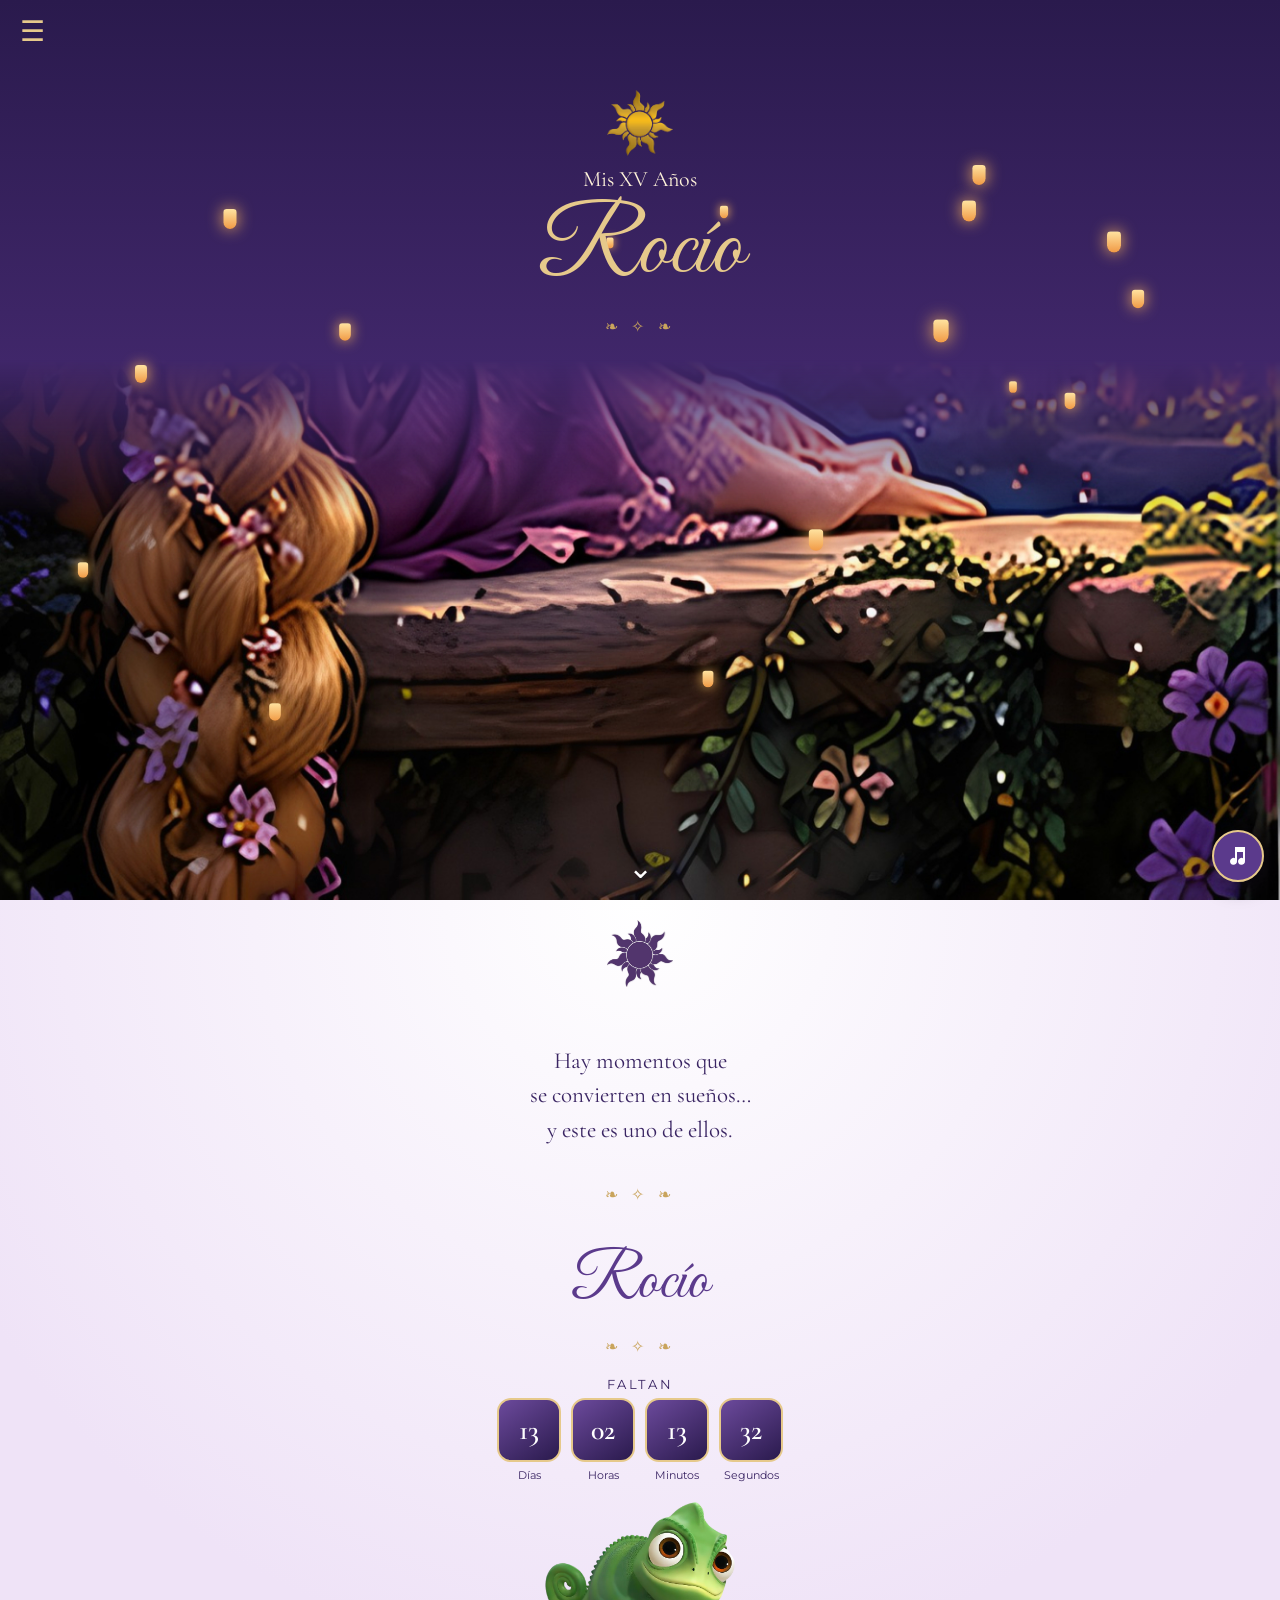
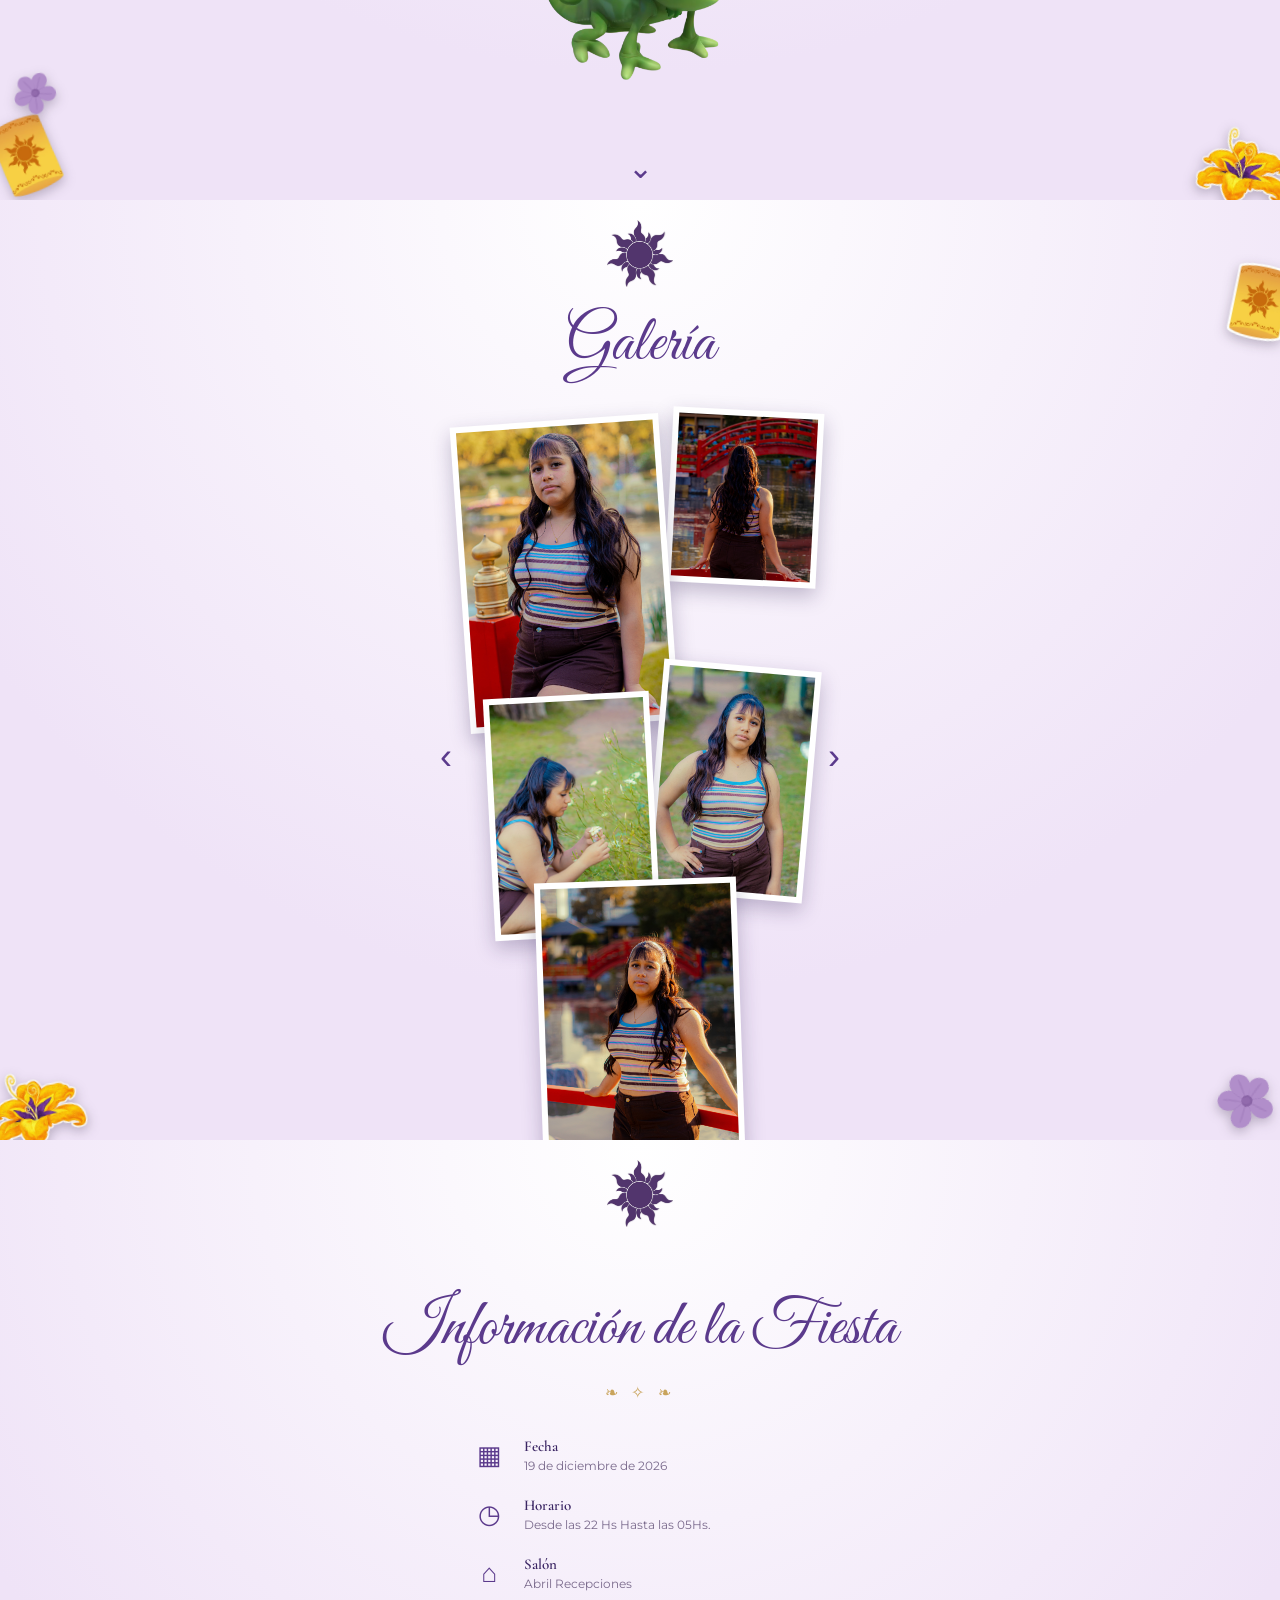
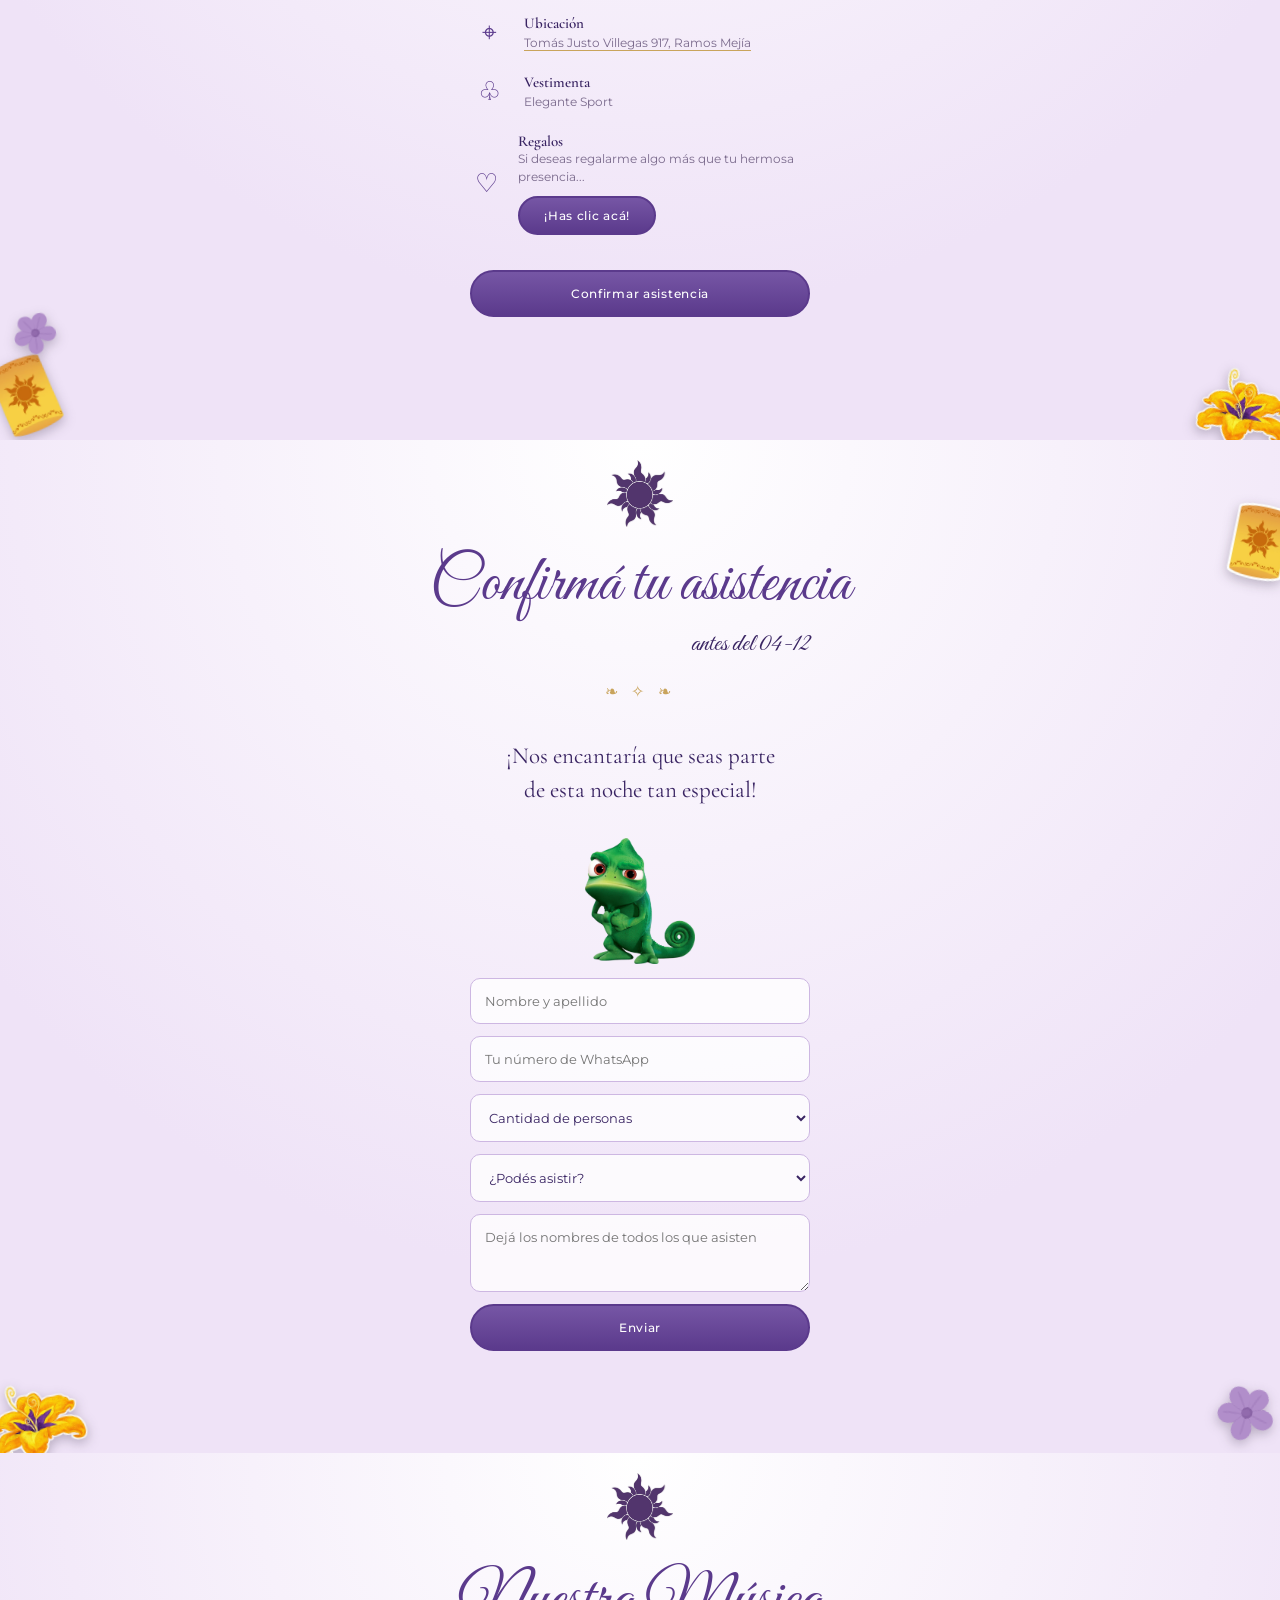
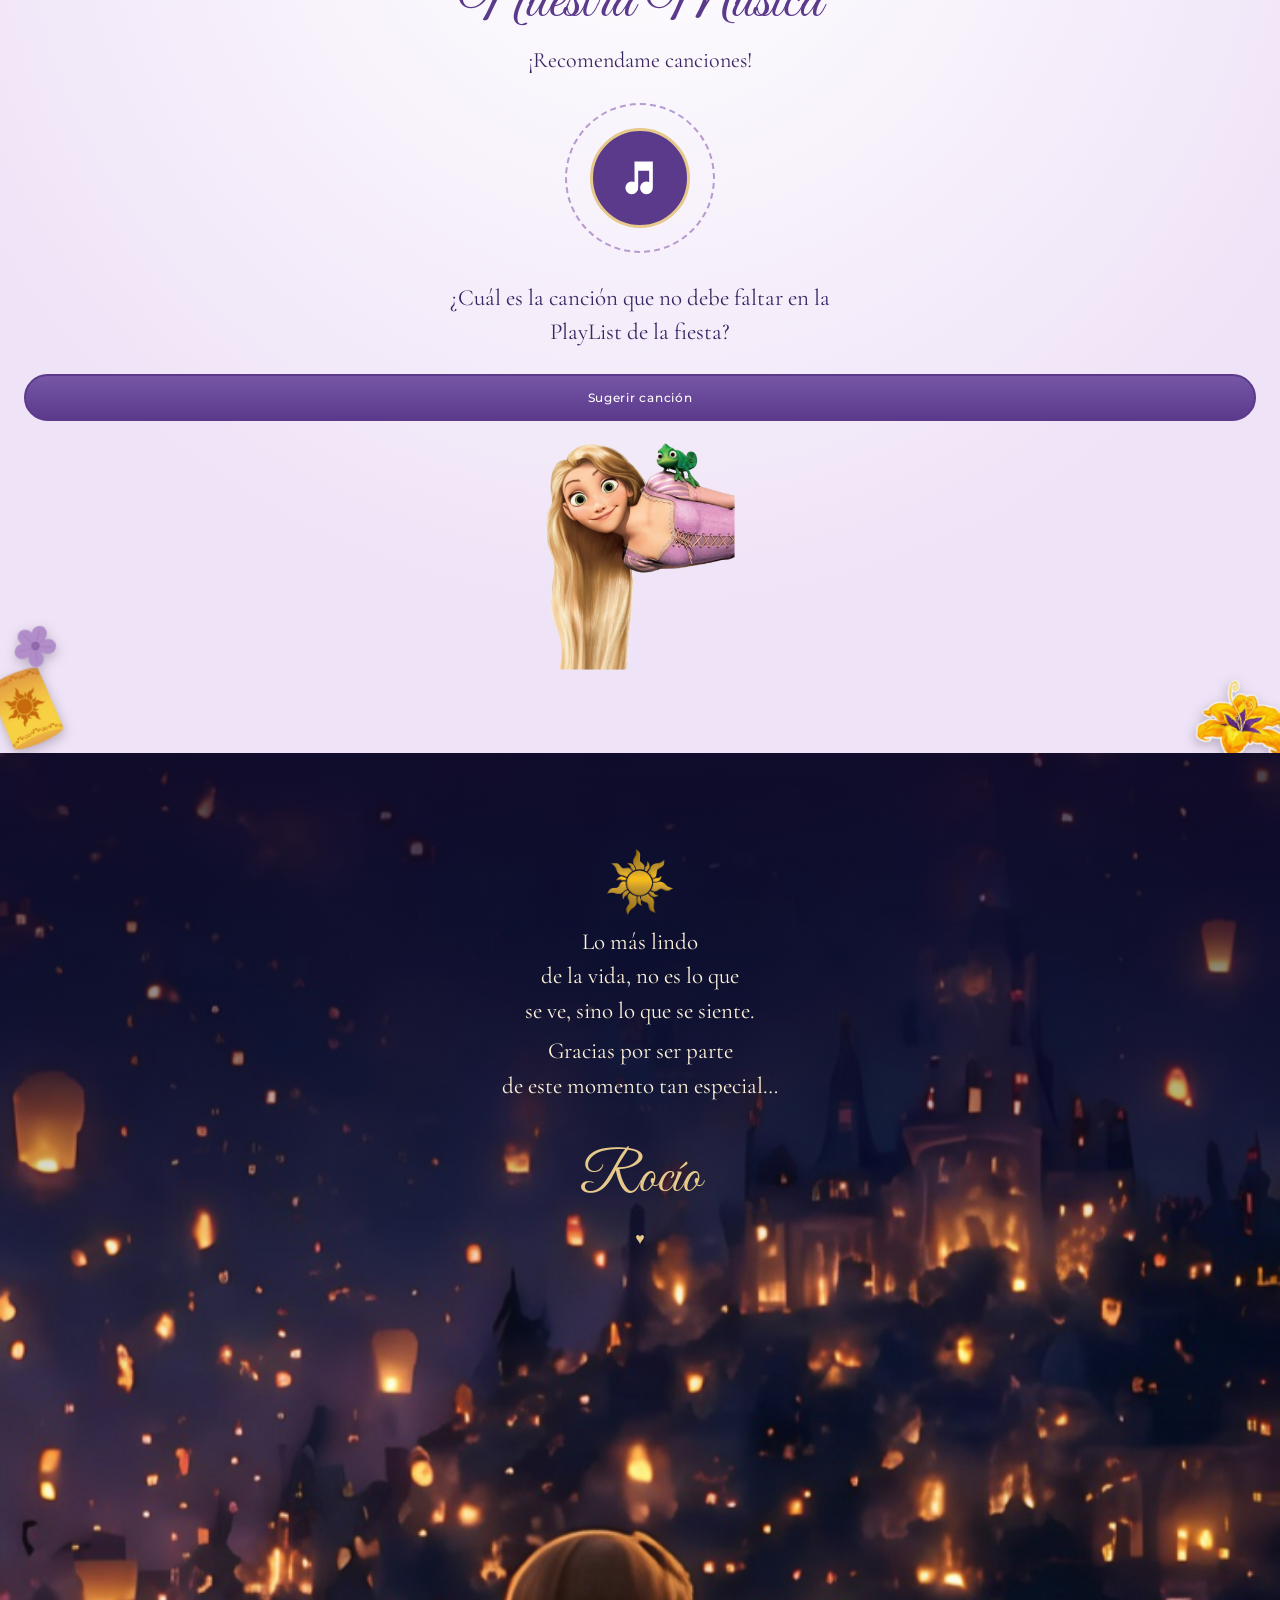
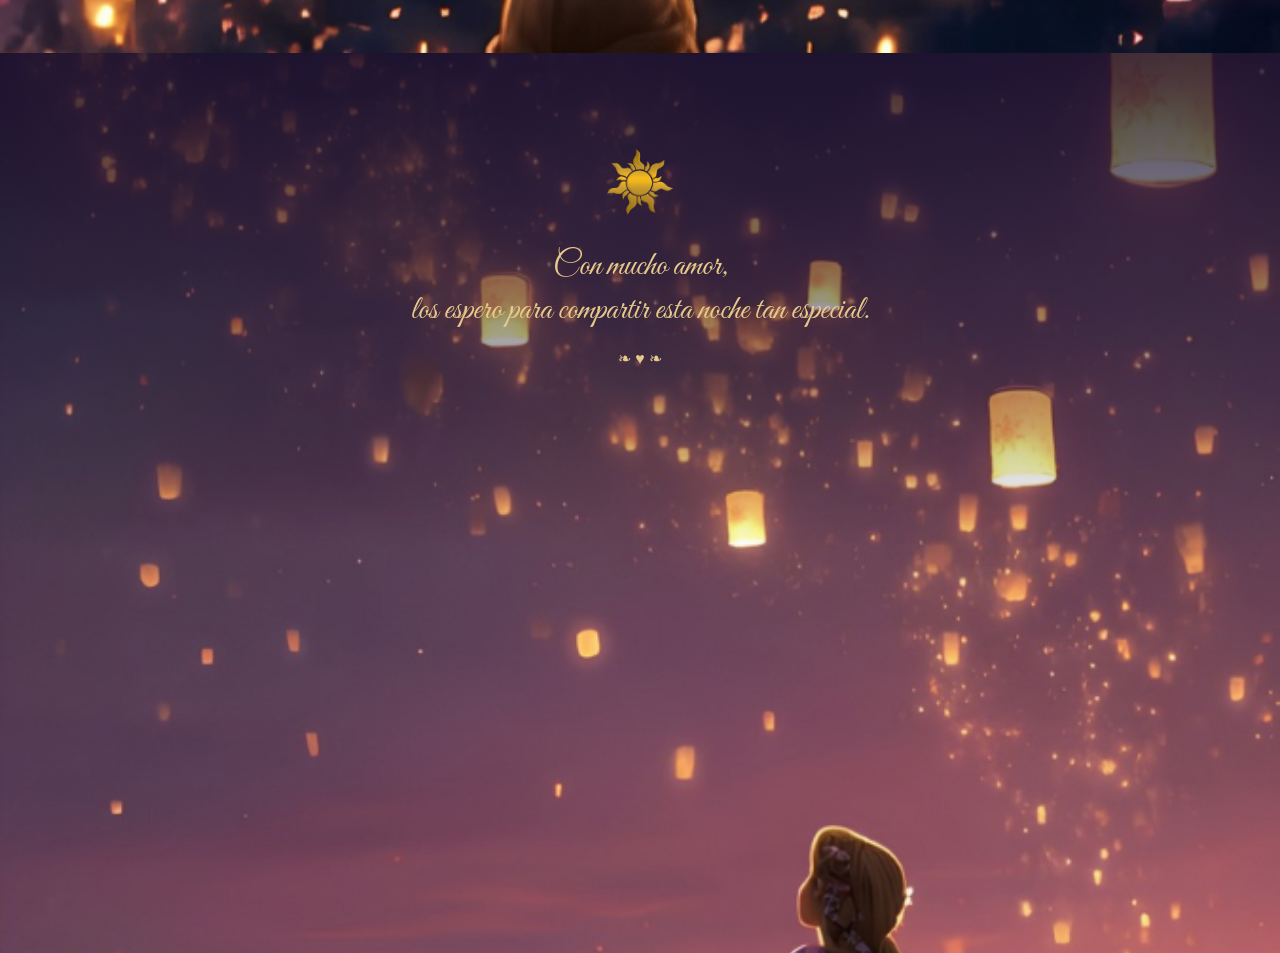
==== index.html @ cd49e4ab "Mejora guardado confirmado de RSVP y canciones" ====
<!doctype html>
<html lang="es">
<head>
<meta charset="utf-8">
<meta name="viewport" content="width=device-width, initial-scale=1">
<meta name="theme-color" content="#3b2466">
<title>Mis XV · Rocío </title>
<link href="https://fonts.googleapis.com/css2?family=Cormorant+Garamond:wght@400;500;600&family=Great+Vibes&family=Montserrat:wght@300;400;500&display=swap" rel="stylesheet">
<style>:root{--ink:#3a2563;--purple:#5b3a8c;--deep:#2a1a4d;--gold:#e6c98b;--lav:#efe3f7;--cream:#fbf6fd}
*{box-sizing:border-box}html{scroll-behavior:smooth}
body{margin:0;background:var(--lav);color:var(--ink);font-family:Montserrat,Arial,sans-serif}
.script{font-family:'Great Vibes',cursive;font-weight:400}.serif{font-family:'Cormorant Garamond',serif;font-size:22px;margin:6px 0}
.big{font-size:32px}.gold{color:var(--gold)}.purple{color:var(--purple)}
.orn{color:#c9a45c;letter-spacing:.3em;margin:14px 0}
.menu-btn{position:fixed;z-index:40;top:14px;left:14px;background:none;border:0;color:var(--gold);font-size:28px;cursor:pointer}
.menu{position:fixed;z-index:39;top:0;left:0;bottom:0;width:min(280px,80vw);padding:70px 26px;background:#2a1a4df2;display:flex;flex-direction:column;gap:20px;transform:translateX(-100%);transition:transform .3s}
.menu.open{transform:none}.menu a{color:#fff;text-decoration:none;font-size:12px;letter-spacing:.14em;text-transform:uppercase}
.music-fab{position:fixed;z-index:40;right:16px;bottom:18px;width:52px;height:52px;border-radius:50%;border:2px solid var(--gold);background:var(--purple);color:#fff;display:grid;place-items:center;cursor:pointer;box-shadow:0 6px 20px #20152d66}
.music-fab svg{width:24px;height:24px}.music-fab.playing{animation:spin 4s linear infinite}@keyframes spin{to{transform:rotate(360deg)}}
section{position:relative;min-height:100svh;overflow:hidden;text-align:center;display:flex;flex-direction:column;align-items:center;justify-content:center;padding:80px 24px}
.sun{width:56px;height:56px;color:#d9a441;margin-bottom:10px}.sun.dark{position:absolute;top:22px;left:50%;transform:translateX(-50%)}
.paper{background:radial-gradient(circle at 50% 0,#fff,var(--lav) 70%)}
.paper h2{font-size:clamp(46px,9vw,64px);margin:30px 0 4px;line-height:1.1}
.deadline{font-family:'Great Vibes',cursive;font-weight:400;font-size:26px;line-height:1.5;width:min(340px,100%);text-align:right;margin:0 auto 4px}
.lead{font-size:23px;line-height:1.5}.paper .lead{margin:24px 0}
.conditional-field{width:100%}.conditional-field[hidden]{display:none}
.night{color:#fff;background:linear-gradient(180deg,#2a1a4d,#4b2d78 60%,#a8604f 120%)}
.hero{background:linear-gradient(180deg,#2a1a4d,#4b2d78 60%,#a8604f 120%);justify-content:flex-start;padding-top:90px}
.tower{background:linear-gradient(180deg,#2a1a4d,#4b2d78 60%,#a8604f 120%);justify-content:flex-end;padding-top:46vh}
.boat{background:linear-gradient(180deg,#2a1a4d,#4b2d78 60%,#a8604f 120%);justify-content:flex-start;padding-top:90px}
.inner{position:relative;z-index:2}.night .serif{color:#fff3da}.hero h1{font-size:clamp(64px,16vw,96px);line-height:1.1;margin:0}
.tower .foot{position:relative;z-index:2;margin-top:60px}.tower h2{font-size:56px;margin:0}.lead2{font-size:34px;line-height:1.3;margin:30px 0 10px;color:var(--gold)}
.chev{position:absolute;bottom:14px;left:0;right:0;color:#fff;font-size:30px;text-decoration:none}.chev.dark{color:var(--purple)}
.falta{letter-spacing:.2em;font-size:13px;margin:6px 0}
.count{display:flex;gap:10px}.count div{display:flex;flex-direction:column;align-items:center;gap:6px}
.count b{width:64px;height:64px;display:grid;place-items:center;border-radius:14px;border:2px solid var(--gold);background:linear-gradient(145deg,#6c4a9c,var(--deep));color:#fff;font:600 28px 'Cormorant Garamond',serif}
.count span{font-size:11px}
.pascal{width:120px;margin-top:22px}
.gal{position:relative;width:min(360px,100%);margin-top:26px}.stack{position:relative;height:650px}
.ph{position:absolute;box-sizing:border-box;margin:0;padding:6px;background:#fff;border:0;box-shadow:0 8px 20px #2a1a4d44;overflow:visible}
.ph img{width:100%;height:auto;object-fit:unset;display:block}
.ph:nth-child(1){left:0;top:10px;width:58%;transform:rotate(-4deg);z-index:2}
.ph:nth-child(2){right:0;top:0;width:42%;transform:rotate(3deg)}
.ph:nth-child(3){left:8%;top:285px;width:46%;transform:rotate(-3deg);z-index:3}
.ph:nth-child(4){right:2%;top:255px;width:44%;transform:rotate(5deg);z-index:2}
.ph:nth-child(5){left:22%;top:470px;width:56%;transform:rotate(-2deg);z-index:4}
.arr{position:absolute;top:50%;z-index:5;border:0;background:none;color:var(--purple);font-size:36px;cursor:pointer}.arr.l{left:-26px}.arr.r{right:-26px}
.info{list-style:none;padding:0;margin:10px 0 24px;width:min(340px,100%);text-align:left}
.info li{display:flex;gap:16px;align-items:center;padding:11px 0}.info i{font-style:normal;width:38px;font-size:26px;color:var(--purple);text-align:center}
.info b{display:block;font:600 15px 'Cormorant Garamond',serif}.info span{font-size:12px;color:#7a6a8c}.info a.map-link{font-size:12px;color:#7a6a8c;text-decoration:underline;text-decoration-color:#c9a45c;text-underline-offset:3px}.info a.map-link:focus-visible{outline:2px solid var(--purple);outline-offset:4px;border-radius:3px}
.btns{display:grid;gap:10px;width:min(340px,100%)}
.btn{display:block;width:100%;padding:14px;border-radius:40px;border:2px solid var(--purple);font:500 12px Montserrat,sans-serif;letter-spacing:.06em;text-decoration:none;cursor:pointer}
.btn.fill{background:linear-gradient(180deg,#7656a5,var(--purple));color:#fff}.btn.line{background:transparent;color:var(--purple)}
form{display:grid;gap:12px;width:min(340px,100%)}
input,select,textarea{width:100%;padding:14px;border:1px solid #cdb7e2;border-radius:10px;background:#fffc;color:var(--ink);font:13px Montserrat,sans-serif}
.note{font-size:11px;color:#7a6a8c;line-height:1.7;max-width:320px}
.wreath{width:150px;height:150px;border-radius:50%;margin:24px 0 4px;display:grid;place-items:center;border:2px dashed #b79ad0}
.wreath div{width:100px;height:100px;border-radius:50%;background:var(--purple);border:3px solid var(--gold);display:grid;place-items:center;color:#fff}.wreath svg{width:44px;height:44px}
.fl{position:absolute;color:#9a73c4;opacity:.75;pointer-events:none}.fl svg{width:100%;height:100%}
.night .fl{color:#8d63c0}
.ln{position:absolute;width:12px;height:18px;border-radius:3px 3px 6px 6px;background:linear-gradient(#ffe3a0,#f19a45);box-shadow:0 0 14px #ffb85a;animation:fl 6s ease-in-out infinite}
@keyframes fl{50%{transform:translateY(-14px);opacity:.65}}
.modal{display:none;position:fixed;z-index:60;inset:0;background:#1d132dcc;align-items:center;justify-content:center;padding:20px}.modal.open{display:flex}
.card{position:relative;background:var(--cream);border-radius:18px;padding:30px 24px;width:min(400px,100%);text-align:center}
.card h2{font-size:44px;margin:0 0 14px}.x{position:absolute;top:8px;right:14px;border:0;background:none;font-size:28px;color:#7a6a8c;cursor:pointer}
@media(prefers-reduced-motion:reduce){*{animation:none!important;scroll-behavior:auto!important}}
.art::before{content:"";position:absolute;left:0;right:0;height:var(--h);background:var(--img) center/cover no-repeat;-webkit-mask-image:linear-gradient(transparent,#000 30%);mask-image:linear-gradient(transparent,#000 30%)}
.hero{--img:url(assets/Portada.jpg);--h:60%}.hero::before{bottom:0}
.boat{--img:url(assets/Final.jpg);--h:62%}.boat::before{bottom:0}
.tower{--img:url(assets/Torre.jpg);--h:46%}.tower::before{top:0;-webkit-mask-image:linear-gradient(#000 70%,transparent);mask-image:linear-gradient(#000 70%,transparent)}
.pascal{width:150px;margin-top:14px}

.px{display:block;width:var(--w);height:auto;aspect-ratio:var(--bw)/var(--bh);background:var(--img) no-repeat;background-size:calc(var(--iw)/var(--bw)*100%) auto;background-position:calc(var(--bx)/(var(--iw) - var(--bw))*100%) calc(var(--by)/(var(--ih) - var(--bh))*100%)}
.px.sun{margin:0 auto 10px}.px.sun.dark{position:absolute;top:20px;left:50%;transform:translateX(-50%);margin:0}
.px.cal{margin:20px auto 0}.px.asis{margin:6px auto 14px}.px.mus{margin:22px auto 0}
.hero::before{background-position:40% bottom}
.tower::before,.boat::before{display:none}
.tower,.boat{justify-content:flex-start;padding-top:96px}
.tower{background:linear-gradient(180deg,#140b2acc 0,#140b2a55 35%,transparent 55%),url("assets/Torre.jpg") center/cover no-repeat}
.boat{background:linear-gradient(180deg,#140b2acc 0,#140b2a55 35%,transparent 55%),url("assets/Final.jpg") center/cover no-repeat}
.tower .foot{margin-top:34px}
.dec{position:absolute;z-index:1;pointer-events:none;filter:drop-shadow(0 4px 6px #20152d44)}
.info .gift-txt{display:block;line-height:1.5}.gift-btn{width:auto;display:inline-block;margin-top:10px;padding:10px 24px}
.gift{overflow:hidden;padding:36px 28px 56px;border:1px solid #e4d0a0}.gift>p,.gift>h2,.gift>.gsun{position:relative;z-index:2}.gift .x{z-index:3}
.px.gsun{margin:0 auto}.gift h2{margin:6px 0 10px}.gift-alias{font-size:16px;margin:8px 0;color:var(--ink)}.gift-name{font-size:24px;margin:2px 0 0}
</style>
</head>
<body>
<svg width="0" height="0" style="position:absolute" aria-hidden="true">
<symbol id="sun" viewBox="0 0 100 100"><g fill="none" stroke="currentColor" stroke-width="3" stroke-linecap="round"><circle cx="50" cy="50" r="15"/><circle cx="50" cy="50" r="23" stroke-width="1.5"/><path d="M50 6v16M50 78v16M6 50h16M78 50h16M19 19l11 11M70 70l11 11M81 19L70 30M30 70L19 81"/></g></symbol>
<symbol id="fl" viewBox="0 0 100 100"><g fill="currentColor"><ellipse cx="50" cy="26" rx="12" ry="20"/><ellipse cx="50" cy="26" rx="12" ry="20" transform="rotate(72 50 50)"/><ellipse cx="50" cy="26" rx="12" ry="20" transform="rotate(144 50 50)"/><ellipse cx="50" cy="26" rx="12" ry="20" transform="rotate(216 50 50)"/><ellipse cx="50" cy="26" rx="12" ry="20" transform="rotate(288 50 50)"/></g><circle cx="50" cy="50" r="8" fill="#e6c98b"/></symbol>
<symbol id="note" viewBox="0 0 24 24"><path fill="currentColor" d="M9 3v11.2A3.5 3.5 0 1 0 11 17V8h6v6.2A3.5 3.5 0 1 0 19 17V3z"/></symbol>
</svg>

<button class="menu-btn" id="menuBtn" aria-label="Abrir menú" aria-expanded="false">☰</button>
<nav class="menu" id="menu" aria-label="Principal">
  <a href="#inicio">Inicio</a><a href="#historia">La invitación</a><a href="#galeria">Galería</a><a href="#detalles">Información</a><a href="#confirmacion">Confirmar asistencia</a><a href="#musica">Música</a>
</nav>
<button class="music-fab" id="musicToggle" aria-label="Reproducir música"><svg><use href="#note"/></svg></button>
<audio id="bgMusic" loop preload="auto"><source src="assets/m%C3%BAsica.mp3" type="audio/mpeg"></audio>

<main>
<section class="night hero art" id="inicio" data-sky="16">
  <div class="inner">
    <span class="px sun" role="img" aria-label="Sol dorado" style="--w:66px;--iw:736;--ih:712;--bx:58;--by:62;--bw:620;--bh:616;--img:url('assets/Sol dorado.png')"></span>
    <p class="serif">Mis XV Años</p>
    <h1 class="script gold">Rocío</h1>
    <p class="orn">❧ ✧ ❧</p>
  </div>
  <a class="chev" href="#historia" aria-label="Bajar">⌄</a>
</section>

<section class="paper" id="historia">
  <span class="px sun dark" role="img" aria-label="Sol violeta" style="--w:66px;--iw:579;--ih:564;--bx:27;--by:10;--bw:525;--bh:531;--img:url('assets/Sol violeta.png')"></span>
  <p class="serif lead">Hay momentos que<br>se convierten en sueños…<br>y este es uno de ellos.</p>
  <p class="orn">❧ ✧ ❧</p>
  <h2 class="script purple">Rocío</h2>
  <p class="orn">❧ ✧ ❧</p>
  <p class="falta">FALTAN</p>
  <div class="count" aria-label="Cuenta regresiva">
    <div><b id="days">0</b><span>Días</span></div><div><b id="hours">00</b><span>Horas</span></div><div><b id="minutes">00</b><span>Minutos</span></div><div><b id="seconds">00</b><span>Segundos</span></div>
  </div>
  <span class="px cal" role="img" aria-label="Calendario" style="--w:190px;--iw:736;--ih:672;--bx:22;--by:22;--bw:677;--bh:636;--img:url('assets/Calendario.png')"></span>
  <a class="chev dark" href="#galeria" aria-label="Bajar">⌄</a>
</section>

<section class="paper" id="galeria">
  <span class="px sun dark" role="img" aria-label="Sol violeta" style="--w:66px;--iw:579;--ih:564;--bx:27;--by:10;--bw:525;--bh:531;--img:url('assets/Sol violeta.png')"></span>
  <h2 class="script purple">Galería</h2>
  <div class="gal">
    <button class="arr l" id="prev" aria-label="Anterior">‹</button>
    <div class="stack" id="stack">
      <figure class="ph"><img src="assets/galeria-1.jpg" alt="Foto 1" onerror="this.remove()"></figure>
      <figure class="ph"><img src="assets/galeria-2.jpg" alt="Foto 2" onerror="this.remove()"></figure>
      <figure class="ph"><img src="assets/galeria-3.jpg" alt="Foto 3" onerror="this.remove()"></figure>
      <figure class="ph"><img src="assets/galeria-4.jpg" alt="Foto 4" onerror="this.remove()"></figure>
      <figure class="ph"><img src="assets/galeria-5.jpg" alt="Foto 5" onerror="this.remove()"></figure>
    </div>
    <button class="arr r" id="next" aria-label="Siguiente">›</button>
  </div>
</section>

<section class="paper" id="detalles">
  <span class="px sun dark" role="img" aria-label="Sol violeta" style="--w:66px;--iw:579;--ih:564;--bx:27;--by:10;--bw:525;--bh:531;--img:url('assets/Sol violeta.png')"></span>
  <h2 class="script purple">Información de la Fiesta</h2>
  <p class="orn">❧ ✧ ❧</p>
  <ul class="info">
    <li><i>▦</i><div><b>Fecha</b><span>19 de diciembre de 2026</span></div></li>
    <li><i>◷</i><div><b>Horario</b><span>Desde las 22 Hs Hasta las 05Hs.</span></div></li>
    <li><i>⌂</i><div><b>Salón</b><span>Abril Recepciones</span></div></li>
    <li><i>⌖</i><div><b>Ubicación</b><a class="map-link" href="https://www.google.com/maps/place/Tom%C3%A1s+Justo+Villegas+917,+B1722+Ramos+Mej%C3%ADa,+Provincia+de+Buenos+Aires/@-34.6657771,-58.5527741,17z/data=!3m1!4b1!4m6!3m5!1s0x95bcc87e20758693:0x21aae13786fa0acc!8m2!3d-34.6657815!4d-58.5501992!16s%2Fg%2F11snpyhn58?entry=ttu&amp;g_ep=EgoyMDI2MTExMC4wIKXMDSoASAFQAw%3D%3D" target="_blank" rel="noopener noreferrer">Tomás Justo Villegas 917, Ramos Mejía</a></div></li>
    <li><i>♧</i><div><b>Vestimenta</b><span>Elegante Sport</span></div></li>
    <li><i>♡</i><div><b>Regalos</b><span class="gift-txt">Si deseas regalarme algo más que tu hermosa presencia...</span><button class="btn fill gift-btn" id="giftOpen" type="button">¡Has clic acá!</button></div></li>
  </ul>
  <div class="btns">
    <a class="btn fill" href="#confirmacion">Confirmar asistencia</a>
  </div>
</section>

<section class="paper" id="confirmacion">
  <span class="px sun dark" role="img" aria-label="Sol violeta" style="--w:66px;--iw:579;--ih:564;--bx:27;--by:10;--bw:525;--bh:531;--img:url('assets/Sol violeta.png')"></span>
  <h2 class="script purple">Confirmá tu asistencia</h2>
  <p class="deadline">antes del 04-12</p>
  <p class="orn">❧ ✧ ❧</p>
  <p class="serif lead">¡Nos encantaría que seas parte<br>de esta noche tan especial!</p>
  <span class="px asis" role="img" aria-label="Asistecia" style="--w:110px;--iw:2560;--ih:1573;--bx:717;--by:136;--bw:1158;--bh:1329;--img:url('assets/Asistecia.png')"></span>
  <form id="rsvpForm">
    <input name="guestName" placeholder="Nombre y apellido" aria-label="Nombre y apellido" required>
    <input name="guestPhone" type="tel" inputmode="tel" placeholder="Tu número de WhatsApp" aria-label="Tu número de WhatsApp" pattern="[0-9+() \-]{8,20}" title="Escribí tu número con código de área" required>
    <select name="guestCount" aria-label="Cantidad de personas" required><option value="">Cantidad de personas</option><option>0 persona</option><option>1 persona</option><option>2 personas</option><option>3 personas</option><option>4 personas</option><option>5 o más personas</option></select>
    <select name="attendance" aria-label="¿Podés asistir?" required><option value="">¿Podés asistir?</option><option>Sí, ¡allí estaré!</option><option>Esta vez no podré asistir</option></select>
    <div id="celiacQuestion" class="conditional-field" hidden>
      <select name="celiac" aria-label="¿Hay familiares celíacos?">
        <option value="">¿Hay familiares celíacos?</option>
        <option>Sí</option>
        <option>No</option>
      </select>
    </div>
    <div id="celiacCountQuestion" class="conditional-field" hidden>
      <select name="celiacCount" aria-label="¿Cuántas personas celíacas?">
        <option value="">¿Cuántas personas?</option>
        <option>1 persona</option>
        <option>2 personas</option>
        <option>3 personas</option>
        <option>4 personas</option>
        <option>5 o más personas</option>
      </select>
    </div>
    <textarea name="guestMessage" rows="3" placeholder="Dejá los nombres de todos los que asisten" aria-label="Mensaje"></textarea>
    <button class="btn fill" type="submit">Enviar</button>
  </form>
  <p class="note" id="formNote"></p>
</section>

<section class="paper" id="musica">
  <span class="px sun dark" role="img" aria-label="Sol violeta" style="--w:66px;--iw:579;--ih:564;--bx:27;--by:10;--bw:525;--bh:531;--img:url('assets/Sol violeta.png')"></span>
  <h2 class="script purple">Nuestra Música</h2>
  <p class="serif">¡Recomendame canciones!</p>
  <div class="wreath"><div><svg><use href="#note"/></svg></div></div>
  <p class="serif lead">¿Cuál es la canción que no debe faltar en la<br>PlayList de la fiesta?</p>
  <button class="btn fill" data-song>Sugerir canción</button>
  <span class="px mus" role="img" aria-label="Musica" style="--w:190px;--iw:675;--ih:1200;--bx:10;--by:178;--bw:638;--bh:761;--img:url('assets/Musica.png')"></span>
</section>

<section class="night tower art" id="cierre" >
  <div class="inner">
    <span class="px sun" role="img" aria-label="Sol dorado" style="--w:66px;--iw:736;--ih:712;--bx:58;--by:62;--bw:620;--bh:616;--img:url('assets/Sol dorado.png')"></span>
    <p class="serif lead">Lo más lindo<br>de la vida, no es lo que<br>se ve, sino lo que se siente.</p>
    <p class="serif lead">Gracias por ser parte<br>de este momento tan especial…</p>
  </div>
  <div class="foot"><h2 class="script gold">Rocío</h2><p class="gold">♥</p></div>
</section>

<section class="night boat art" >
  <div class="inner">
    <span class="px sun" role="img" aria-label="Sol dorado" style="--w:66px;--iw:736;--ih:712;--bx:58;--by:62;--bw:620;--bh:616;--img:url('assets/Sol dorado.png')"></span>
    <p class="script lead2">Con mucho amor,<br>los espero para compartir esta noche tan especial.</p>
    <p class="gold">❧ ♥ ❧</p>
  </div>
</section>
</main>

<div class="modal" id="songModal" aria-hidden="true"><div class="card" role="dialog" aria-modal="true" aria-labelledby="songTitle">
  <button class="x" id="songClose" aria-label="Cerrar">×</button>
  <h2 class="script purple" id="songTitle">Sugerir canción</h2>
  <form id="songForm"><input id="songName" placeholder="Canción y artista" required><button class="btn fill" type="submit">Enviar sugerencia</button></form>
  <p class="note" id="songNote"></p>
</div></div>
<div class="modal" id="giftModal" aria-hidden="true"><div class="card gift" role="dialog" aria-modal="true" aria-labelledby="giftTitle">
  <span class="px dec" aria-hidden="true" style="left:-6px;top:-6px;transform:rotate(-14deg);--w:56px;--iw:456;--ih:579;--bx:82;--by:179;--bw:310;--bh:375;--img:url('assets/Lampara 2.png')"></span><span class="px dec" aria-hidden="true" style="right:-8px;top:40px;transform:rotate(12deg);--w:54px;--iw:600;--ih:600;--bx:119;--by:55;--bw:361;--bh:489;--img:url('assets/Lampara.png')"></span><span class="px dec" aria-hidden="true" style="left:-12px;bottom:-10px;transform:rotate(-8deg);--w:92px;--iw:736;--ih:736;--bx:77;--by:82;--bw:598;--bh:491;--img:url('assets/Flor amarilla.png')"></span><span class="px dec" aria-hidden="true" style="right:10px;bottom:12px;transform:rotate(14deg);--w:48px;--iw:1080;--ih:1350;--bx:324;--by:468;--bw:432;--bh:414;--img:url('assets/Flor Violeta.png')"></span>
  <button class="x" id="giftClose" aria-label="Cerrar">×</button>
  <span class="px gsun" role="img" aria-label="Sol violeta" style="--w:54px;--iw:579;--ih:564;--bx:27;--by:10;--bw:525;--bh:531;--img:url('assets/Sol violeta.png')"></span>
  <h2 class="script purple" id="giftTitle">Regalos</h2>
  <p class="gift-alias"><b>Alias:</b> Roocio.215</p>
  <p class="serif gift-name">Rocío</p>
</div></div>
<script>(() => {
  'use strict';
  const WHATSAPP_NUMBER = ''; // Completar: código de país + área, solo números. Ej: 5491166297224
  const FIREBASE_API_KEY = 'AIzaSyBB9klQ5vfcydkqWXdt9zQo13EZK1Av1hM'; // Completar: apiKey de la app web de Firebase
  const FIREBASE_PROJECT_ID = 'yaz-26d2b'; // Completar: projectId de Firebase
  const eventDate = new Date('2026-12-19T00:00:00-03:00');
  const $ = (id) => document.getElementById(id);

  // Cuenta regresiva
  const tick = () => {
    const d = Math.max(0, eventDate - Date.now());
    const v = { days: Math.floor(d / 864e5), hours: Math.floor(d / 36e5) % 24, minutes: Math.floor(d / 6e4) % 60, seconds: Math.floor(d / 1e3) % 60 };
    for (const k in v) $(k).textContent = k === 'days' ? v[k] : String(v[k]).padStart(2, '0');
  };
  tick(); setInterval(tick, 1000);

  // Menú
  const menu = $('menu'), mb = $('menuBtn');
  mb.onclick = () => mb.setAttribute('aria-expanded', menu.classList.toggle('open'));
  menu.querySelectorAll('a').forEach(a => a.onclick = () => { menu.classList.remove('open'); mb.setAttribute('aria-expanded', 'false'); });

  // Música
  const audio = $('bgMusic'), fab = $('musicToggle');
  let userPaused = false;
  const setUI = (on) => { fab.classList.toggle('playing', on); fab.setAttribute('aria-label', on ? 'Pausar música' : 'Reproducir música'); };
  const start = () => audio.play().then(() => { setUI(true); return true; }).catch(() => false);
  fab.onclick = async () => {
    if (audio.paused) { userPaused = false; if (!(await start())) alert('No se pudo reproducir assets/musica.mp3'); }
    else { userPaused = true; audio.pause(); setUI(false); }
  };
  // Arranca sola al abrir; si el navegador la bloquea, suena con el primer toque en la pantalla.
  start().then((ok) => {
    if (ok) return;
    const unlock = (e) => {
      if (userPaused || fab.contains(e.target)) return;
      start().then((done) => { if (done) ['pointerdown', 'touchend', 'click', 'keydown'].forEach((t) => document.removeEventListener(t, unlock, true)); });
    };
    ['pointerdown', 'touchend', 'click', 'keydown'].forEach((t) => document.addEventListener(t, unlock, true));
  });

  // Linternas y flores decorativas
  const rnd = (a, b) => a + Math.random() * (b - a);
  document.querySelectorAll('[data-sky]').forEach(s => {
    for (let i = 0; i < +s.dataset.sky; i++) {
      const l = document.createElement('span'); l.className = 'ln';
      l.style.cssText = `left:${rnd(2, 96)}%;top:${rnd(2, 80)}%;transform:scale(${rnd(.5, 1.3)});animation-delay:${rnd(0, 5)}s`;
      s.prepend(l);
    }
  });
  // Decoración de las esquinas: "Lampara", "Lampara 2", "Flor Violeta" y "Flor amarilla"
  const IMG = {
    'Lampara.png': [600, 600, 119, 55, 361, 489],
    'Lampara 2.png': [456, 579, 82, 179, 310, 375],
    'Flor Violeta.png': [1080, 1350, 324, 468, 432, 414],
    'Flor amarilla.png': [736, 736, 77, 82, 598, 491]
  };
  const sets = [
    [['Flor amarilla.png', 'left:-10px;bottom:-8px', 96, -8], ['Flor Violeta.png', 'right:6px;bottom:12px', 56, 14], ['Lampara.png', 'right:-8px;top:64px', 56, 12]],
    [['Lampara 2.png', 'left:-6px;bottom:6px', 64, -14], ['Flor amarilla.png', 'right:-12px;bottom:-8px', 92, 18], ['Flor Violeta.png', 'left:14px;bottom:86px', 42, -10]]
  ];
  document.querySelectorAll('section').forEach((s, i) => {
    if (s.classList.contains('night')) return; // sin decoración en las pantallas con imagen
    sets[i % 2].forEach(([n, pos, w, r]) => {
      const [iw, ih, bx, by, bw, bh] = IMG[n];
      const el = document.createElement('span');
      el.className = 'px dec';
      el.setAttribute('aria-hidden', 'true');
      el.style.cssText = `${pos};transform:rotate(${r}deg);--w:${w}px;--iw:${iw};--ih:${ih};--bx:${bx};--by:${by};--bw:${bw};--bh:${bh};--img:url("assets/${n}")`;
      s.append(el);
    });
  });

  // Galería
  const stack = $('stack');
  $('next').onclick = () => stack.append(stack.firstElementChild);
  $('prev').onclick = () => stack.prepend(stack.lastElementChild);


  // Guarda y espera la confirmación real de Firestore antes de informar que se registró.
  // El ID comienza con fecha y hora para mantener el orden de llegada en el panel.
  const save = async (col, row) => {
    if (!FIREBASE_API_KEY || !FIREBASE_PROJECT_ID) {
      return { ok: false, error: 'La conexión con Firebase no está configurada.' };
    }
    const fields = { creado: { timestampValue: new Date().toISOString() } };
    Object.entries(row).forEach(([k, v]) => {
      if (v !== null && v !== undefined && v !== '') fields[k] = { stringValue: String(v) };
    });
    const id = new Date().toISOString().replace(/\D/g, '') + '-' + Math.random().toString(36).slice(2, 6);
    try {
      const response = await fetch(`https://firestore.googleapis.com/v1/projects/${FIREBASE_PROJECT_ID}/databases/(default)/documents/${col}?documentId=${id}&key=${FIREBASE_API_KEY}`, {
        method: 'POST',
        headers: { 'Content-Type': 'application/json' },
        body: JSON.stringify({ fields })
      });
      if (!response.ok) {
        let detail = '';
        try {
          const data = await response.json();
          detail = data.error && data.error.message ? data.error.message : '';
        } catch (_) {}
        console.error('Firestore', col, response.status, detail);
        return { ok: false, error: detail || `Firebase rechazó el registro (HTTP ${response.status}).` };
      }
      return { ok: true };
    } catch (error) {
      console.error('Firestore', col, error);
      return { ok: false, error: 'No se pudo conectar con Firebase. Revisá tu conexión e intentá nuevamente.' };
    }
  };
  const wa = (msg) => window.open(`https://wa.me/${WHATSAPP_NUMBER}?text=${encodeURIComponent(msg)}`, '_blank', 'noopener,noreferrer');

  // RSVP
  const NO = 'Esta vez no podré asistir';
  const YES = 'Sí, ¡allí estaré!';
  const att = document.querySelector('[name=attendance]'), cnt = document.querySelector('[name=guestCount]');
  const celiacWrap = $('celiacQuestion'), celiacCountWrap = $('celiacCountQuestion');
  const celiac = document.querySelector('[name=celiac]'), celiacCount = document.querySelector('[name=celiacCount]');
  const updateConditionalQuestions = () => {
    cnt.required = att.value !== NO;
    const attending = att.value === YES;
    celiacWrap.hidden = !attending;
    celiac.required = attending;
    if (!attending) celiac.value = '';
    const hasCeliac = attending && celiac.value === 'Sí';
    celiacCountWrap.hidden = !hasCeliac;
    celiacCount.required = hasCeliac;
    if (!hasCeliac) celiacCount.value = '';
  };
  att.addEventListener('change', updateConditionalQuestions);
  celiac.addEventListener('change', updateConditionalQuestions);
  updateConditionalQuestions();
  $('rsvpForm').onsubmit = async (e) => {
    e.preventDefault();
    const form = e.currentTarget;
    const submit = form.querySelector('[type="submit"]');
    const note = $('formNote');
    if (submit.disabled) return;
    const d = new FormData(form);
    const own = d.get('guestMessage');
    const msg = (d.get('attendance') === NO
      ? ['Hola, esta vez no podré asistir para los XV de Rocío.', `Nombre: ${d.get('guestName')}`, `Mensaje: ¡Pido perdón por mi ausencia!${own ? ' ' + own : ''}`]
      : ['Hola, confirmo para los XV de Rocío.', `Nombre: ${d.get('guestName')}`, `Cantidad: ${d.get('guestCount')}`, `Asistencia: ${d.get('attendance')}`, `¿Hay familiares celíacos?: ${d.get('celiac')}`, d.get('celiac') === 'Sí' ? `Cantidad de personas celíacas: ${d.get('celiacCount')}` : '', own ? `Mensaje: ${own}` : '']
    ).filter(Boolean).join('\n');

    // Abrimos una pestaña vacía durante el clic para evitar que el navegador bloquee WhatsApp al terminar el guardado.
    const whatsappTab = WHATSAPP_NUMBER ? window.open('about:blank', '_blank') : null;
    submit.disabled = true;
    submit.textContent = 'Guardando…';
    note.textContent = 'Registrando tu respuesta…';
    const result = await save('confirmaciones', {
      nombre: d.get('guestName'),
      telefono: d.get('guestPhone'),
      cantidad: d.get('guestCount') || null,
      asistencia: d.get('attendance'),
      celiacos: d.get('celiac') || null,
      cantidadCeliacos: d.get('celiacCount') || null,
      mensaje: own || null
    });
    if (!result.ok) {
      if (whatsappTab) whatsappTab.close();
      note.textContent = `No pudimos registrar tu respuesta. ${result.error} No vuelvas a enviarla hasta corregir el problema.`;
      submit.disabled = false;
      submit.textContent = 'Reintentar envío';
      return;
    }
    note.textContent = '¡Gracias! Tu respuesta quedó registrada correctamente.';
    if (WHATSAPP_NUMBER) {
      if (whatsappTab) whatsappTab.location.href = `https://wa.me/${WHATSAPP_NUMBER}?text=${encodeURIComponent(msg)}`;
      else note.textContent += ' El registro se guardó, pero el navegador bloqueó la apertura de WhatsApp.';
    }
    form.reset();
    updateConditionalQuestions();
    submit.disabled = false;
    submit.textContent = 'Enviar';
  };

  // Modal de canciones
  const modal = $('songModal');
  const close = () => { modal.classList.remove('open'); modal.setAttribute('aria-hidden', 'true'); };
  document.querySelectorAll('[data-song]').forEach(b => b.onclick = () => { modal.classList.add('open'); modal.setAttribute('aria-hidden', 'false'); $('songName').focus(); });
  $('songClose').onclick = close;
  modal.onclick = (e) => { if (e.target === modal) close(); };
  document.onkeydown = (e) => { if (e.key === 'Escape') close(); };
  $('songForm').onsubmit = async (e) => {
    e.preventDefault();
    const form = e.currentTarget;
    const submit = form.querySelector('[type="submit"]');
    const note = $('songNote');
    if (submit.disabled) return;
    const s = $('songName').value.trim();
    const whatsappTab = WHATSAPP_NUMBER ? window.open('about:blank', '_blank') : null;
    submit.disabled = true;
    submit.textContent = 'Guardando…';
    note.textContent = 'Registrando tu sugerencia…';
    const result = await save('canciones', { cancion: s });
    if (!result.ok) {
      if (whatsappTab) whatsappTab.close();
      note.textContent = `No pudimos guardar la sugerencia. ${result.error}`;
      submit.disabled = false;
      submit.textContent = 'Reintentar envío';
      return;
    }
    note.textContent = '¡Gracias! Tu sugerencia quedó registrada correctamente.';
    if (WHATSAPP_NUMBER) {
      if (whatsappTab) whatsappTab.location.href = `https://wa.me/${WHATSAPP_NUMBER}?text=${encodeURIComponent(`Hola, quiero sugerir una canción para los XV de Rocío: ${s}`)}`;
      else note.textContent += ' El registro se guardó, pero el navegador bloqueó la apertura de WhatsApp.';
    }
    form.reset();
    submit.disabled = false;
    submit.textContent = 'Enviar sugerencia';
    close();
  };
  // Pop-up de regalos
  const gift = $('giftModal');
  const gClose = () => { gift.classList.remove('open'); gift.setAttribute('aria-hidden', 'true'); };
  $('giftOpen').onclick = () => { gift.classList.add('open'); gift.setAttribute('aria-hidden', 'false'); };
  $('giftClose').onclick = gClose;
  gift.onclick = (e) => { if (e.target === gift) gClose(); };
  document.addEventListener('keydown', (e) => { if (e.key === 'Escape') gClose(); });
})();
</script>
</body>
</html>
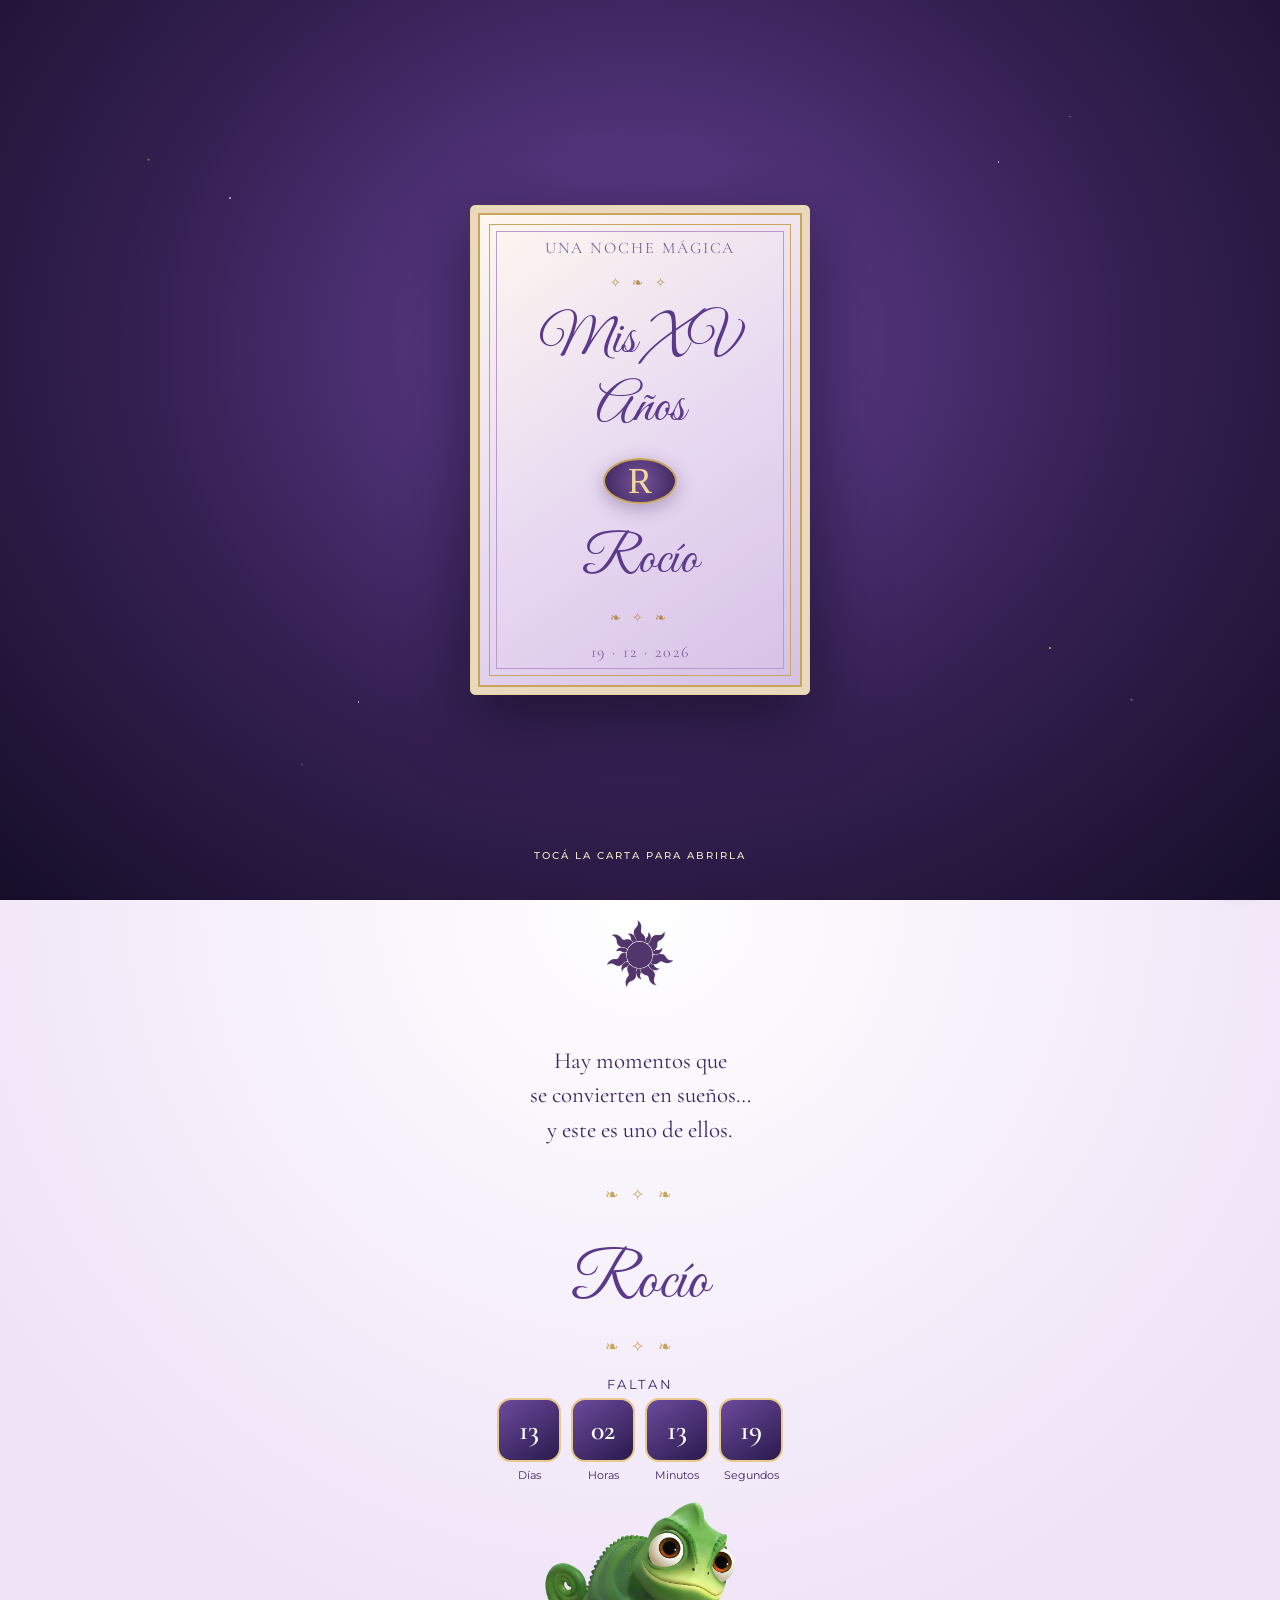
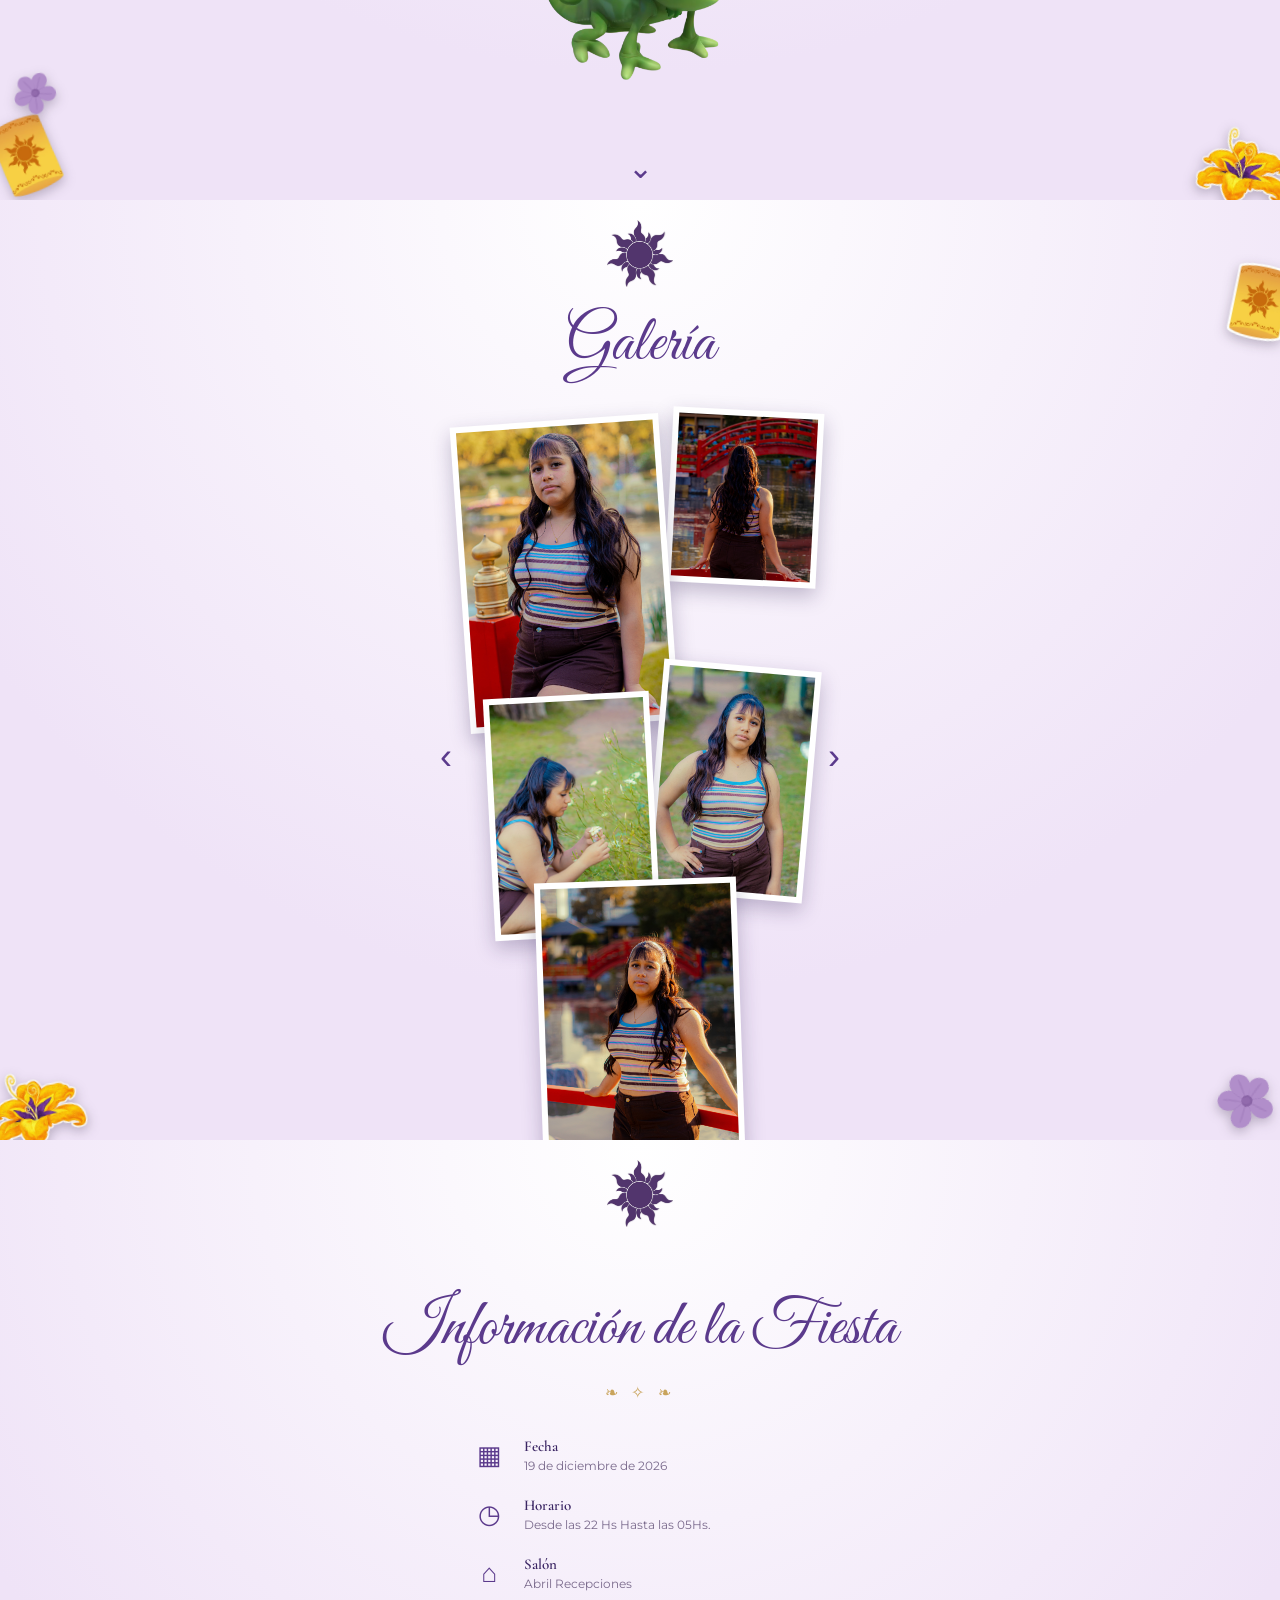
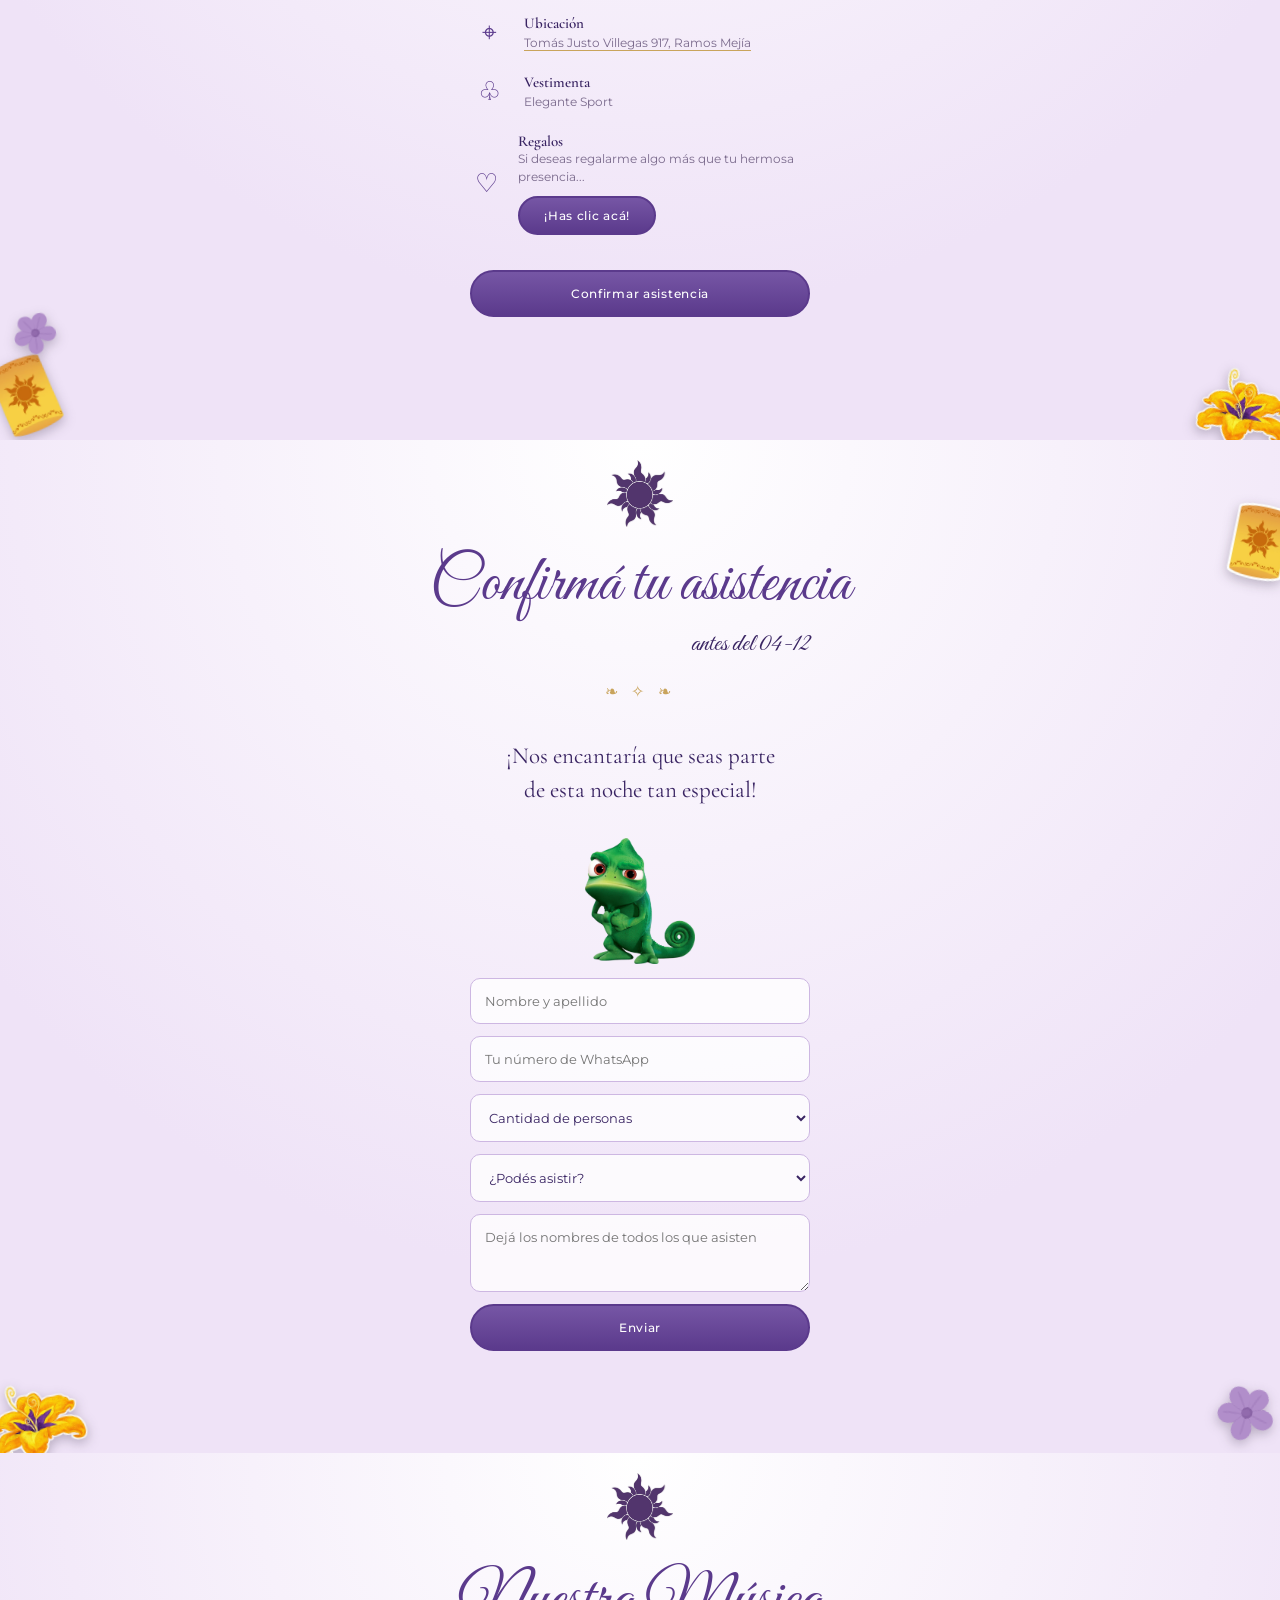
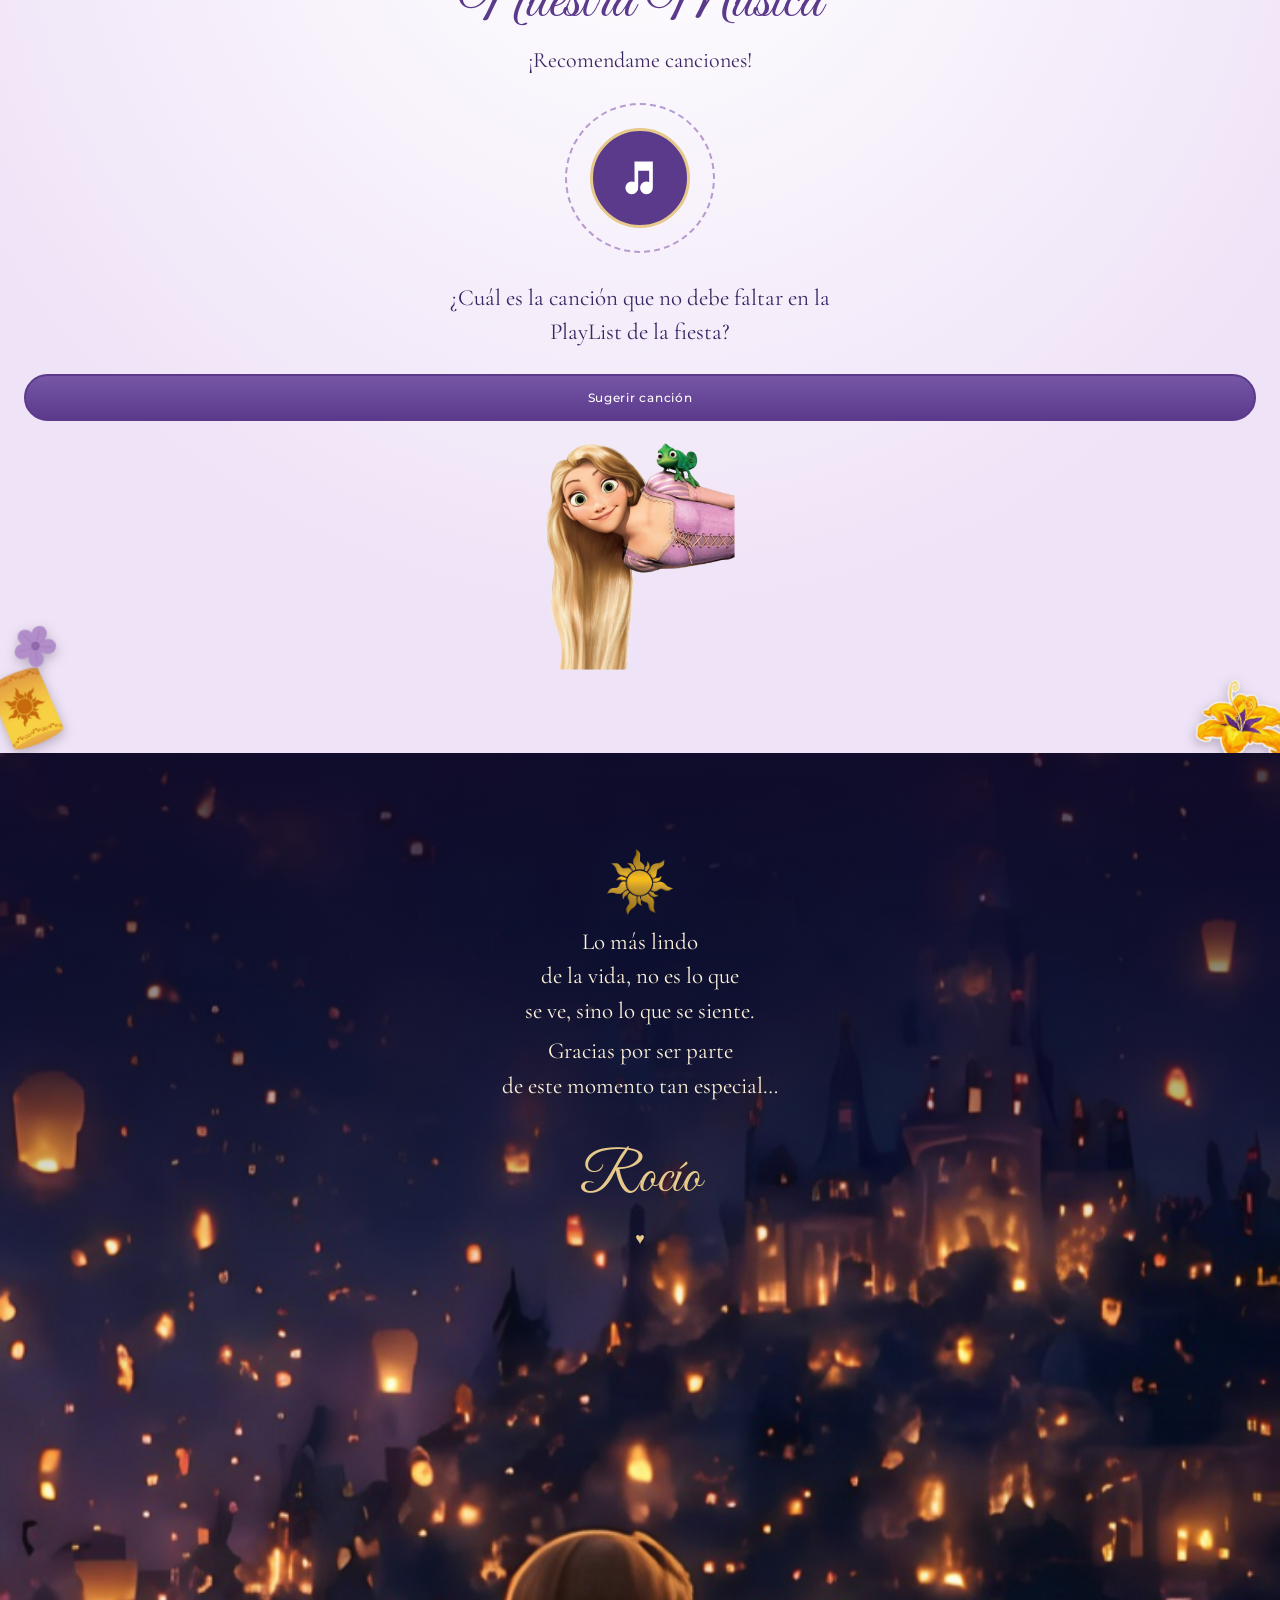
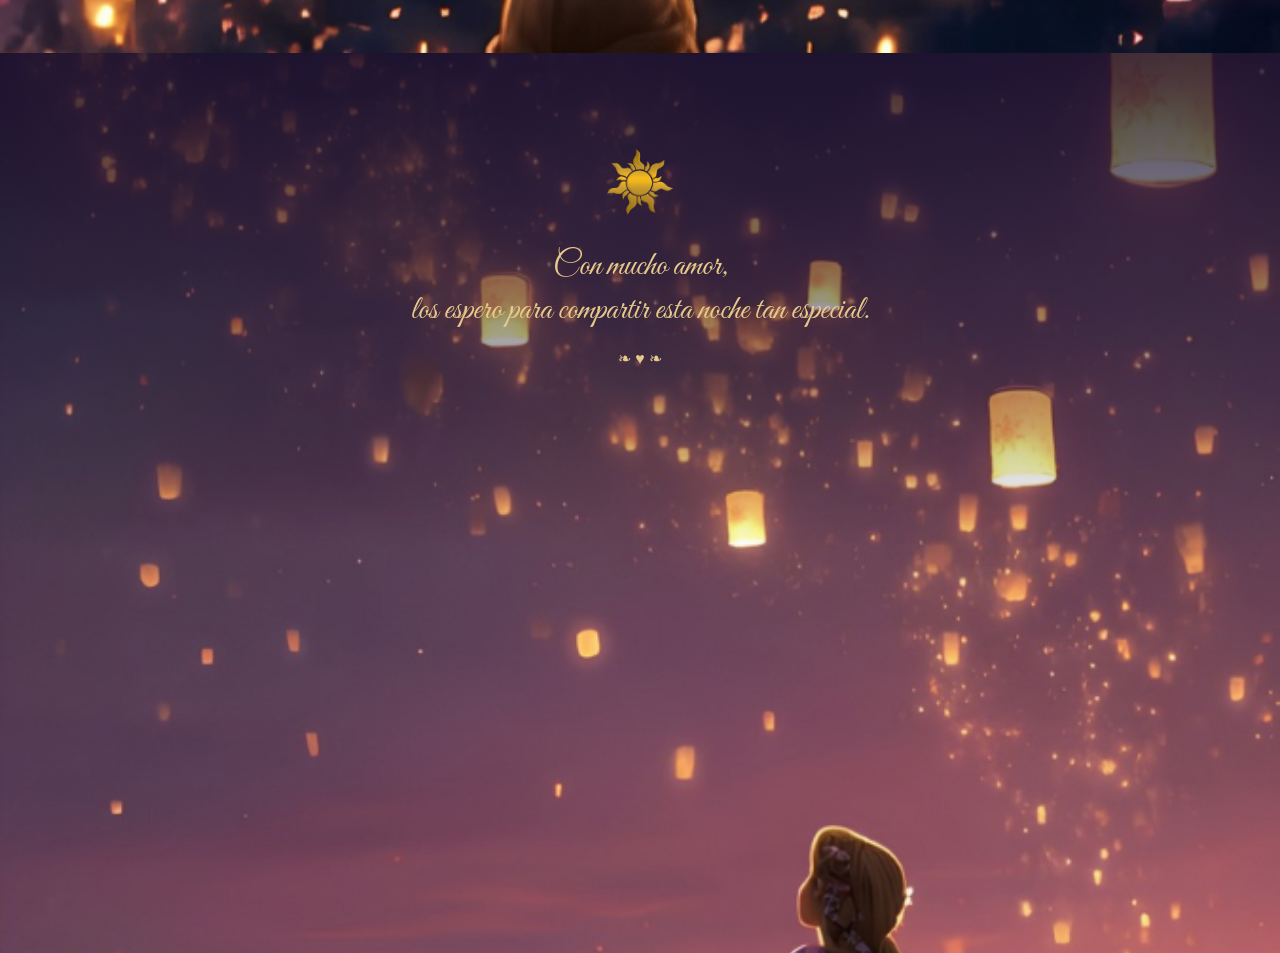
==== commit 6aa6f70c: "Agregar apertura animada con carta, humo violeta y música" ====
--- a/index.html
+++ b/index.html
@@ -63,6 +63,38 @@
 .modal{display:none;position:fixed;z-index:60;inset:0;background:#1d132dcc;align-items:center;justify-content:center;padding:20px}.modal.open{display:flex}
 .card{position:relative;background:var(--cream);border-radius:18px;padding:30px 24px;width:min(400px,100%);text-align:center}
 .card h2{font-size:44px;margin:0 0 14px}.x{position:absolute;top:8px;right:14px;border:0;background:none;font-size:28px;color:#7a6a8c;cursor:pointer}
+
+/* Apertura de la invitación */
+body.intro-lock{overflow:hidden}
+.intro-screen{position:fixed;z-index:100;inset:0;display:grid;place-items:center;overflow:hidden;padding:24px;background:radial-gradient(ellipse at 50% 38%,#68439a 0,#352052 54%,#160e29 100%);transition:opacity 1s ease,visibility 1s ease}
+.intro-screen.done{opacity:0;visibility:hidden;pointer-events:none}
+.intro-stars,.intro-stars:before,.intro-stars:after{position:absolute;inset:0;pointer-events:none;background-image:radial-gradient(2px 2px at 18% 22%,#f4d99d 50%,transparent 60%),radial-gradient(1px 1px at 78% 18%,#fff 50%,transparent 60%),radial-gradient(2px 2px at 82% 72%,#e6c98b 50%,transparent 60%),radial-gradient(1px 1px at 28% 78%,#fff 50%,transparent 60%);opacity:.65;content:""}
+.intro-stars:before{transform:translateY(12px) scale(1.2);opacity:.4}
+.intro-invite{position:relative;z-index:2;width:min(340px,86vw);height:min(490px,70vh);min-height:390px;border:1px solid #e8d3a1;border-radius:5px;background:linear-gradient(145deg,#fff9ef,#e8d9f1 52%,#d5c0e5);box-shadow:0 22px 70px #09051399,inset 0 0 0 7px #fff9,inset 0 0 0 9px #c9a45c;cursor:pointer;display:flex;flex-direction:column;align-items:center;justify-content:center;text-align:center;color:#452b69;padding:30px 24px;transition:transform 1s ease,opacity 1s ease}
+.intro-invite:before,.intro-invite:after{content:"";position:absolute;inset:18px;border:1px solid #c9a45c;pointer-events:none}
+.intro-invite:after{inset:25px;border-color:#b89acb}
+.intro-seal{width:74px;height:74px;border-radius:50%;display:grid;place-items:center;margin:12px auto 18px;border:2px solid #c9a45c;background:radial-gradient(circle,#76539a,#3a245c);color:#f5d99b;font:36px Georgia,serif;box-shadow:0 5px 18px #3a245c55}
+.intro-title{font:clamp(40px,12vw,54px) 'Great Vibes',cursive;color:#5b3a8c;margin:4px 0}
+.intro-sub{font:16px 'Cormorant Garamond',serif;letter-spacing:.12em;text-transform:uppercase;margin:5px 0;color:#80629a}
+.intro-rule{color:#b58b4b;letter-spacing:.3em;margin:12px 0}
+.intro-hint{position:absolute;bottom:38px;font:500 10px Montserrat,sans-serif;letter-spacing:.2em;text-transform:uppercase;color:#f4e7c5;animation:introPulse 1.8s ease-in-out infinite}
+@keyframes introPulse{50%{opacity:.45;transform:translateY(3px)}}
+.intro-screen.opening .intro-invite{transform:translateY(-20px) scale(.94);opacity:0}
+.intro-smoke{position:absolute;z-index:3;inset:-20%;opacity:0;pointer-events:none;transform:scale(.55)}
+.intro-smoke:before,.intro-smoke:after{content:"";position:absolute;inset:0;background:
+radial-gradient(ellipse at 50% 54%,#b58adfdd 0 8%,transparent 34%),
+radial-gradient(ellipse at 34% 58%,#8053b8dd 0 12%,transparent 38%),
+radial-gradient(ellipse at 67% 47%,#c6a3e9cc 0 11%,transparent 36%),
+radial-gradient(ellipse at 50% 72%,#59347ecc 0 17%,transparent 46%),
+radial-gradient(ellipse at 20% 42%,#8b62c2aa 0 12%,transparent 40%) ;
+filter:blur(22px);animation:smokeDrift 3.5s ease-in-out infinite alternate}
+.intro-smoke:after{transform:rotate(28deg) scale(1.2);opacity:.7;animation-duration:4.5s;animation-direction:alternate-reverse}
+.intro-screen.opening .intro-smoke{opacity:1;transform:scale(1.5);transition:opacity .35s ease,transform 3s ease}
+@keyframes smokeDrift{from{translate:-5% 4%;scale:.92}to{translate:6% -5%;scale:1.12}}
+.intro-screen.reveal .intro-smoke{opacity:0;transition:opacity 1.2s ease}
+@media(max-width:420px){.intro-invite{height:min(450px,68vh);min-height:370px}.intro-hint{bottom:28px}}
+@media(prefers-reduced-motion:reduce){.intro-invite,.intro-screen,.intro-smoke,.intro-hint{transition:none!important;animation:none!important}}
+
 @media(prefers-reduced-motion:reduce){*{animation:none!important;scroll-behavior:auto!important}}
 .art::before{content:"";position:absolute;left:0;right:0;height:var(--h);background:var(--img) center/cover no-repeat;-webkit-mask-image:linear-gradient(transparent,#000 30%);mask-image:linear-gradient(transparent,#000 30%)}
 .hero{--img:url(assets/Portada.jpg);--h:60%}.hero::before{bottom:0}
@@ -98,6 +130,20 @@
 </nav>
 <button class="music-fab" id="musicToggle" aria-label="Reproducir música"><svg><use href="#note"/></svg></button>
 <audio id="bgMusic" loop preload="auto"><source src="assets/m%C3%BAsica.mp3" type="audio/mpeg"></audio>
+<div class="intro-screen" id="introScreen">
+  <div class="intro-stars" aria-hidden="true"></div>
+  <button class="intro-invite" id="openInvitation" type="button" aria-label="Abrir la invitación de Rocío">
+    <span class="intro-sub">Una noche mágica</span>
+    <span class="intro-rule">✧ ❧ ✧</span>
+    <span class="intro-title">Mis XV Años</span>
+    <span class="intro-seal" aria-hidden="true">R</span>
+    <span class="intro-title">Rocío</span>
+    <span class="intro-rule">❧ ✧ ❧</span>
+    <span class="intro-sub">19 · 12 · 2026</span>
+  </button>
+  <span class="intro-hint">Tocá la carta para abrirla</span>
+  <div class="intro-smoke" aria-hidden="true"></div>
+</div>
 
 <main>
 <section class="night hero art" id="inicio" data-sky="16">
@@ -264,14 +310,22 @@
     if (audio.paused) { userPaused = false; if (!(await start())) alert('No se pudo reproducir assets/musica.mp3'); }
     else { userPaused = true; audio.pause(); setUI(false); }
   };
-  // Arranca sola al abrir; si el navegador la bloquea, suena con el primer toque en la pantalla.
-  start().then((ok) => {
-    if (ok) return;
-    const unlock = (e) => {
-      if (userPaused || fab.contains(e.target)) return;
-      start().then((done) => { if (done) ['pointerdown', 'touchend', 'click', 'keydown'].forEach((t) => document.removeEventListener(t, unlock, true)); });
-    };
-    ['pointerdown', 'touchend', 'click', 'keydown'].forEach((t) => document.addEventListener(t, unlock, true));
+  // La música comienza con el mismo gesto que abre la carta, compatible con las políticas del navegador.
+  const introScreen = $('introScreen');
+  const openInvitation = $('openInvitation');
+  document.body.classList.add('intro-lock');
+  let introStarted = false;
+  openInvitation.addEventListener('click', async () => {
+    if (introStarted) return;
+    introStarted = true;
+    start();
+    introScreen.classList.add('opening');
+    window.setTimeout(() => introScreen.classList.add('reveal'), 2100);
+    window.setTimeout(() => {
+      introScreen.classList.add('done');
+      document.body.classList.remove('intro-lock');
+      window.setTimeout(() => introScreen.remove(), 1100);
+    }, 3900);
   });
 
   // Linternas y flores decorativas
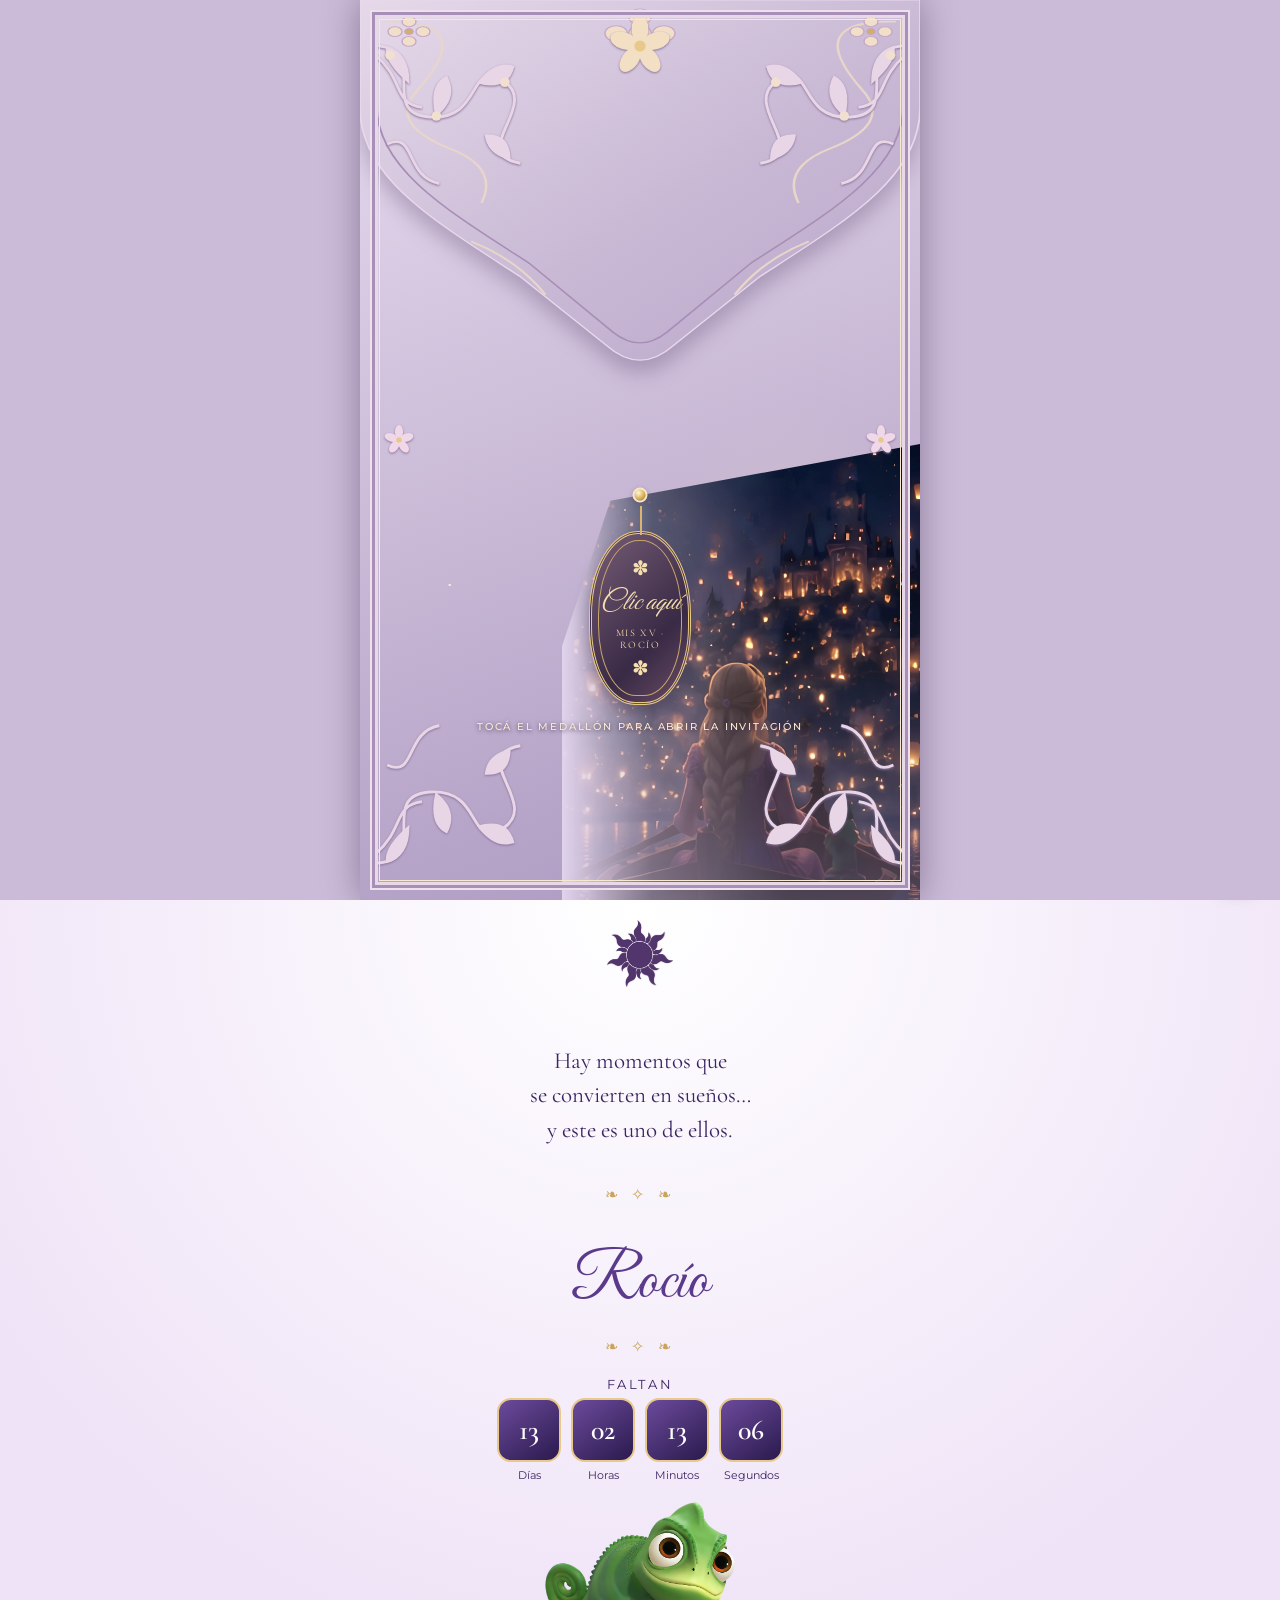
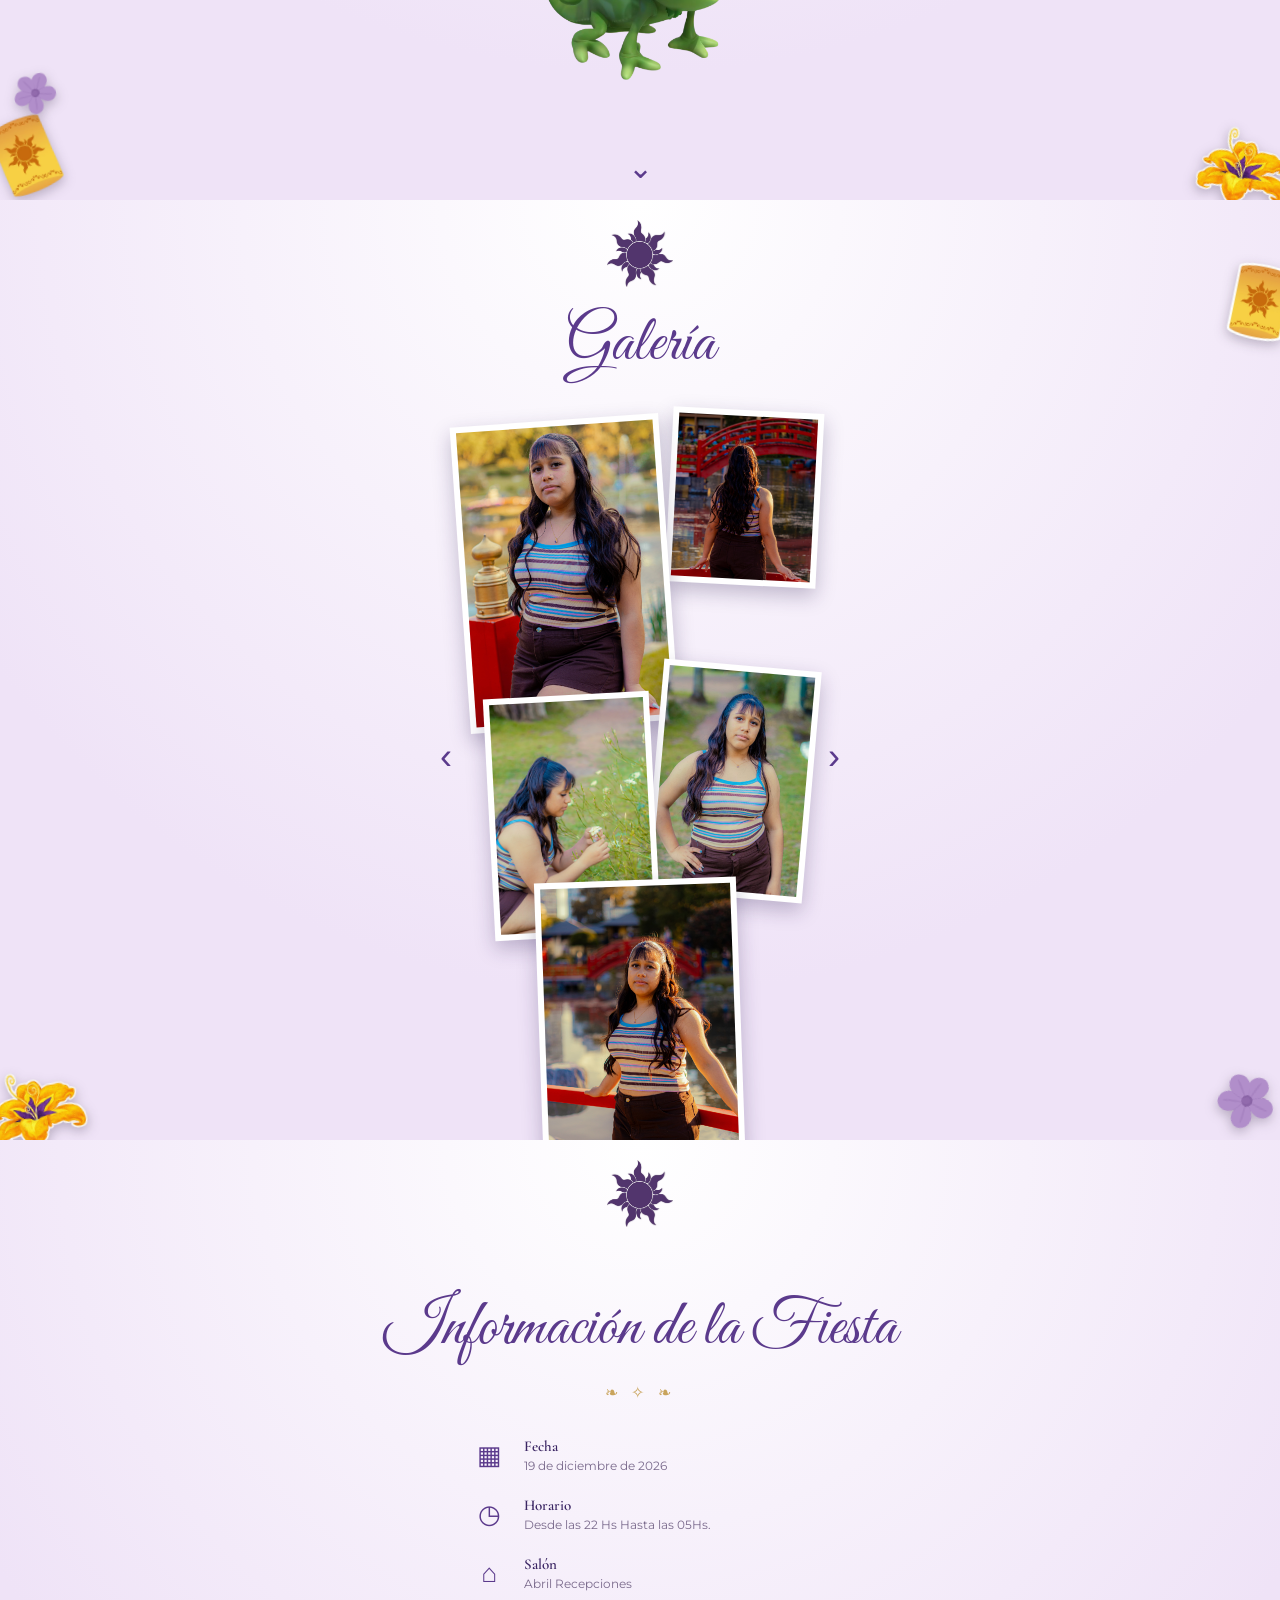
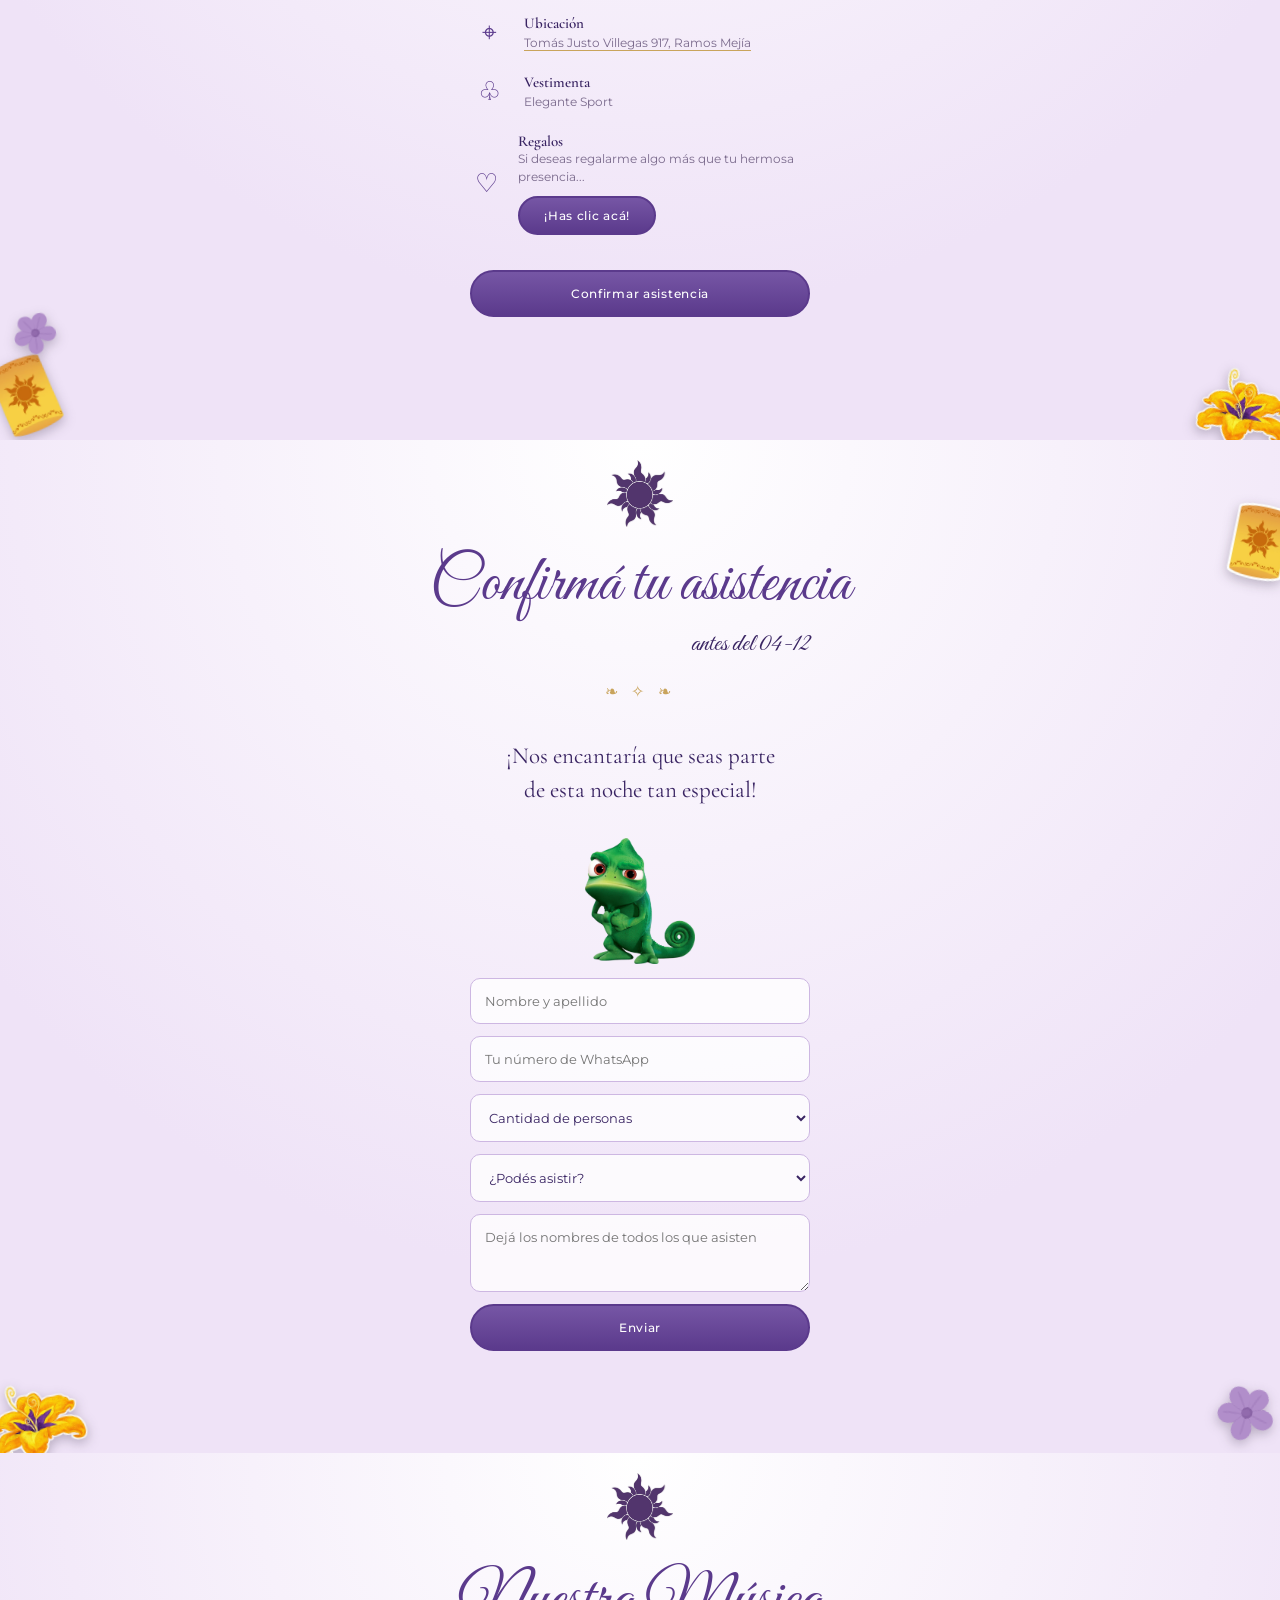
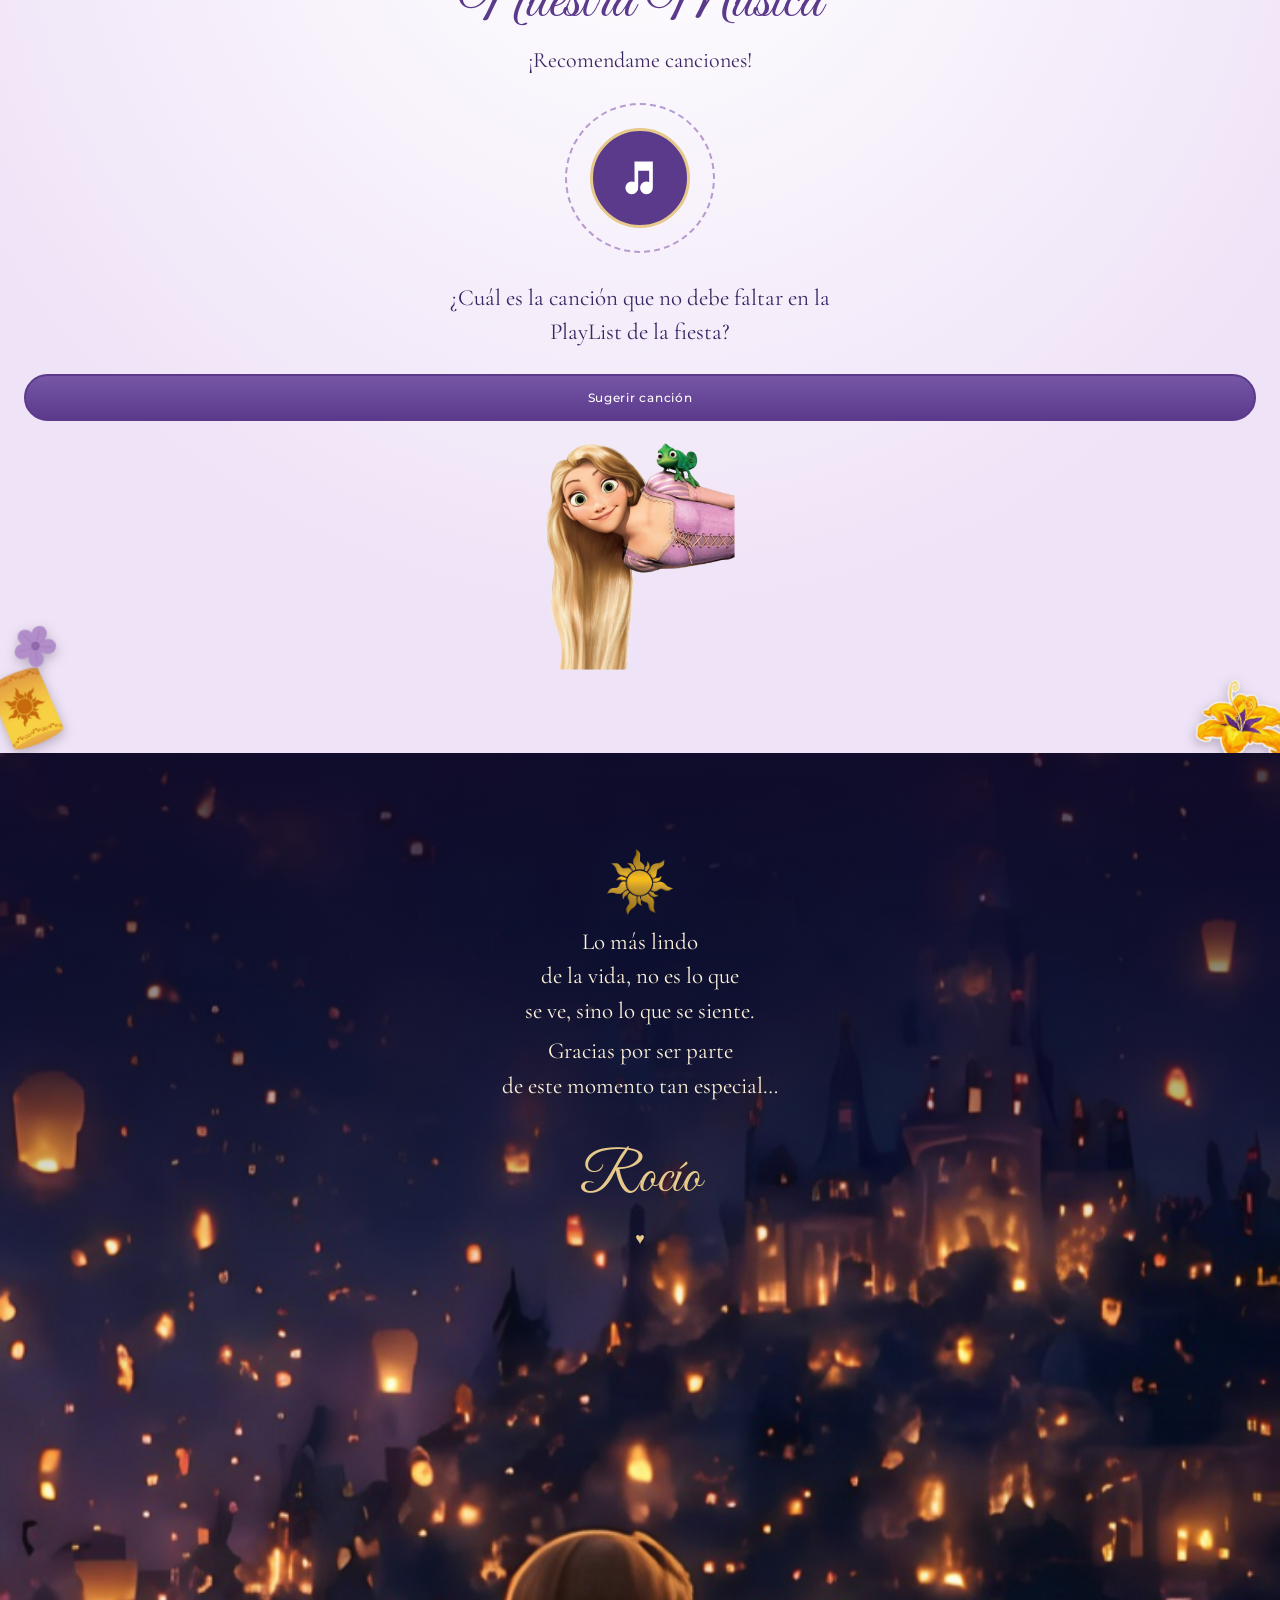
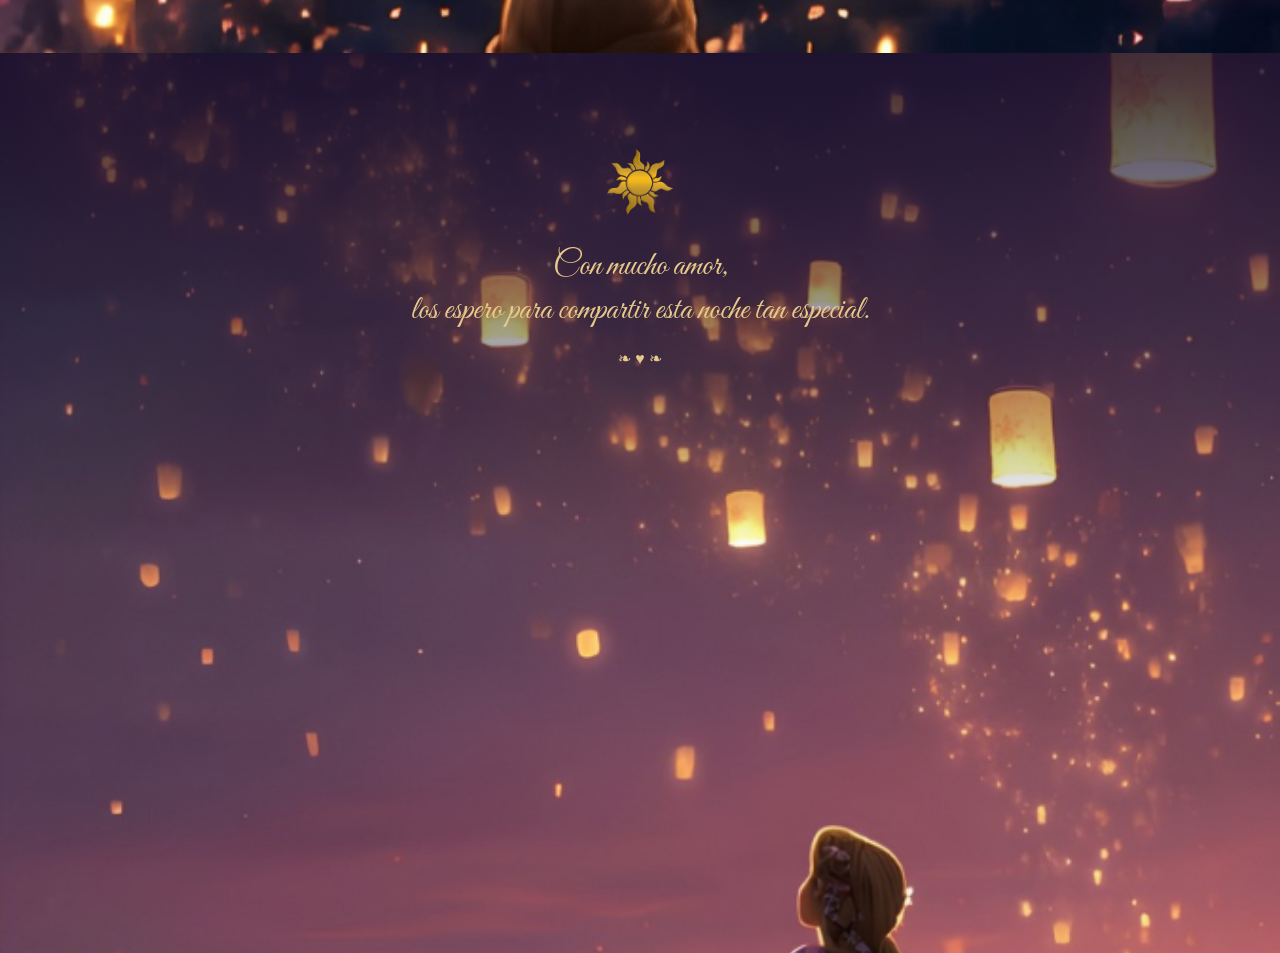
==== commit 50910469: "Rediseñar apertura como sobre ornamental lila de referencia" ====
--- a/index.html
+++ b/index.html
@@ -64,37 +64,48 @@
 .card{position:relative;background:var(--cream);border-radius:18px;padding:30px 24px;width:min(400px,100%);text-align:center}
 .card h2{font-size:44px;margin:0 0 14px}.x{position:absolute;top:8px;right:14px;border:0;background:none;font-size:28px;color:#7a6a8c;cursor:pointer}
 
-/* Apertura de la invitación */
+/* Apertura de la invitación: sobre ornamental inspirado en la referencia */
 body.intro-lock{overflow:hidden}
-.intro-screen{position:fixed;z-index:100;inset:0;display:grid;place-items:center;overflow:hidden;padding:24px;background:radial-gradient(ellipse at 50% 38%,#68439a 0,#352052 54%,#160e29 100%);transition:opacity 1s ease,visibility 1s ease}
+.intro-screen{position:fixed;z-index:100;inset:0;display:grid;place-items:center;overflow:hidden;padding:0;background:#cbbbd8;transition:opacity 1s ease,visibility 1s ease}
 .intro-screen.done{opacity:0;visibility:hidden;pointer-events:none}
-.intro-stars,.intro-stars:before,.intro-stars:after{position:absolute;inset:0;pointer-events:none;background-image:radial-gradient(2px 2px at 18% 22%,#f4d99d 50%,transparent 60%),radial-gradient(1px 1px at 78% 18%,#fff 50%,transparent 60%),radial-gradient(2px 2px at 82% 72%,#e6c98b 50%,transparent 60%),radial-gradient(1px 1px at 28% 78%,#fff 50%,transparent 60%);opacity:.65;content:""}
-.intro-stars:before{transform:translateY(12px) scale(1.2);opacity:.4}
-.intro-invite{position:relative;z-index:2;width:min(340px,86vw);height:min(490px,70vh);min-height:390px;border:1px solid #e8d3a1;border-radius:5px;background:linear-gradient(145deg,#fff9ef,#e8d9f1 52%,#d5c0e5);box-shadow:0 22px 70px #09051399,inset 0 0 0 7px #fff9,inset 0 0 0 9px #c9a45c;cursor:pointer;display:flex;flex-direction:column;align-items:center;justify-content:center;text-align:center;color:#452b69;padding:30px 24px;transition:transform 1s ease,opacity 1s ease}
-.intro-invite:before,.intro-invite:after{content:"";position:absolute;inset:18px;border:1px solid #c9a45c;pointer-events:none}
-.intro-invite:after{inset:25px;border-color:#b89acb}
-.intro-seal{width:74px;height:74px;border-radius:50%;display:grid;place-items:center;margin:12px auto 18px;border:2px solid #c9a45c;background:radial-gradient(circle,#76539a,#3a245c);color:#f5d99b;font:36px Georgia,serif;box-shadow:0 5px 18px #3a245c55}
-.intro-title{font:clamp(40px,12vw,54px) 'Great Vibes',cursive;color:#5b3a8c;margin:4px 0}
-.intro-sub{font:16px 'Cormorant Garamond',serif;letter-spacing:.12em;text-transform:uppercase;margin:5px 0;color:#80629a}
-.intro-rule{color:#b58b4b;letter-spacing:.3em;margin:12px 0}
-.intro-hint{position:absolute;bottom:38px;font:500 10px Montserrat,sans-serif;letter-spacing:.2em;text-transform:uppercase;color:#f4e7c5;animation:introPulse 1.8s ease-in-out infinite}
-@keyframes introPulse{50%{opacity:.45;transform:translateY(3px)}}
-.intro-screen.opening .intro-invite{transform:translateY(-20px) scale(.94);opacity:0}
-.intro-smoke{position:absolute;z-index:3;inset:-20%;opacity:0;pointer-events:none;transform:scale(.55)}
-.intro-smoke:before,.intro-smoke:after{content:"";position:absolute;inset:0;background:
-radial-gradient(ellipse at 50% 54%,#b58adfdd 0 8%,transparent 34%),
-radial-gradient(ellipse at 34% 58%,#8053b8dd 0 12%,transparent 38%),
-radial-gradient(ellipse at 67% 47%,#c6a3e9cc 0 11%,transparent 36%),
-radial-gradient(ellipse at 50% 72%,#59347ecc 0 17%,transparent 46%),
-radial-gradient(ellipse at 20% 42%,#8b62c2aa 0 12%,transparent 40%) ;
-filter:blur(22px);animation:smokeDrift 3.5s ease-in-out infinite alternate}
-.intro-smoke:after{transform:rotate(28deg) scale(1.2);opacity:.7;animation-duration:4.5s;animation-direction:alternate-reverse}
-.intro-screen.opening .intro-smoke{opacity:1;transform:scale(1.5);transition:opacity .35s ease,transform 3s ease}
-@keyframes smokeDrift{from{translate:-5% 4%;scale:.92}to{translate:6% -5%;scale:1.12}}
+.intro-art{position:relative;width:100%;height:100%;max-width:560px;overflow:hidden;background:
+ radial-gradient(ellipse at 78% 75%,#f7dcae55 0,transparent 28%),
+ linear-gradient(160deg,#e7dcef 0%,#c8b8d5 52%,#a996bf 100%);box-shadow:0 0 34px #29183d66}
+.intro-art:before{content:"";position:absolute;inset:10px;border:2px solid #eee0ed;box-shadow:inset 0 0 0 3px #a88fb7,inset 0 0 0 6px #e8d9e8;z-index:8;pointer-events:none}
+.intro-art:after{content:"";position:absolute;inset:19px;border:1px solid #f7e8cf;z-index:8;pointer-events:none}
+.intro-stars{position:absolute;inset:0;z-index:1;pointer-events:none;background-image:radial-gradient(2px 2px at 16% 65%,#fff5d9 50%,transparent 70%),radial-gradient(2px 2px at 71% 58%,#fff1c7 50%,transparent 70%),radial-gradient(1px 1px at 85% 72%,#fff 50%,transparent 70%),radial-gradient(2px 2px at 57% 84%,#f8d9a5 50%,transparent 70%);opacity:.8}
+.intro-landscape{position:absolute;right:-3%;bottom:0;width:67%;height:51%;z-index:2;background:linear-gradient(0deg,#88729c55,transparent 65%),url("assets/Torre.jpg") center bottom/cover no-repeat;clip-path:polygon(13% 13%,100% 0,100% 100%,0 100%,0 45%);filter:saturate(.78) brightness(1.12)}
+.intro-landscape:after{content:"";position:absolute;inset:0;background:linear-gradient(90deg,#cbbbd8 0%,#cbbbd855 24%,transparent 60%),linear-gradient(0deg,#a18caf33,transparent 55%)}
+.intro-vines{position:absolute;inset:0;z-index:5;pointer-events:none;color:#e8d5e6;filter:drop-shadow(0 1px 1px #8b739c)}
+.intro-vines svg{position:absolute;width:31%;height:30%;overflow:visible}
+.intro-vines .tl{top:1%;left:1%}.intro-vines .tr{top:1%;right:1%;transform:scaleX(-1)}
+.intro-vines .bl{bottom:0;left:1%;transform:scaleY(-1)}.intro-vines .br{bottom:0;right:1%;transform:scale(-1)}
+.intro-vines .topflower{position:absolute;width:70px;height:70px;top:1.2%;left:50%;transform:translateX(-50%);color:#f3dfc3}
+.intro-vines .sideflower{position:absolute;width:34px;height:34px;top:47%;color:#f0d8e9}
+.intro-vines .sideflower.left{left:4%}.intro-vines .sideflower.right{right:4%}
+.intro-flap{position:absolute;z-index:4;left:0;top:0;width:100%;height:57%;filter:drop-shadow(0 12px 10px #59466b55);transform-origin:50% 0;transition:transform 1.35s cubic-bezier(.2,.75,.25,1),opacity .8s ease}
+.intro-flap svg{width:100%;height:100%;display:block}
+.intro-flap .flap-fill{fill:url(#flapGradient);stroke:#e9d8ed;stroke-width:1.2}
+.intro-flap .flap-inner{fill:none;stroke:#a88eb6;stroke-width:1.4}
+.intro-flap .flap-ornament{fill:none;stroke:#e8d6c9;stroke-width:1.8;stroke-linecap:round;stroke-linejoin:round}
+.intro-flap .flap-flower{fill:#f2dfc9;stroke:#c5a9c7;stroke-width:1}
+.intro-seam{position:absolute;z-index:5;top:55%;left:50%;width:15px;height:15px;border-radius:50%;background:radial-gradient(circle at 35% 30%,#fff8db,#d5a94e 60%,#8e6332);border:2px solid #f7e8c5;box-shadow:0 2px 5px #59466b77;transform:translate(-50%,-50%)}
+.intro-tag{position:absolute;z-index:6;top:59%;left:50%;transform:translateX(-50%);width:102px;height:174px;border-radius:48% 48% 45% 45%;border:3px double #e8c982;background:linear-gradient(135deg,#765c76,#392a45 65%,#6b4d66);box-shadow:0 8px 16px #34233f66;color:#f5dfae;display:flex;flex-direction:column;align-items:center;justify-content:center;gap:7px;cursor:pointer;padding:8px}
+.intro-tag:before{content:"";position:absolute;top:-28px;left:50%;height:29px;border-left:2px solid #d8b66f}
+.intro-tag:after{content:"";position:absolute;inset:6px;border:1px solid #c7a66b;border-radius:inherit;pointer-events:none}
+.intro-tag .tag-flower{font-size:20px;line-height:1}
+.intro-tag strong{font:italic 28px 'Great Vibes',cursive;font-weight:400}
+.intro-tag small{font:10px 'Cormorant Garamond',serif;letter-spacing:.16em;text-transform:uppercase}
+.intro-hint{position:absolute;z-index:7;left:50%;top:80%;transform:translateX(-50%);font:500 10px Montserrat,sans-serif;letter-spacing:.18em;text-transform:uppercase;color:#f9ebd1;text-shadow:0 1px 4px #48344d;white-space:nowrap;animation:introPulse 1.8s ease-in-out infinite}
+@keyframes introPulse{50%{opacity:.5;translate:0 3px}}
+.intro-screen.opening .intro-flap{transform:rotateX(178deg);opacity:.25}
+.intro-screen.opening .intro-tag{animation:tagLift .9s ease forwards}
+@keyframes tagLift{to{transform:translate(-50%,18px) scale(.7);opacity:0}}
+.intro-smoke{position:absolute;z-index:7;inset:-15%;opacity:0;pointer-events:none;background:radial-gradient(ellipse at 50% 55%,#e8d8f0dd 0 9%,transparent 34%),radial-gradient(ellipse at 33% 58%,#9c79bddd 0 13%,transparent 42%),radial-gradient(ellipse at 68% 47%,#d7bce8dd 0 12%,transparent 39%);filter:blur(25px);transform:scale(.6);transition:opacity .5s,transform 3s}
+.intro-screen.opening .intro-smoke{opacity:1;transform:scale(1.5)}
 .intro-screen.reveal .intro-smoke{opacity:0;transition:opacity 1.2s ease}
-@media(max-width:420px){.intro-invite{height:min(450px,68vh);min-height:370px}.intro-hint{bottom:28px}}
-@media(prefers-reduced-motion:reduce){.intro-invite,.intro-screen,.intro-smoke,.intro-hint{transition:none!important;animation:none!important}}
-
+@media(max-width:420px){.intro-tag{width:88px;height:155px}.intro-tag strong{font-size:25px}.intro-hint{top:81%}.intro-vines .topflower{width:58px;height:58px}}
+@media(prefers-reduced-motion:reduce){.intro-flap,.intro-tag,.intro-screen,.intro-smoke,.intro-hint{transition:none!important;animation:none!important}}
 @media(prefers-reduced-motion:reduce){*{animation:none!important;scroll-behavior:auto!important}}
 .art::before{content:"";position:absolute;left:0;right:0;height:var(--h);background:var(--img) center/cover no-repeat;-webkit-mask-image:linear-gradient(transparent,#000 30%);mask-image:linear-gradient(transparent,#000 30%)}
 .hero{--img:url(assets/Portada.jpg);--h:60%}.hero::before{bottom:0}
@@ -131,18 +142,36 @@
 <button class="music-fab" id="musicToggle" aria-label="Reproducir música"><svg><use href="#note"/></svg></button>
 <audio id="bgMusic" loop preload="auto"><source src="assets/m%C3%BAsica.mp3" type="audio/mpeg"></audio>
 <div class="intro-screen" id="introScreen">
-  <div class="intro-stars" aria-hidden="true"></div>
-  <button class="intro-invite" id="openInvitation" type="button" aria-label="Abrir la invitación de Rocío">
-    <span class="intro-sub">Una noche mágica</span>
-    <span class="intro-rule">✧ ❧ ✧</span>
-    <span class="intro-title">Mis XV Años</span>
-    <span class="intro-seal" aria-hidden="true">R</span>
-    <span class="intro-title">Rocío</span>
-    <span class="intro-rule">❧ ✧ ❧</span>
-    <span class="intro-sub">19 · 12 · 2026</span>
-  </button>
-  <span class="intro-hint">Tocá la carta para abrirla</span>
-  <div class="intro-smoke" aria-hidden="true"></div>
+  <div class="intro-art">
+    <div class="intro-stars" aria-hidden="true"></div>
+    <div class="intro-landscape" aria-hidden="true"></div>
+    <div class="intro-vines" aria-hidden="true">
+      <svg class="tl" viewBox="0 0 180 220"><path d="M8 8 C70 10 10 78 66 82 S105 20 143 45 S104 120 160 130 M10 18 C40 44 28 68 58 72 M22 110 C52 96 40 144 76 151" fill="none" stroke="currentColor" stroke-width="3"/><path d="M45 48q-28-24-24-40q25 7 24 40M72 82q-8-34 12-43q13 24-12 43M115 47q18-25 39-18q-6 27-39 18M150 127q-25-6-27-27q27-2 27 27" fill="currentColor"/><g fill="#f1dfd0"><circle cx="25" cy="18" r="5"/><circle cx="73" cy="81" r="5"/><circle cx="144" cy="46" r="5"/></g></svg>
+      <svg class="tr" viewBox="0 0 180 220"><path d="M8 8 C70 10 10 78 66 82 S105 20 143 45 S104 120 160 130 M10 18 C40 44 28 68 58 72 M22 110 C52 96 40 144 76 151" fill="none" stroke="currentColor" stroke-width="3"/><path d="M45 48q-28-24-24-40q25 7 24 40M72 82q-8-34 12-43q13 24-12 43M115 47q18-25 39-18q-6 27-39 18M150 127q-25-6-27-27q27-2 27 27" fill="currentColor"/><g fill="#f1dfd0"><circle cx="25" cy="18" r="5"/><circle cx="73" cy="81" r="5"/><circle cx="144" cy="46" r="5"/></g></svg>
+      <svg class="bl" viewBox="0 0 180 220"><path d="M8 8 C70 10 10 78 66 82 S105 20 143 45 S104 120 160 130 M10 18 C40 44 28 68 58 72 M22 110 C52 96 40 144 76 151" fill="none" stroke="currentColor" stroke-width="3"/><path d="M45 48q-28-24-24-40q25 7 24 40M72 82q-8-34 12-43q13 24-12 43M115 47q18-25 39-18q-6 27-39 18M150 127q-25-6-27-27q27-2 27 27" fill="currentColor"/></svg>
+      <svg class="br" viewBox="0 0 180 220"><path d="M8 8 C70 10 10 78 66 82 S105 20 143 45 S104 120 160 130 M10 18 C40 44 28 68 58 72 M22 110 C52 96 40 144 76 151" fill="none" stroke="currentColor" stroke-width="3"/><path d="M45 48q-28-24-24-40q25 7 24 40M72 82q-8-34 12-43q13 24-12 43M115 47q18-25 39-18q-6 27-39 18M150 127q-25-6-27-27q27-2 27 27" fill="currentColor"/></svg>
+      <svg class="topflower" viewBox="0 0 100 100"><use href="#fl"/></svg>
+      <svg class="sideflower left" viewBox="0 0 100 100"><use href="#fl"/></svg>
+      <svg class="sideflower right" viewBox="0 0 100 100"><use href="#fl"/></svg>
+    </div>
+    <div class="intro-flap" aria-hidden="true">
+      <svg viewBox="0 0 400 520" preserveAspectRatio="none">
+        <defs><linearGradient id="flapGradient" x1="0" y1="0" x2="1" y2="1"><stop offset="0" stop-color="#e5d9e9"/><stop offset=".55" stop-color="#c9b9d5"/><stop offset="1" stop-color="#b9a5c9"/></linearGradient></defs>
+        <path class="flap-fill" d="M0 0H400V110C400 180 346 225 286 280L224 350Q200 380 176 350L114 280C54 225 0 180 0 110Z"/>
+        <path class="flap-inner" d="M12 12H388V108C388 171 337 214 279 267L219 337Q200 358 181 337L121 267C63 214 12 171 12 108Z"/>
+        <g class="flap-ornament"><path d="M18 22Q85 20 42 90Q18 125 65 151Q99 170 87 205M382 22Q315 20 358 90Q382 125 335 151Q301 170 313 205M80 245Q112 263 132 298M320 245Q288 263 268 298"/></g>
+        <g class="flap-flower"><circle cx="200" cy="34" r="8"/><circle cx="200" cy="17" r="8"/><circle cx="217" cy="34" r="8"/><circle cx="200" cy="51" r="8"/><circle cx="183" cy="34" r="8"/><circle cx="200" cy="34" r="5" fill="#d5ad69"/></g>
+        <g class="flap-flower"><circle cx="35" cy="42" r="5"/><circle cx="25" cy="32" r="5"/><circle cx="45" cy="32" r="5"/><circle cx="35" cy="22" r="5"/><circle cx="35" cy="32" r="3" fill="#d5ad69"/></g>
+        <g class="flap-flower"><circle cx="365" cy="42" r="5"/><circle cx="355" cy="32" r="5"/><circle cx="375" cy="32" r="5"/><circle cx="365" cy="22" r="5"/><circle cx="365" cy="32" r="3" fill="#d5ad69"/></g>
+      </svg>
+    </div>
+    <div class="intro-seam" aria-hidden="true"></div>
+    <button class="intro-tag" id="openInvitation" type="button" aria-label="Abrir la invitación de Rocío">
+      <span class="tag-flower">✽</span><strong>Clic aquí</strong><small>Mis XV · Rocío</small><span class="tag-flower">✽</span>
+    </button>
+    <span class="intro-hint">Tocá el medallón para abrir la invitación</span>
+    <div class="intro-smoke" aria-hidden="true"></div>
+  </div>
 </div>
 
 <main>
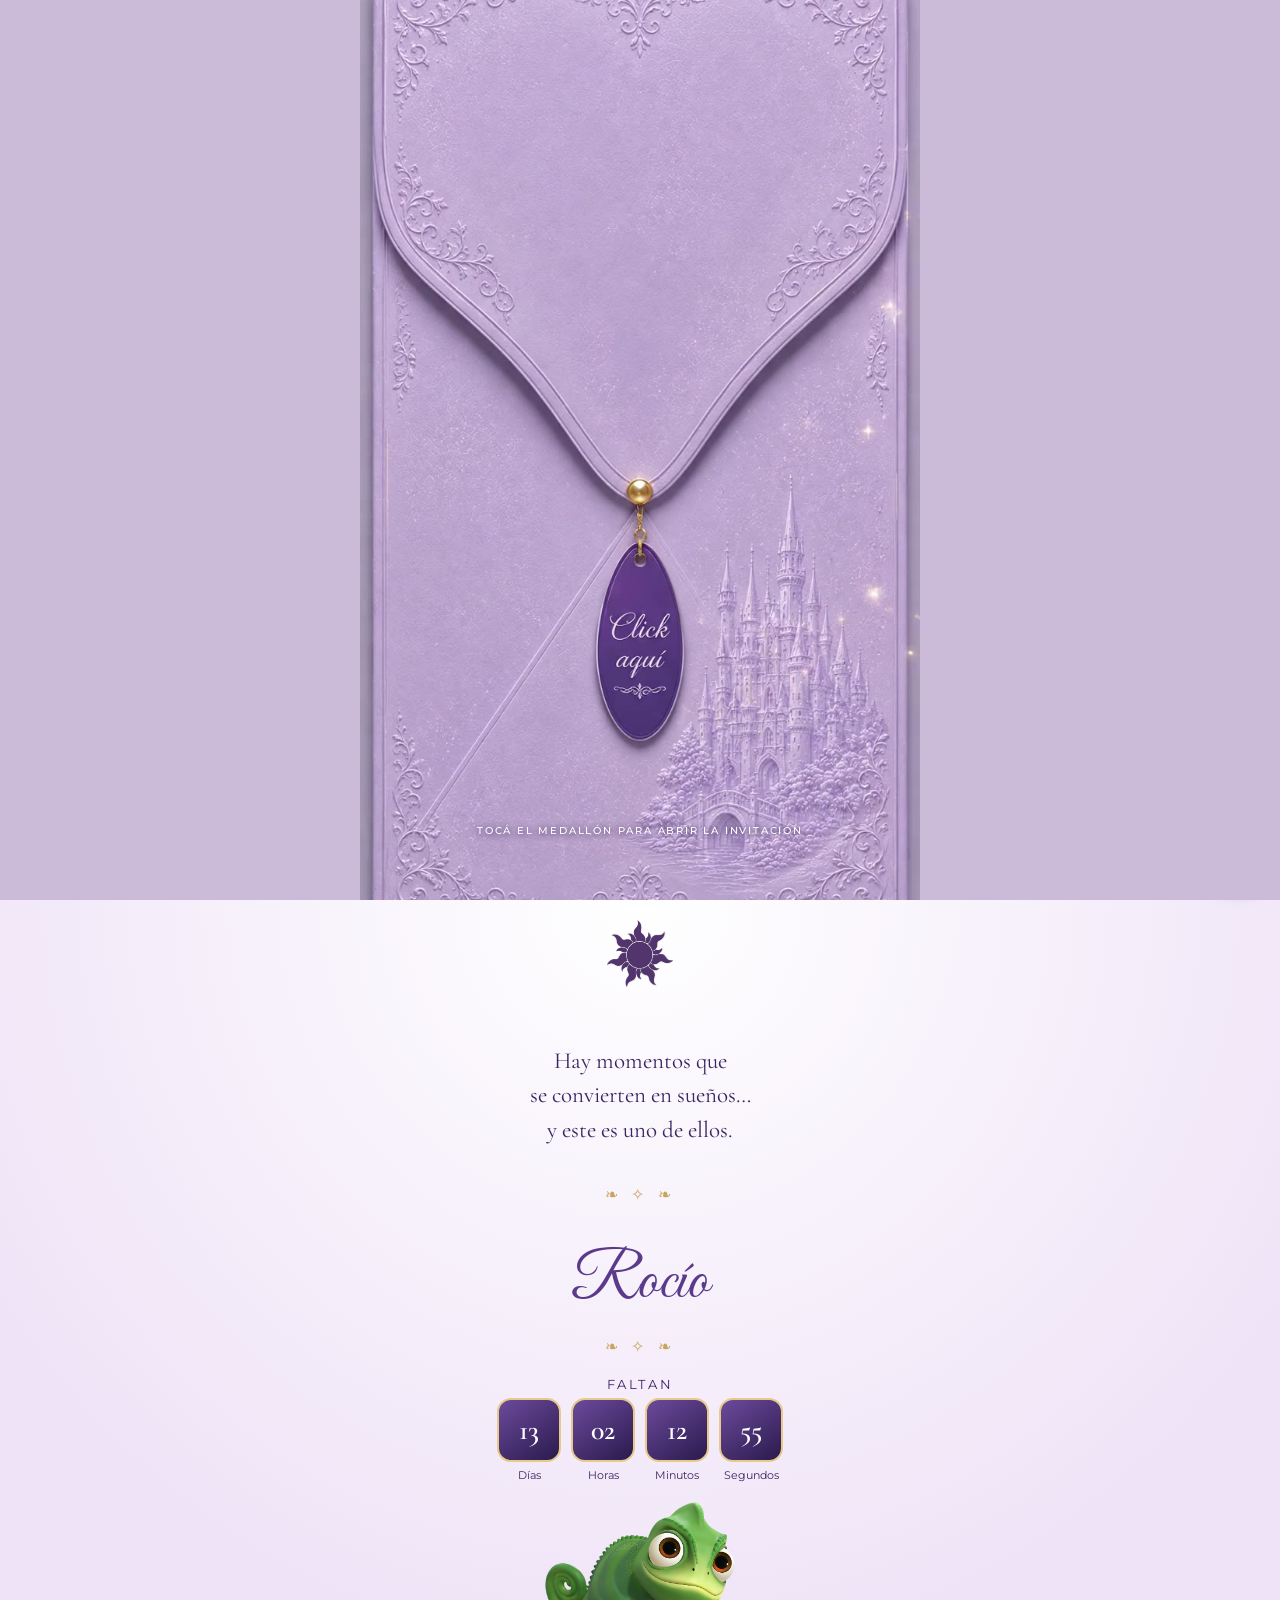
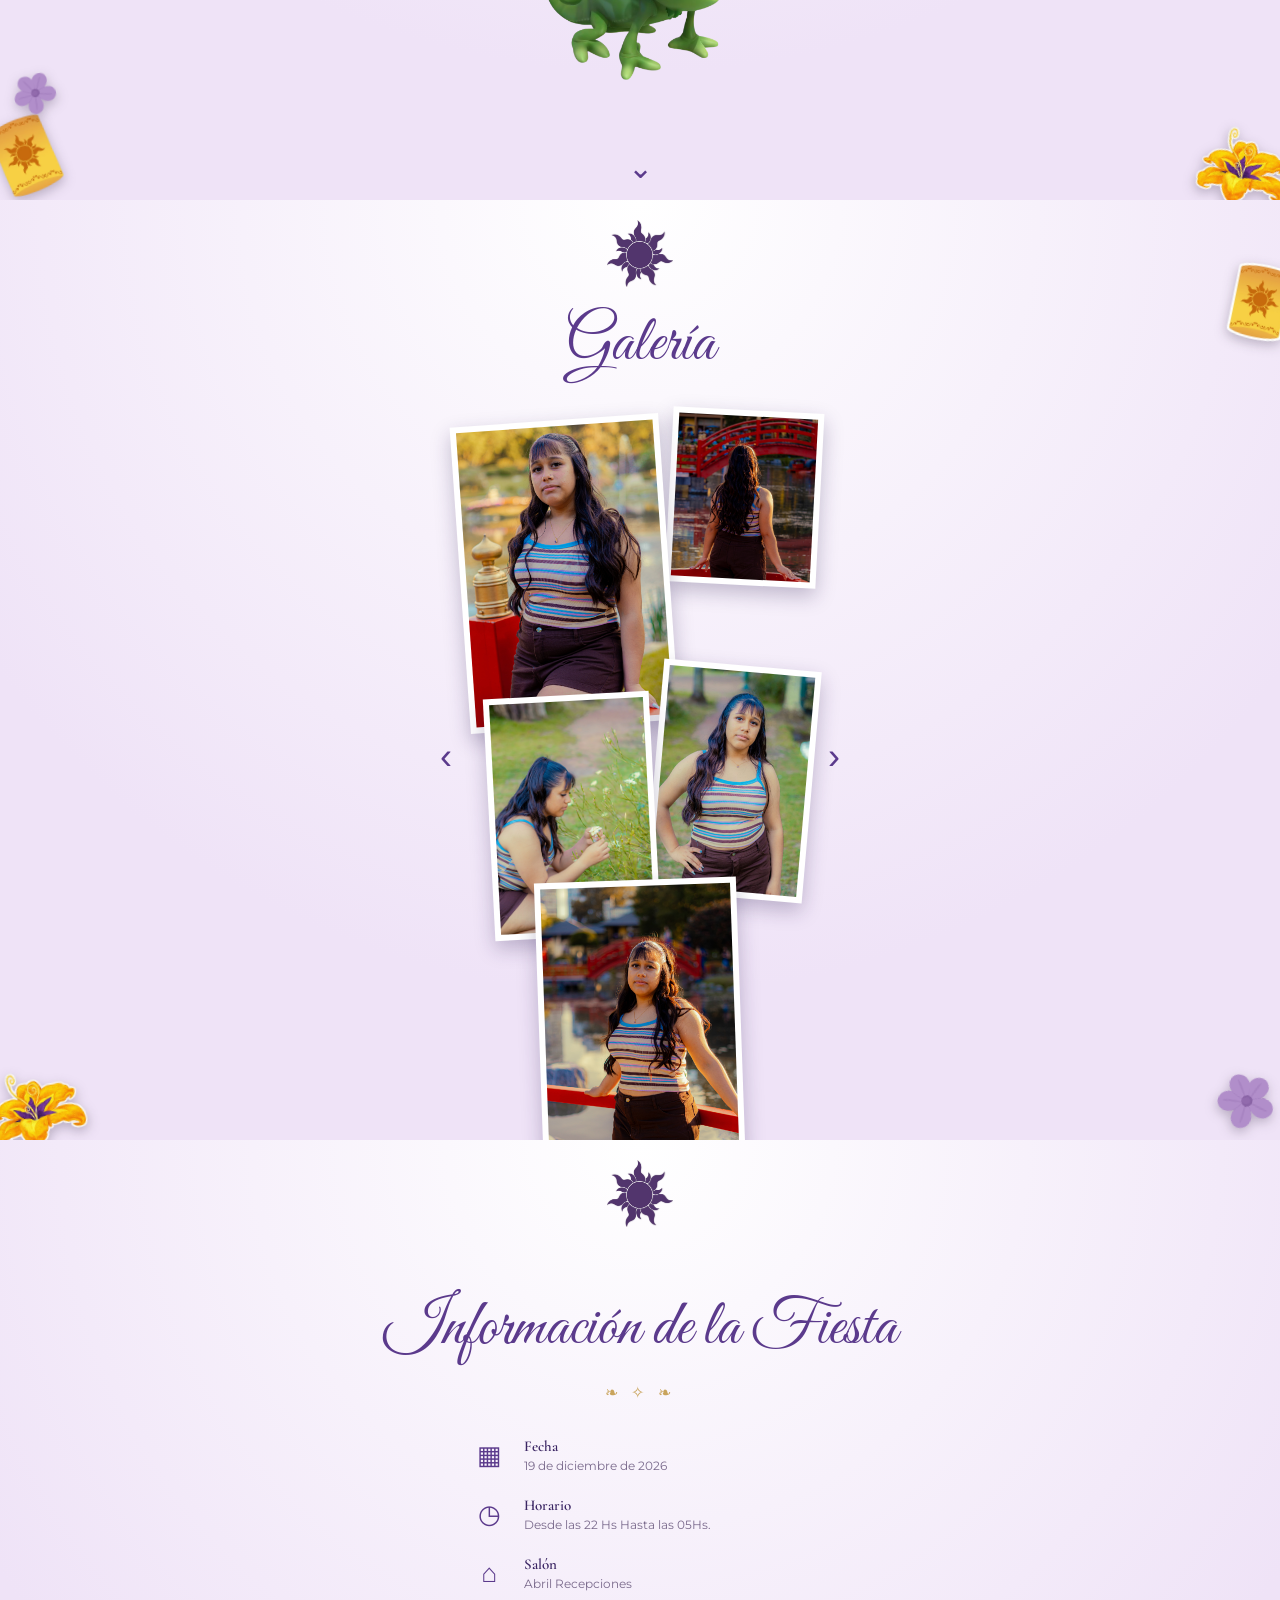
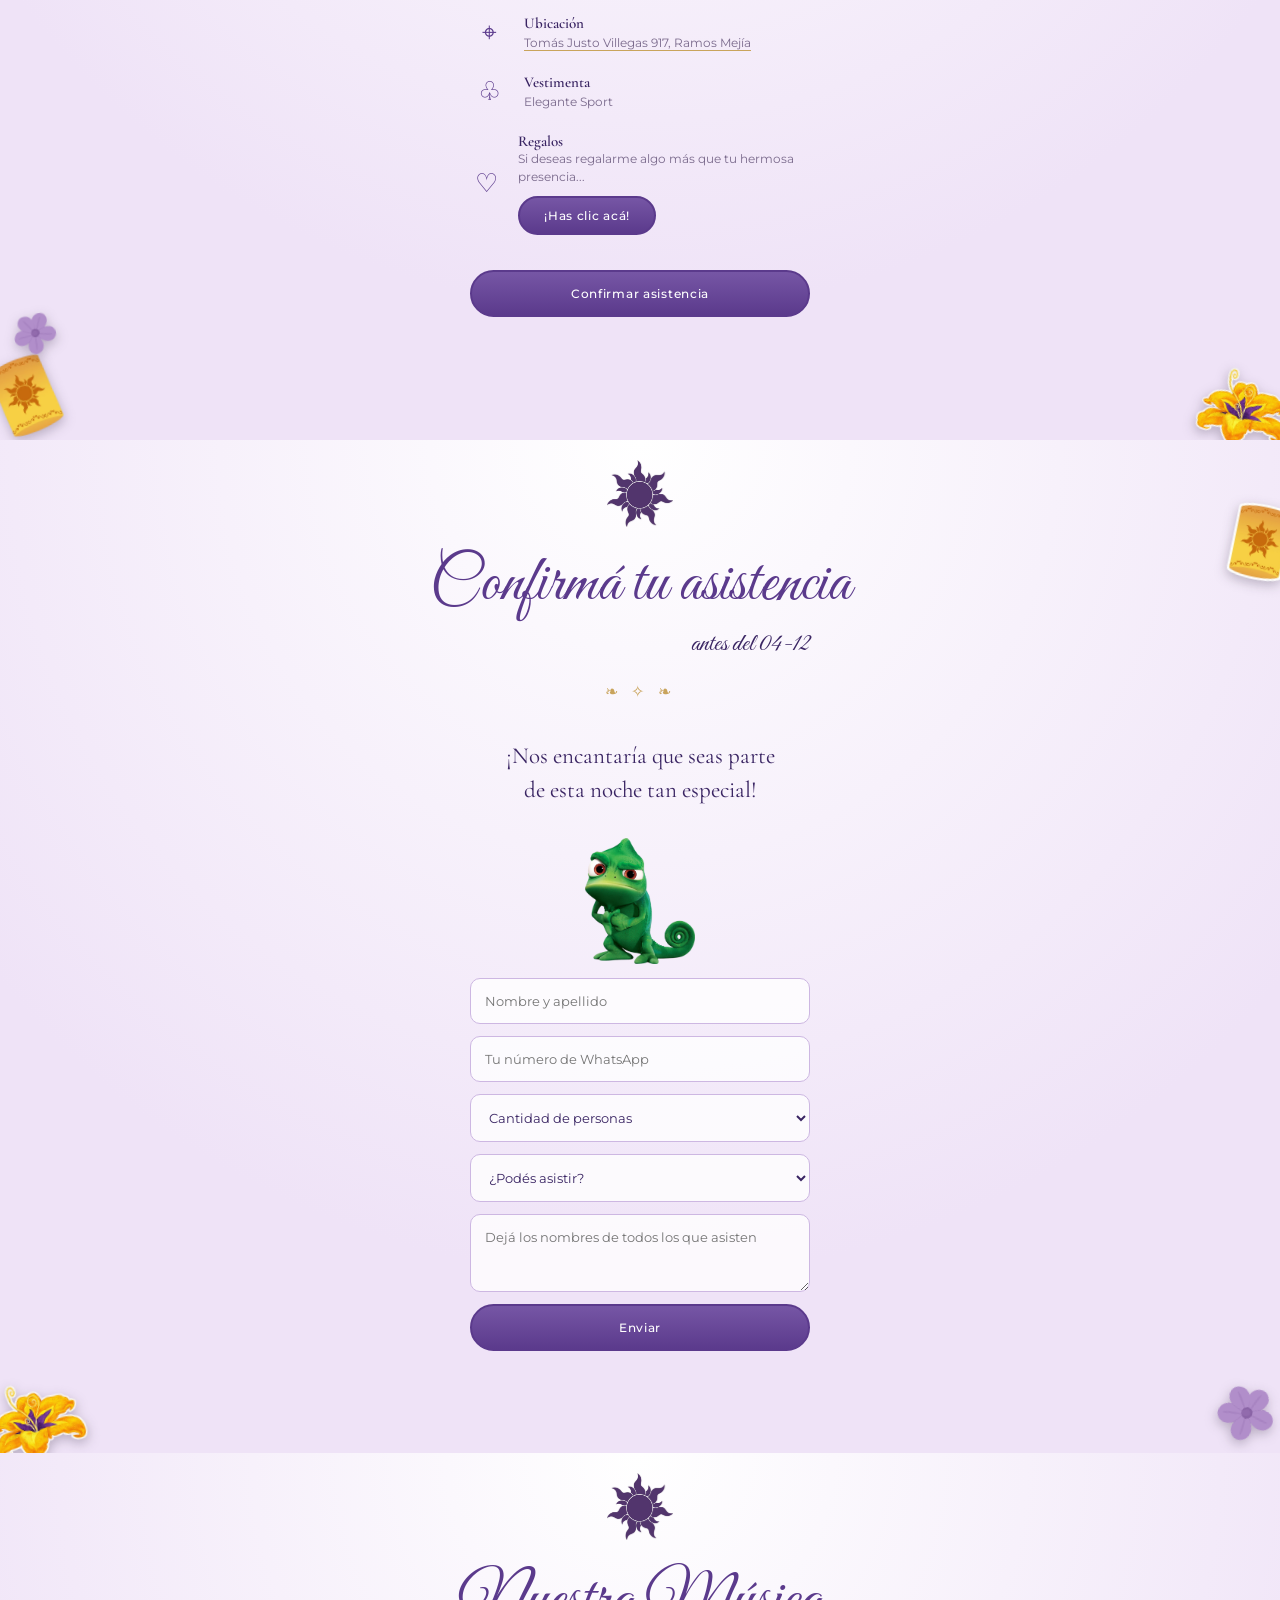
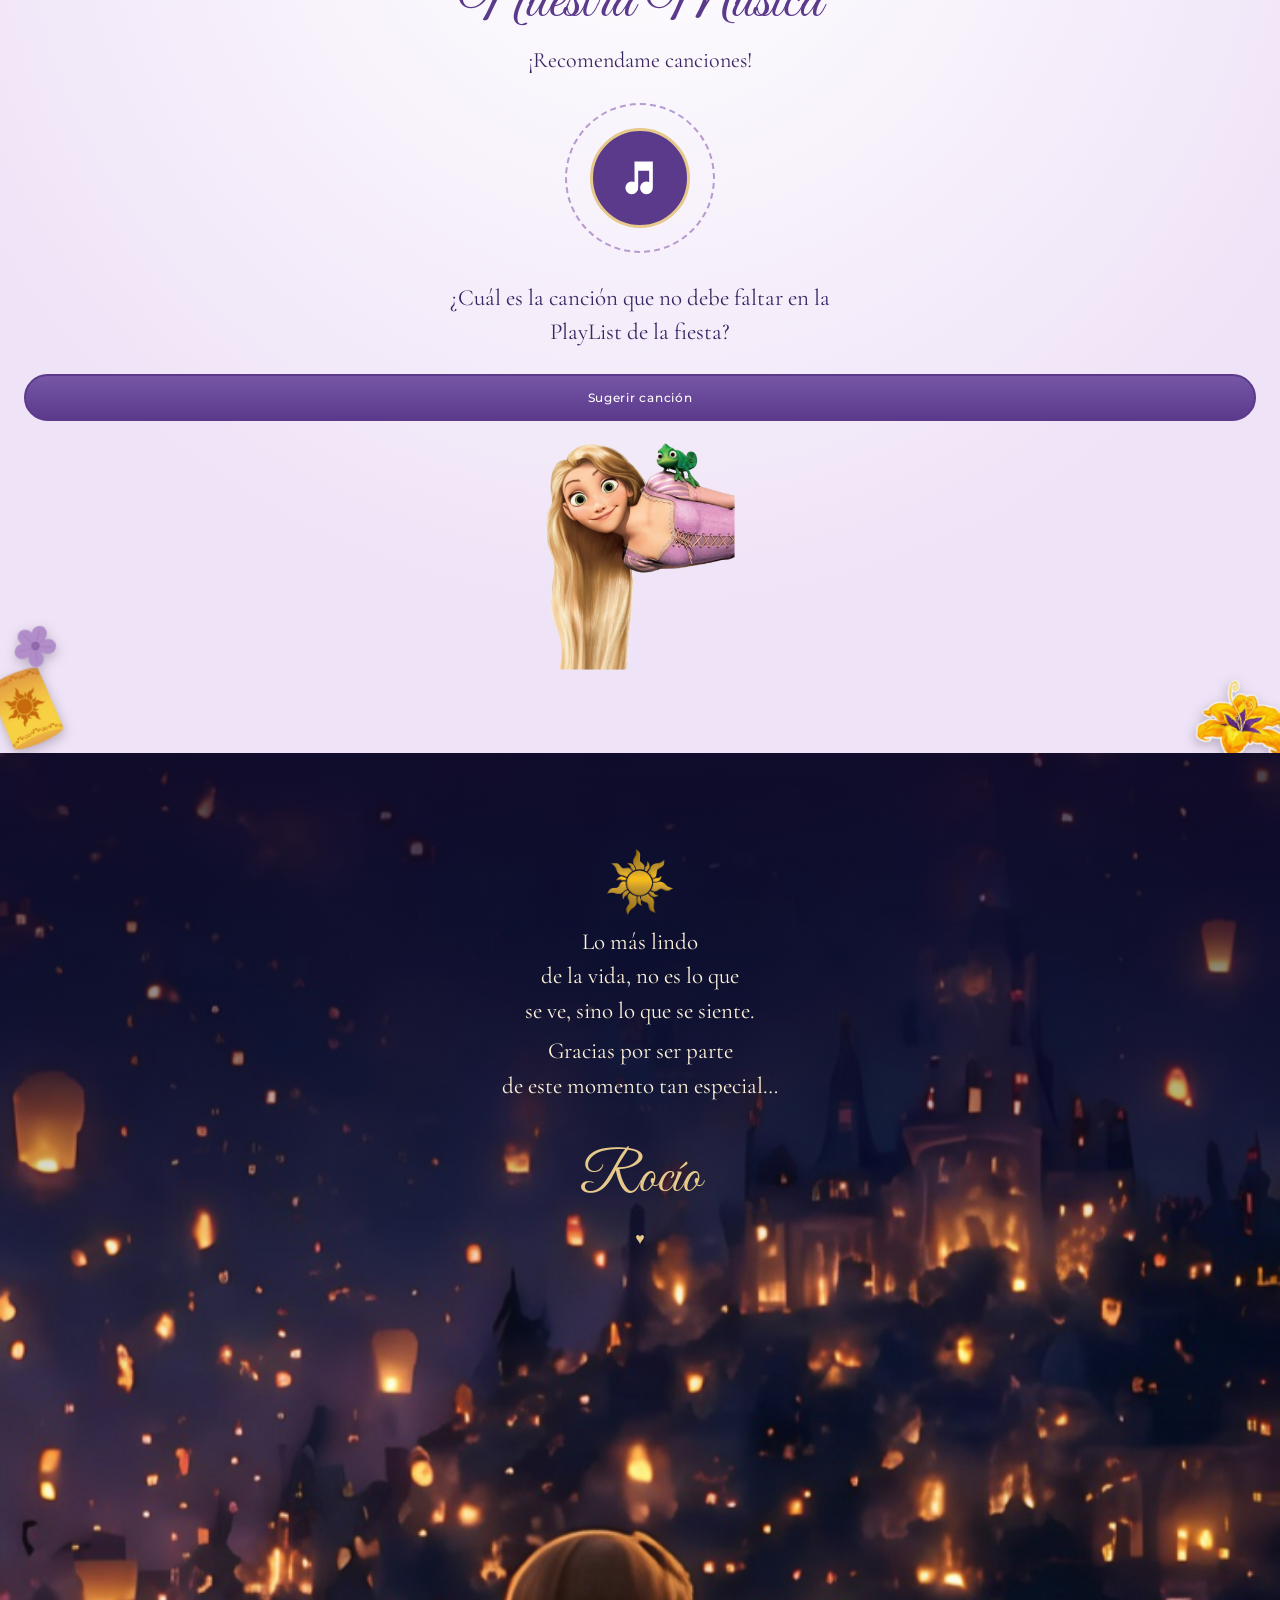
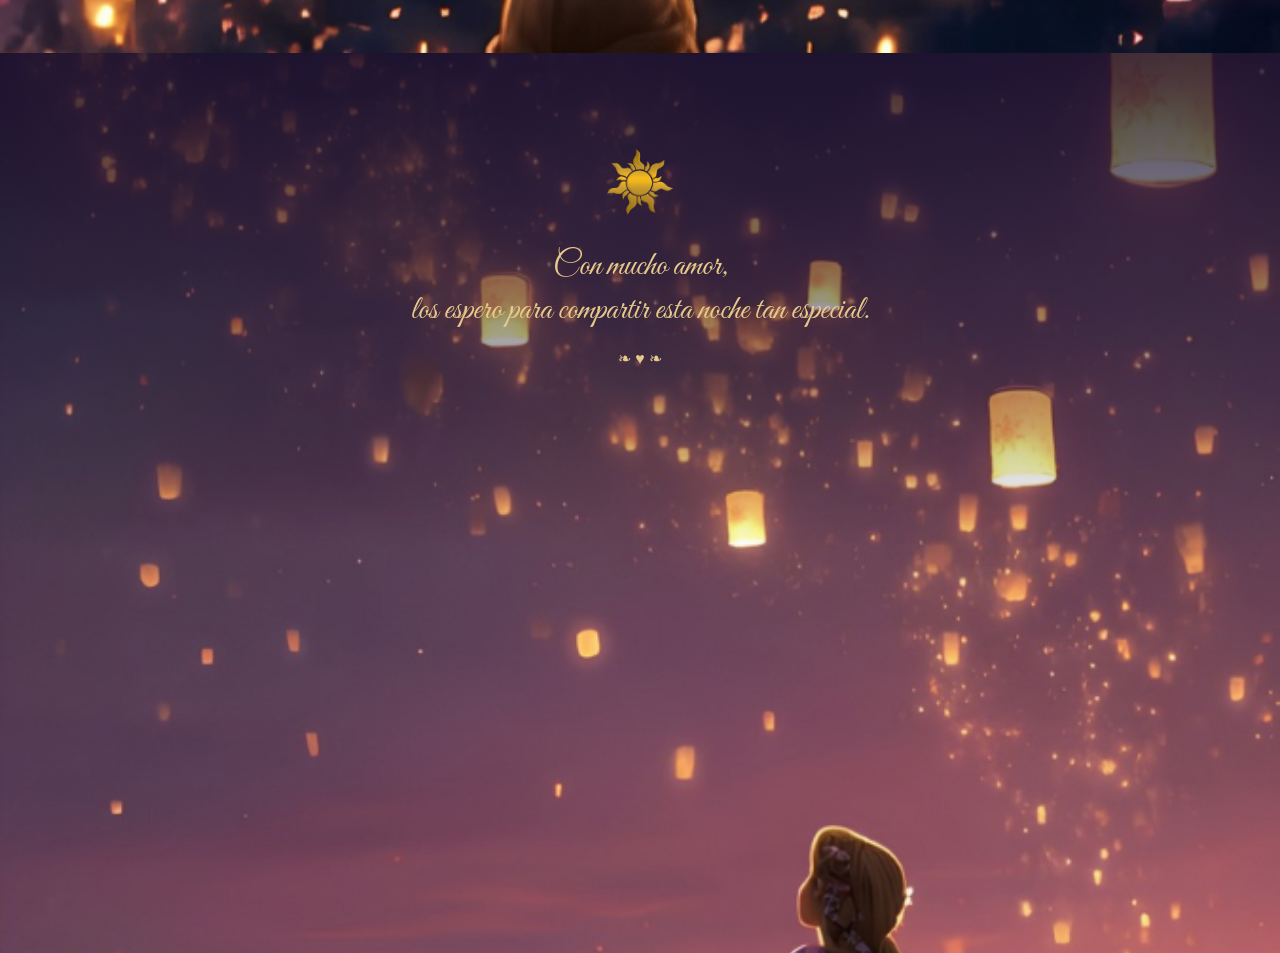
==== commit 8144c1cd: "Update index.html" ====
--- a/index.html
+++ b/index.html
@@ -64,48 +64,19 @@
 .card{position:relative;background:var(--cream);border-radius:18px;padding:30px 24px;width:min(400px,100%);text-align:center}
 .card h2{font-size:44px;margin:0 0 14px}.x{position:absolute;top:8px;right:14px;border:0;background:none;font-size:28px;color:#7a6a8c;cursor:pointer}
 
-/* Apertura de la invitación: sobre ornamental inspirado en la referencia */
+/* Apertura de la invitación: video del sobre (assets/apertura.mp4) */
 body.intro-lock{overflow:hidden}
-.intro-screen{position:fixed;z-index:100;inset:0;display:grid;place-items:center;overflow:hidden;padding:0;background:#cbbbd8;transition:opacity 1s ease,visibility 1s ease}
+.intro-screen{position:fixed;z-index:100;inset:0;display:grid;place-items:center;overflow:hidden;padding:0;background:#cbbbd8;transition:opacity 1.1s ease,visibility 1.1s ease}
 .intro-screen.done{opacity:0;visibility:hidden;pointer-events:none}
-.intro-art{position:relative;width:100%;height:100%;max-width:560px;overflow:hidden;background:
- radial-gradient(ellipse at 78% 75%,#f7dcae55 0,transparent 28%),
- linear-gradient(160deg,#e7dcef 0%,#c8b8d5 52%,#a996bf 100%);box-shadow:0 0 34px #29183d66}
-.intro-art:before{content:"";position:absolute;inset:10px;border:2px solid #eee0ed;box-shadow:inset 0 0 0 3px #a88fb7,inset 0 0 0 6px #e8d9e8;z-index:8;pointer-events:none}
-.intro-art:after{content:"";position:absolute;inset:19px;border:1px solid #f7e8cf;z-index:8;pointer-events:none}
-.intro-stars{position:absolute;inset:0;z-index:1;pointer-events:none;background-image:radial-gradient(2px 2px at 16% 65%,#fff5d9 50%,transparent 70%),radial-gradient(2px 2px at 71% 58%,#fff1c7 50%,transparent 70%),radial-gradient(1px 1px at 85% 72%,#fff 50%,transparent 70%),radial-gradient(2px 2px at 57% 84%,#f8d9a5 50%,transparent 70%);opacity:.8}
-.intro-landscape{position:absolute;right:-3%;bottom:0;width:67%;height:51%;z-index:2;background:linear-gradient(0deg,#88729c55,transparent 65%),url("assets/Torre.jpg") center bottom/cover no-repeat;clip-path:polygon(13% 13%,100% 0,100% 100%,0 100%,0 45%);filter:saturate(.78) brightness(1.12)}
-.intro-landscape:after{content:"";position:absolute;inset:0;background:linear-gradient(90deg,#cbbbd8 0%,#cbbbd855 24%,transparent 60%),linear-gradient(0deg,#a18caf33,transparent 55%)}
-.intro-vines{position:absolute;inset:0;z-index:5;pointer-events:none;color:#e8d5e6;filter:drop-shadow(0 1px 1px #8b739c)}
-.intro-vines svg{position:absolute;width:31%;height:30%;overflow:visible}
-.intro-vines .tl{top:1%;left:1%}.intro-vines .tr{top:1%;right:1%;transform:scaleX(-1)}
-.intro-vines .bl{bottom:0;left:1%;transform:scaleY(-1)}.intro-vines .br{bottom:0;right:1%;transform:scale(-1)}
-.intro-vines .topflower{position:absolute;width:70px;height:70px;top:1.2%;left:50%;transform:translateX(-50%);color:#f3dfc3}
-.intro-vines .sideflower{position:absolute;width:34px;height:34px;top:47%;color:#f0d8e9}
-.intro-vines .sideflower.left{left:4%}.intro-vines .sideflower.right{right:4%}
-.intro-flap{position:absolute;z-index:4;left:0;top:0;width:100%;height:57%;filter:drop-shadow(0 12px 10px #59466b55);transform-origin:50% 0;transition:transform 1.35s cubic-bezier(.2,.75,.25,1),opacity .8s ease}
-.intro-flap svg{width:100%;height:100%;display:block}
-.intro-flap .flap-fill{fill:url(#flapGradient);stroke:#e9d8ed;stroke-width:1.2}
-.intro-flap .flap-inner{fill:none;stroke:#a88eb6;stroke-width:1.4}
-.intro-flap .flap-ornament{fill:none;stroke:#e8d6c9;stroke-width:1.8;stroke-linecap:round;stroke-linejoin:round}
-.intro-flap .flap-flower{fill:#f2dfc9;stroke:#c5a9c7;stroke-width:1}
-.intro-seam{position:absolute;z-index:5;top:55%;left:50%;width:15px;height:15px;border-radius:50%;background:radial-gradient(circle at 35% 30%,#fff8db,#d5a94e 60%,#8e6332);border:2px solid #f7e8c5;box-shadow:0 2px 5px #59466b77;transform:translate(-50%,-50%)}
-.intro-tag{position:absolute;z-index:6;top:59%;left:50%;transform:translateX(-50%);width:102px;height:174px;border-radius:48% 48% 45% 45%;border:3px double #e8c982;background:linear-gradient(135deg,#765c76,#392a45 65%,#6b4d66);box-shadow:0 8px 16px #34233f66;color:#f5dfae;display:flex;flex-direction:column;align-items:center;justify-content:center;gap:7px;cursor:pointer;padding:8px}
-.intro-tag:before{content:"";position:absolute;top:-28px;left:50%;height:29px;border-left:2px solid #d8b66f}
-.intro-tag:after{content:"";position:absolute;inset:6px;border:1px solid #c7a66b;border-radius:inherit;pointer-events:none}
-.intro-tag .tag-flower{font-size:20px;line-height:1}
-.intro-tag strong{font:italic 28px 'Great Vibes',cursive;font-weight:400}
-.intro-tag small{font:10px 'Cormorant Garamond',serif;letter-spacing:.16em;text-transform:uppercase}
-.intro-hint{position:absolute;z-index:7;left:50%;top:80%;transform:translateX(-50%);font:500 10px Montserrat,sans-serif;letter-spacing:.18em;text-transform:uppercase;color:#f9ebd1;text-shadow:0 1px 4px #48344d;white-space:nowrap;animation:introPulse 1.8s ease-in-out infinite}
+.intro-art{position:relative;width:100%;height:100%;max-width:560px;overflow:hidden;background:#cbbbd8 url("assets/apertura-poster.jpg") center/cover no-repeat}
+.intro-video{position:absolute;inset:0;width:100%;height:100%;object-fit:cover;display:block}
+.intro-open{position:absolute;z-index:3;inset:0;width:100%;height:100%;border:0;padding:0;background:transparent;cursor:pointer;-webkit-tap-highlight-color:transparent}
+.intro-open:focus-visible{outline:3px solid var(--gold);outline-offset:-8px}
+.intro-screen.playing .intro-open{pointer-events:none}
+.intro-hint{position:absolute;z-index:4;left:50%;bottom:7%;transform:translateX(-50%);font:500 10px Montserrat,sans-serif;letter-spacing:.18em;text-transform:uppercase;color:#fff;text-shadow:0 1px 6px #2a1a4d;white-space:nowrap;pointer-events:none;animation:introPulse 1.8s ease-in-out infinite;transition:opacity .4s}
 @keyframes introPulse{50%{opacity:.5;translate:0 3px}}
-.intro-screen.opening .intro-flap{transform:rotateX(178deg);opacity:.25}
-.intro-screen.opening .intro-tag{animation:tagLift .9s ease forwards}
-@keyframes tagLift{to{transform:translate(-50%,18px) scale(.7);opacity:0}}
-.intro-smoke{position:absolute;z-index:7;inset:-15%;opacity:0;pointer-events:none;background:radial-gradient(ellipse at 50% 55%,#e8d8f0dd 0 9%,transparent 34%),radial-gradient(ellipse at 33% 58%,#9c79bddd 0 13%,transparent 42%),radial-gradient(ellipse at 68% 47%,#d7bce8dd 0 12%,transparent 39%);filter:blur(25px);transform:scale(.6);transition:opacity .5s,transform 3s}
-.intro-screen.opening .intro-smoke{opacity:1;transform:scale(1.5)}
-.intro-screen.reveal .intro-smoke{opacity:0;transition:opacity 1.2s ease}
-@media(max-width:420px){.intro-tag{width:88px;height:155px}.intro-tag strong{font-size:25px}.intro-hint{top:81%}.intro-vines .topflower{width:58px;height:58px}}
-@media(prefers-reduced-motion:reduce){.intro-flap,.intro-tag,.intro-screen,.intro-smoke,.intro-hint{transition:none!important;animation:none!important}}
+.intro-screen.playing .intro-hint{opacity:0;animation:none}
+@media(prefers-reduced-motion:reduce){.intro-screen,.intro-hint{transition:none!important;animation:none!important}}
 @media(prefers-reduced-motion:reduce){*{animation:none!important;scroll-behavior:auto!important}}
 .art::before{content:"";position:absolute;left:0;right:0;height:var(--h);background:var(--img) center/cover no-repeat;-webkit-mask-image:linear-gradient(transparent,#000 30%);mask-image:linear-gradient(transparent,#000 30%)}
 .hero{--img:url(assets/Portada.jpg);--h:60%}.hero::before{bottom:0}
@@ -143,34 +114,9 @@
 <audio id="bgMusic" loop preload="auto"><source src="assets/m%C3%BAsica.mp3" type="audio/mpeg"></audio>
 <div class="intro-screen" id="introScreen">
   <div class="intro-art">
-    <div class="intro-stars" aria-hidden="true"></div>
-    <div class="intro-landscape" aria-hidden="true"></div>
-    <div class="intro-vines" aria-hidden="true">
-      <svg class="tl" viewBox="0 0 180 220"><path d="M8 8 C70 10 10 78 66 82 S105 20 143 45 S104 120 160 130 M10 18 C40 44 28 68 58 72 M22 110 C52 96 40 144 76 151" fill="none" stroke="currentColor" stroke-width="3"/><path d="M45 48q-28-24-24-40q25 7 24 40M72 82q-8-34 12-43q13 24-12 43M115 47q18-25 39-18q-6 27-39 18M150 127q-25-6-27-27q27-2 27 27" fill="currentColor"/><g fill="#f1dfd0"><circle cx="25" cy="18" r="5"/><circle cx="73" cy="81" r="5"/><circle cx="144" cy="46" r="5"/></g></svg>
-      <svg class="tr" viewBox="0 0 180 220"><path d="M8 8 C70 10 10 78 66 82 S105 20 143 45 S104 120 160 130 M10 18 C40 44 28 68 58 72 M22 110 C52 96 40 144 76 151" fill="none" stroke="currentColor" stroke-width="3"/><path d="M45 48q-28-24-24-40q25 7 24 40M72 82q-8-34 12-43q13 24-12 43M115 47q18-25 39-18q-6 27-39 18M150 127q-25-6-27-27q27-2 27 27" fill="currentColor"/><g fill="#f1dfd0"><circle cx="25" cy="18" r="5"/><circle cx="73" cy="81" r="5"/><circle cx="144" cy="46" r="5"/></g></svg>
-      <svg class="bl" viewBox="0 0 180 220"><path d="M8 8 C70 10 10 78 66 82 S105 20 143 45 S104 120 160 130 M10 18 C40 44 28 68 58 72 M22 110 C52 96 40 144 76 151" fill="none" stroke="currentColor" stroke-width="3"/><path d="M45 48q-28-24-24-40q25 7 24 40M72 82q-8-34 12-43q13 24-12 43M115 47q18-25 39-18q-6 27-39 18M150 127q-25-6-27-27q27-2 27 27" fill="currentColor"/></svg>
-      <svg class="br" viewBox="0 0 180 220"><path d="M8 8 C70 10 10 78 66 82 S105 20 143 45 S104 120 160 130 M10 18 C40 44 28 68 58 72 M22 110 C52 96 40 144 76 151" fill="none" stroke="currentColor" stroke-width="3"/><path d="M45 48q-28-24-24-40q25 7 24 40M72 82q-8-34 12-43q13 24-12 43M115 47q18-25 39-18q-6 27-39 18M150 127q-25-6-27-27q27-2 27 27" fill="currentColor"/></svg>
-      <svg class="topflower" viewBox="0 0 100 100"><use href="#fl"/></svg>
-      <svg class="sideflower left" viewBox="0 0 100 100"><use href="#fl"/></svg>
-      <svg class="sideflower right" viewBox="0 0 100 100"><use href="#fl"/></svg>
-    </div>
-    <div class="intro-flap" aria-hidden="true">
-      <svg viewBox="0 0 400 520" preserveAspectRatio="none">
-        <defs><linearGradient id="flapGradient" x1="0" y1="0" x2="1" y2="1"><stop offset="0" stop-color="#e5d9e9"/><stop offset=".55" stop-color="#c9b9d5"/><stop offset="1" stop-color="#b9a5c9"/></linearGradient></defs>
-        <path class="flap-fill" d="M0 0H400V110C400 180 346 225 286 280L224 350Q200 380 176 350L114 280C54 225 0 180 0 110Z"/>
-        <path class="flap-inner" d="M12 12H388V108C388 171 337 214 279 267L219 337Q200 358 181 337L121 267C63 214 12 171 12 108Z"/>
-        <g class="flap-ornament"><path d="M18 22Q85 20 42 90Q18 125 65 151Q99 170 87 205M382 22Q315 20 358 90Q382 125 335 151Q301 170 313 205M80 245Q112 263 132 298M320 245Q288 263 268 298"/></g>
-        <g class="flap-flower"><circle cx="200" cy="34" r="8"/><circle cx="200" cy="17" r="8"/><circle cx="217" cy="34" r="8"/><circle cx="200" cy="51" r="8"/><circle cx="183" cy="34" r="8"/><circle cx="200" cy="34" r="5" fill="#d5ad69"/></g>
-        <g class="flap-flower"><circle cx="35" cy="42" r="5"/><circle cx="25" cy="32" r="5"/><circle cx="45" cy="32" r="5"/><circle cx="35" cy="22" r="5"/><circle cx="35" cy="32" r="3" fill="#d5ad69"/></g>
-        <g class="flap-flower"><circle cx="365" cy="42" r="5"/><circle cx="355" cy="32" r="5"/><circle cx="375" cy="32" r="5"/><circle cx="365" cy="22" r="5"/><circle cx="365" cy="32" r="3" fill="#d5ad69"/></g>
-      </svg>
-    </div>
-    <div class="intro-seam" aria-hidden="true"></div>
-    <button class="intro-tag" id="openInvitation" type="button" aria-label="Abrir la invitación de Rocío">
-      <span class="tag-flower">✽</span><strong>Clic aquí</strong><small>Mis XV · Rocío</small><span class="tag-flower">✽</span>
-    </button>
+    <video class="intro-video" id="introVideo" src="assets/apertura.mp4" poster="assets/apertura-poster.jpg" playsinline webkit-playsinline preload="auto" aria-hidden="true"></video>
+    <button class="intro-open" id="openInvitation" type="button" aria-label="Abrir la invitación de Rocío"></button>
     <span class="intro-hint">Tocá el medallón para abrir la invitación</span>
-    <div class="intro-smoke" aria-hidden="true"></div>
   </div>
 </div>
 
@@ -342,19 +288,33 @@
   // La música comienza con el mismo gesto que abre la carta, compatible con las políticas del navegador.
   const introScreen = $('introScreen');
   const openInvitation = $('openInvitation');
+  const introVideo = $('introVideo');
   document.body.classList.add('intro-lock');
-  let introStarted = false;
-  openInvitation.addEventListener('click', async () => {
+  let introStarted = false, introFinished = false;
+  const finishIntro = () => {
+    if (introFinished) return;
+    introFinished = true;
+    introScreen.classList.add('done');
+    document.body.classList.remove('intro-lock');
+    window.setTimeout(() => introScreen.remove(), 1200);
+  };
+  openInvitation.addEventListener('click', () => {
     if (introStarted) return;
     introStarted = true;
     start();
-    introScreen.classList.add('opening');
-    window.setTimeout(() => introScreen.classList.add('reveal'), 2100);
-    window.setTimeout(() => {
-      introScreen.classList.add('done');
-      document.body.classList.remove('intro-lock');
-      window.setTimeout(() => introScreen.remove(), 1100);
-    }, 3900);
+    introScreen.classList.add('playing');
+    const reduce = window.matchMedia('(prefers-reduced-motion: reduce)').matches;
+    if (reduce) { finishIntro(); return; }
+    // Si el video no carga o el navegador no lo reproduce, abrimos igual la invitación.
+    introVideo.addEventListener('ended', finishIntro);
+    introVideo.addEventListener('error', finishIntro);
+    // Se desvanece un poquito antes del final, cuando el humo ya cubre toda la pantalla.
+    introVideo.addEventListener('timeupdate', () => {
+      if (introVideo.duration && introVideo.currentTime >= introVideo.duration - 0.6) finishIntro();
+    });
+    const p = introVideo.play();
+    if (p && p.catch) p.catch(finishIntro);
+    window.setTimeout(finishIntro, 12000);
   });
 
   // Linternas y flores decorativas
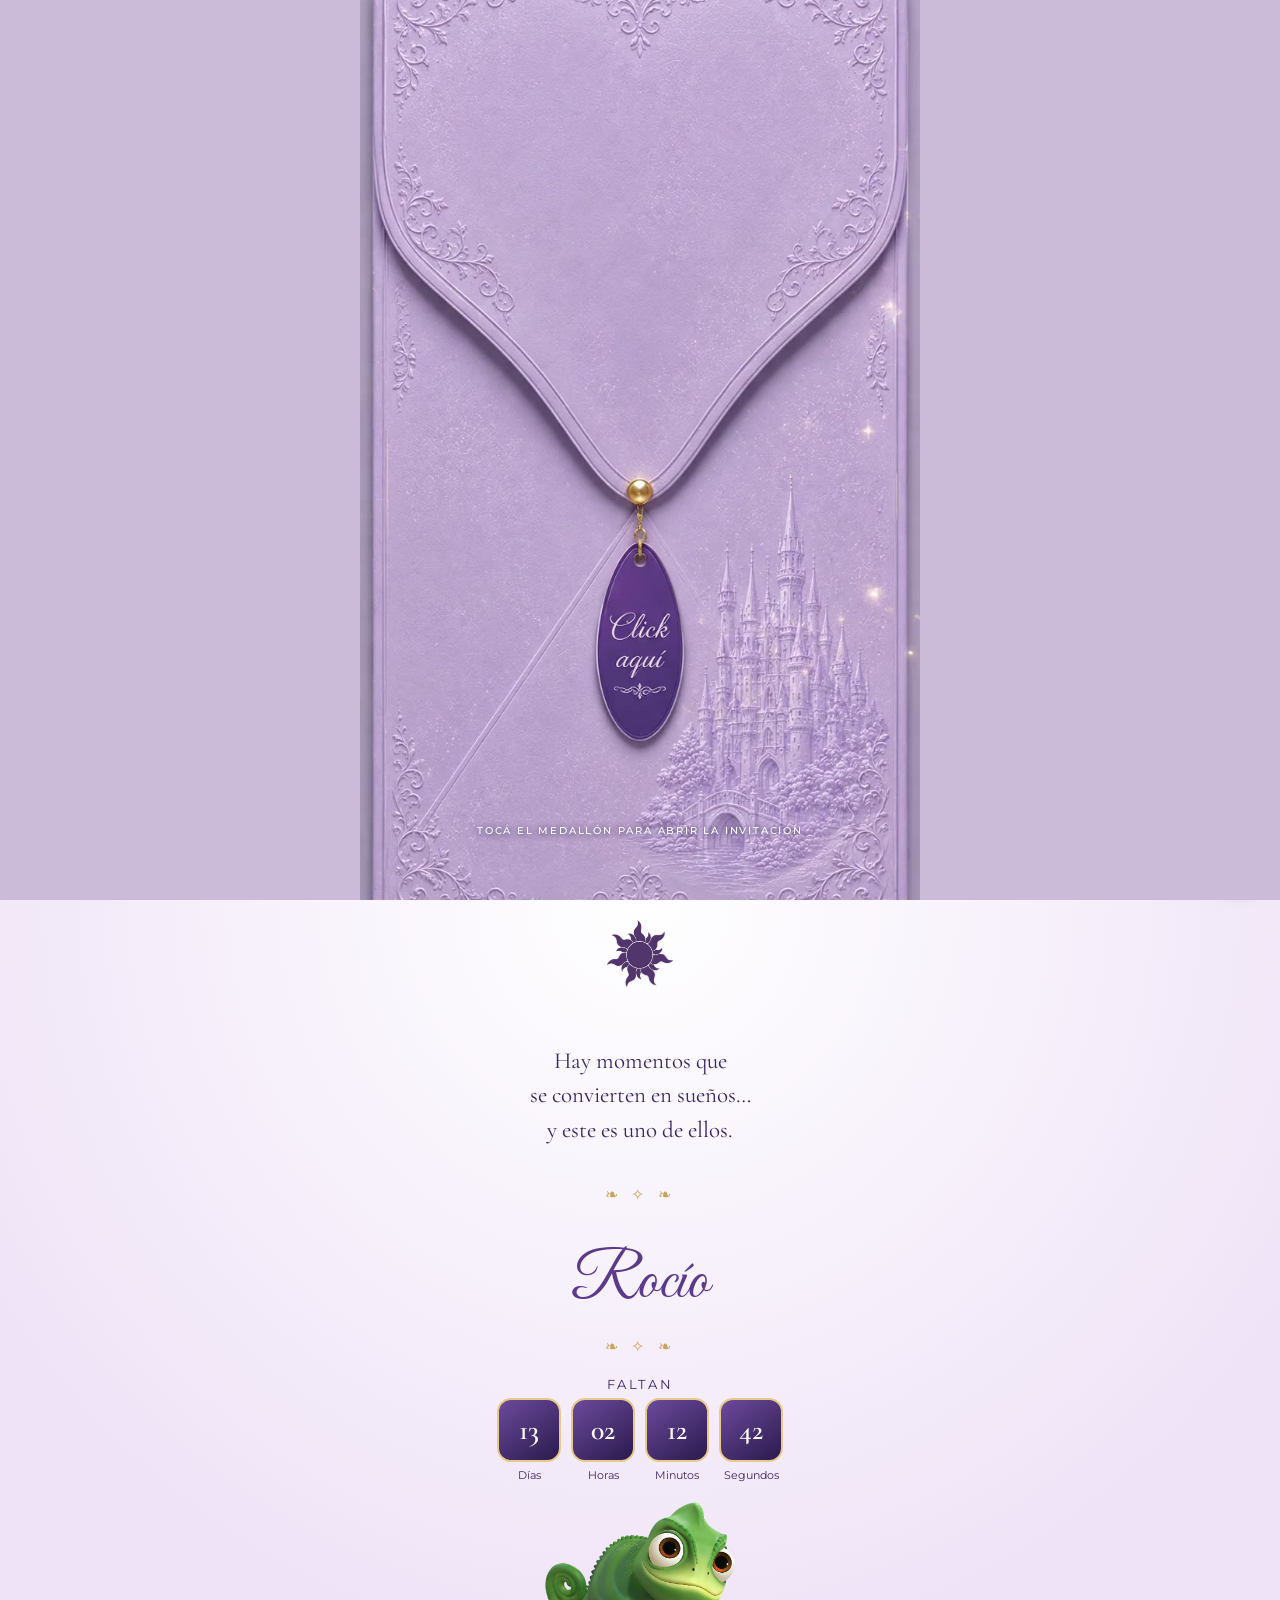
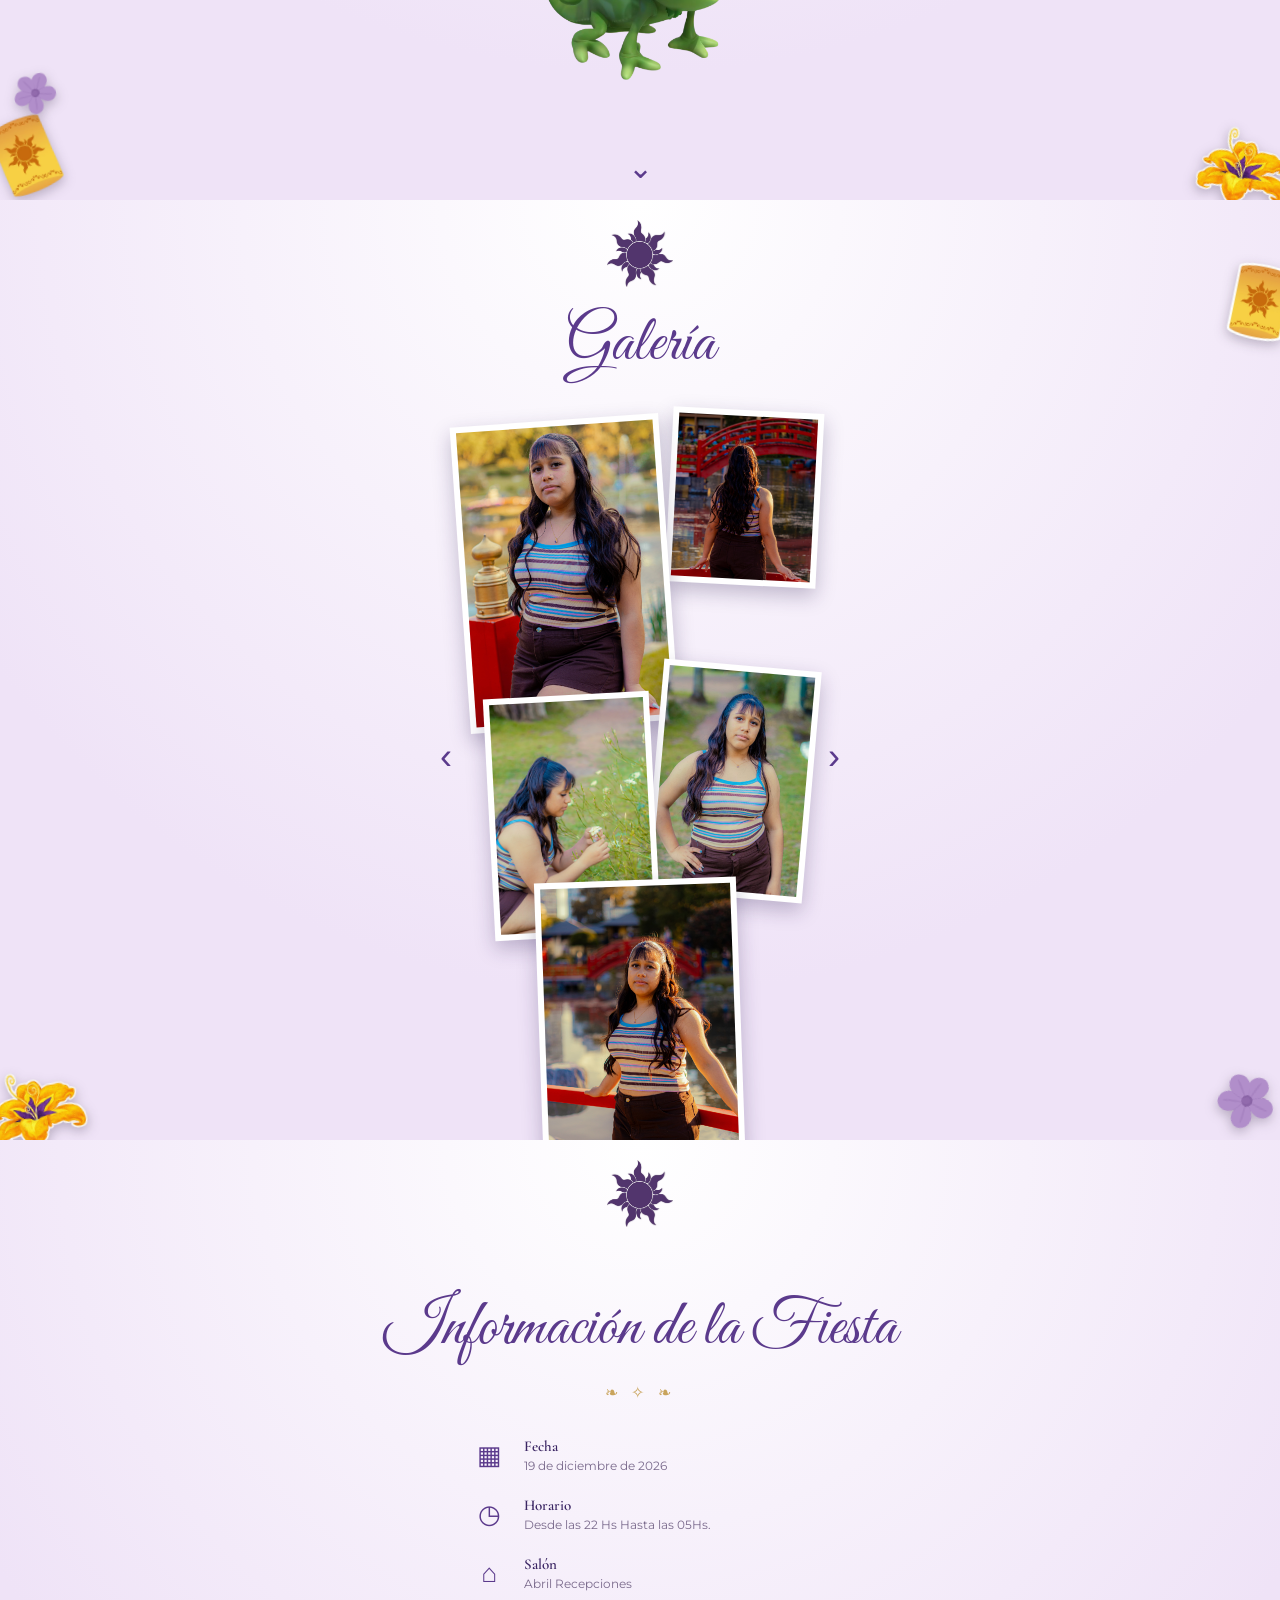
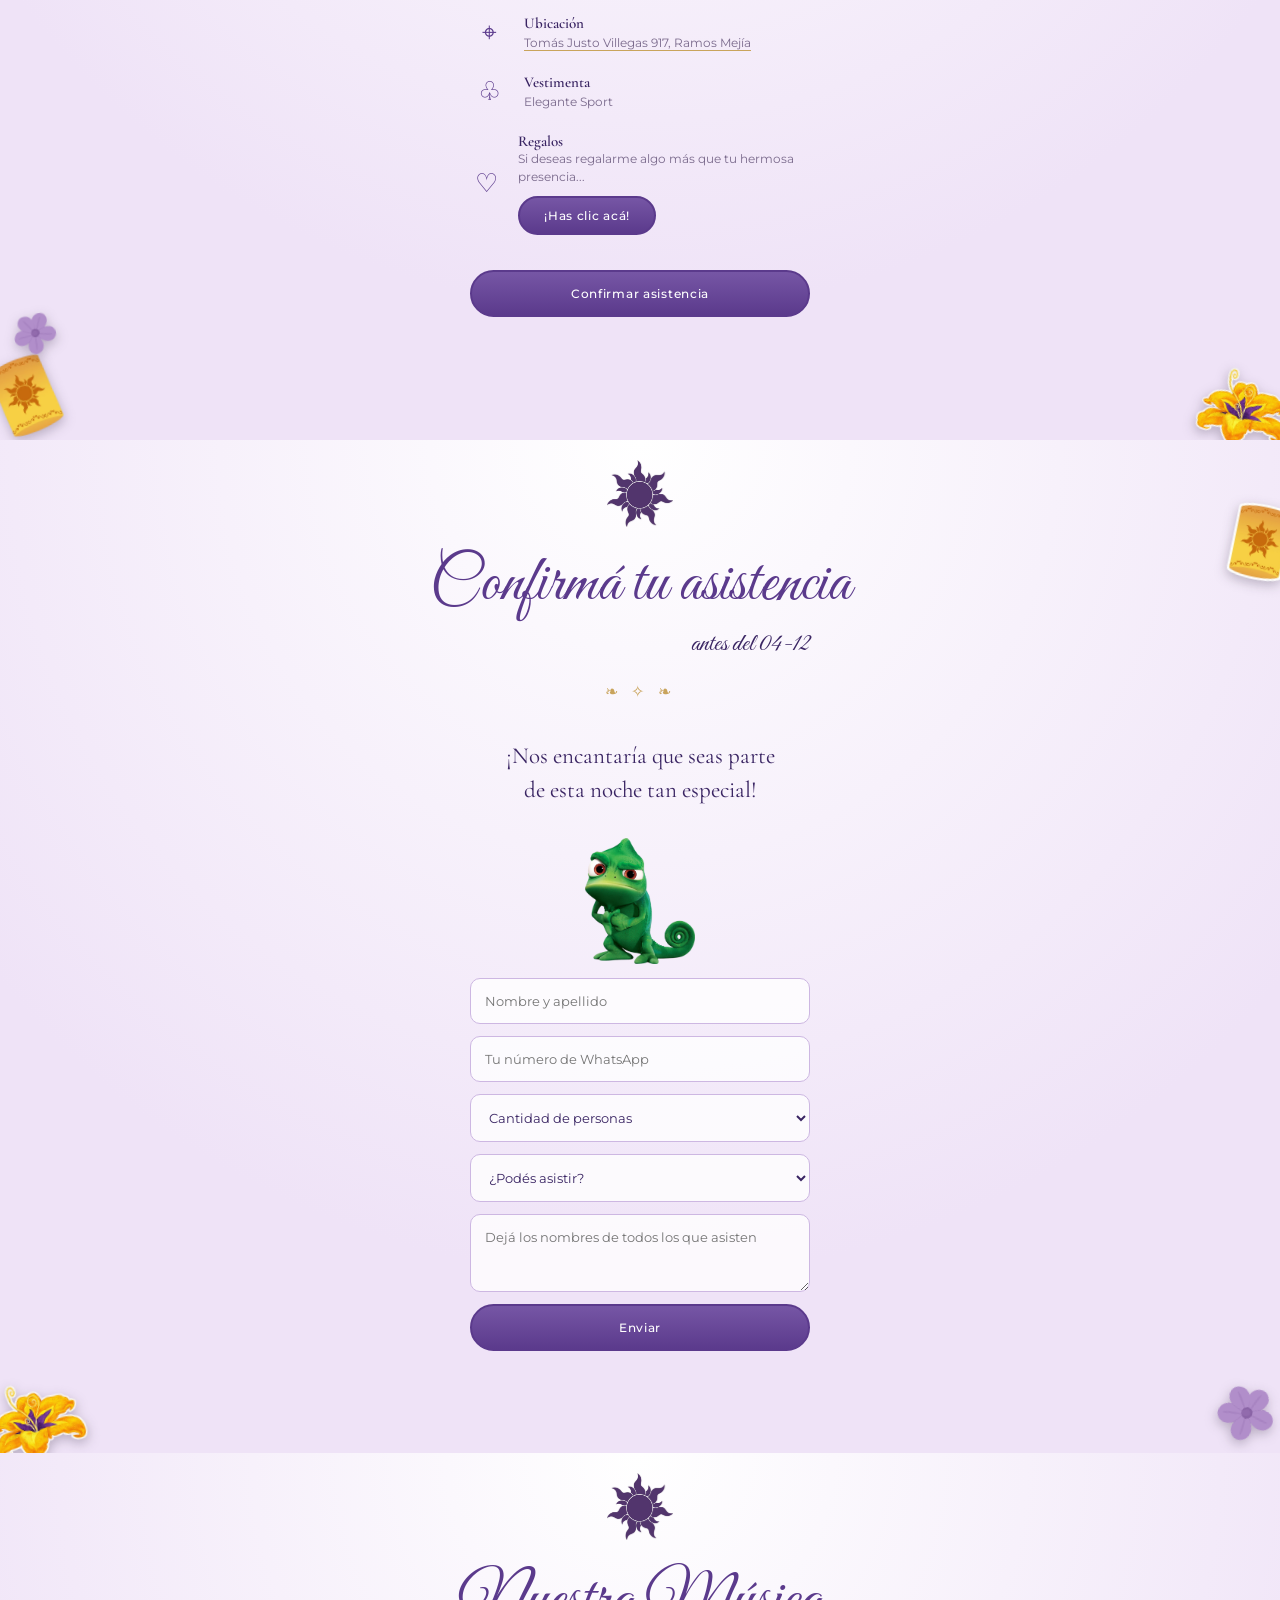
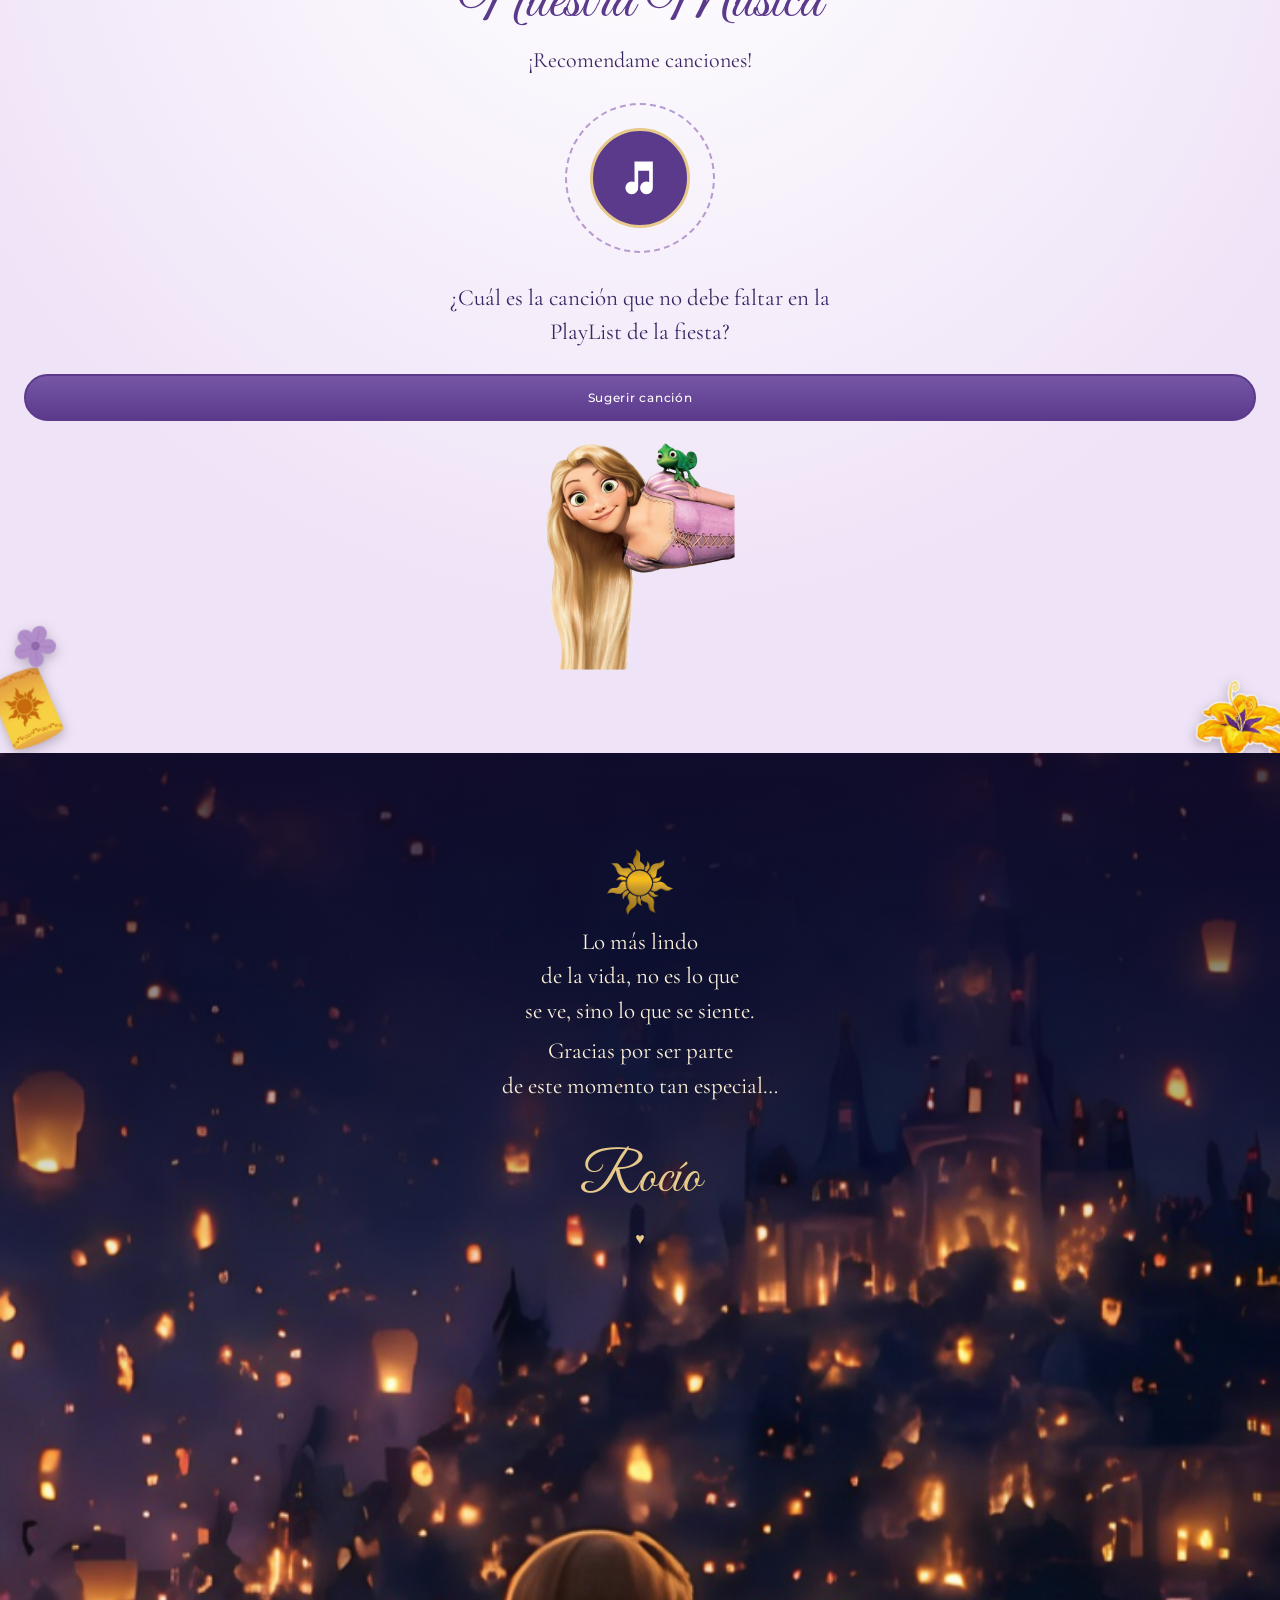
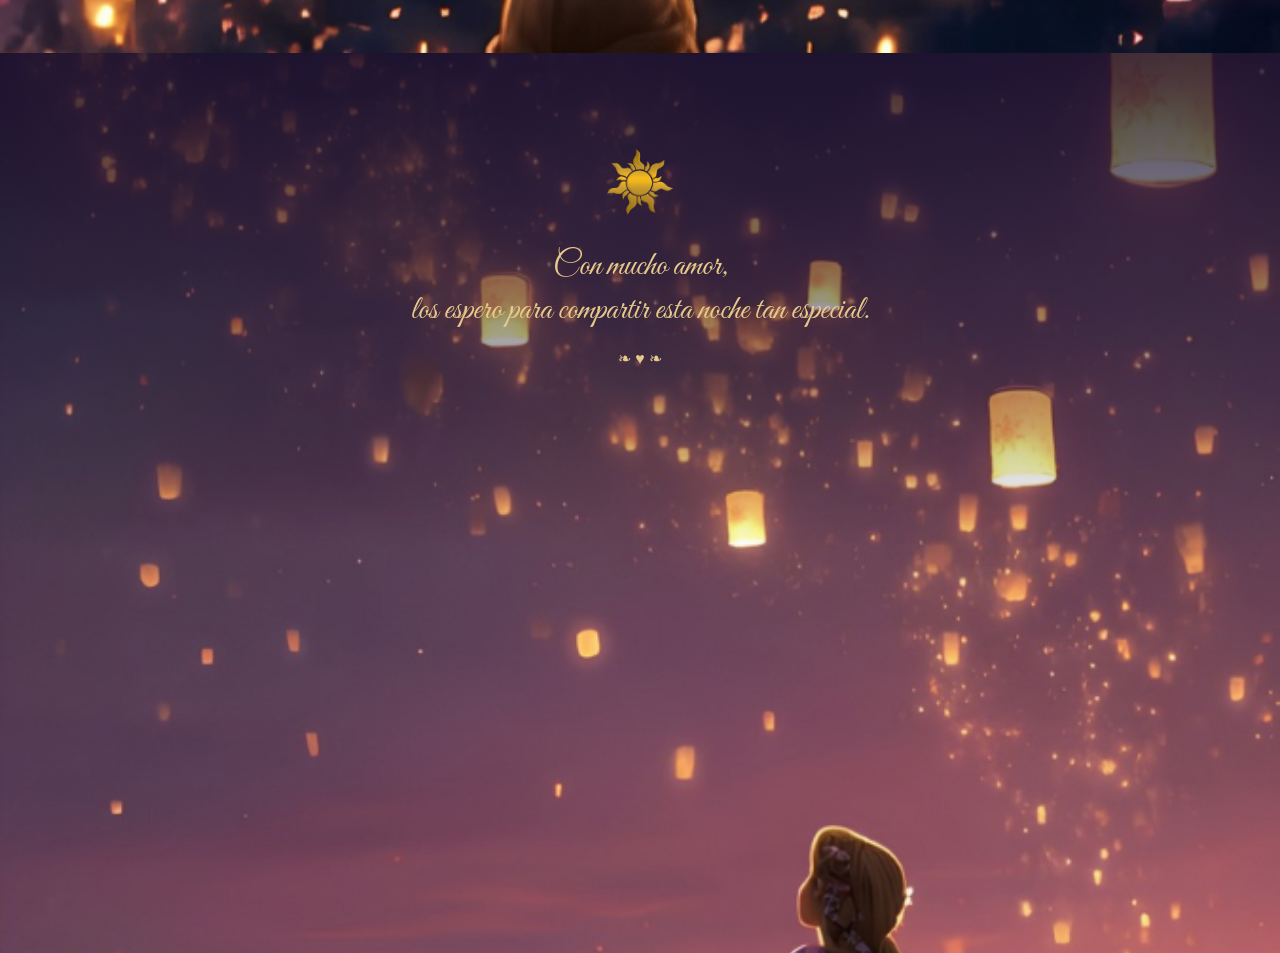
==== commit 30e2c62a: "Enhance index.html with SEO and social media meta tags Added meta tags for SEO and social media shar" ====
--- a/index.html
+++ b/index.html
@@ -4,7 +4,18 @@
 <meta charset="utf-8">
 <meta name="viewport" content="width=device-width, initial-scale=1">
 <meta name="theme-color" content="#3b2466">
-<title>Mis XV · Rocío </title>
+<title>Mis XV · Rocío</title>
+<meta name="description" content="Estás invitado a celebrar mis 15 años. Tocá para abrir la invitación ✨">
+<meta property="og:type" content="website">
+<meta property="og:locale" content="es_AR">
+<meta property="og:title" content="Mis XV · Rocío">
+<meta property="og:description" content="Estás invitado a celebrar mis 15 años. Tocá para abrir la invitación ✨">
+<meta property="og:url" content="https://mis-xv-rocio.pages.dev/">
+<meta property="og:image" content="https://mis-xv-rocio.pages.dev/assets/preview.jpg">
+<meta property="og:image:type" content="image/jpeg">
+<meta property="og:image:width" content="1200">
+<meta property="og:image:height" content="630">
+<meta name="twitter:card" content="summary_large_image">
 <link href="https://fonts.googleapis.com/css2?family=Cormorant+Garamond:wght@400;500;600&family=Great+Vibes&family=Montserrat:wght@300;400;500&display=swap" rel="stylesheet">
 <style>:root{--ink:#3a2563;--purple:#5b3a8c;--deep:#2a1a4d;--gold:#e6c98b;--lav:#efe3f7;--cream:#fbf6fd}
 *{box-sizing:border-box}html{scroll-behavior:smooth}
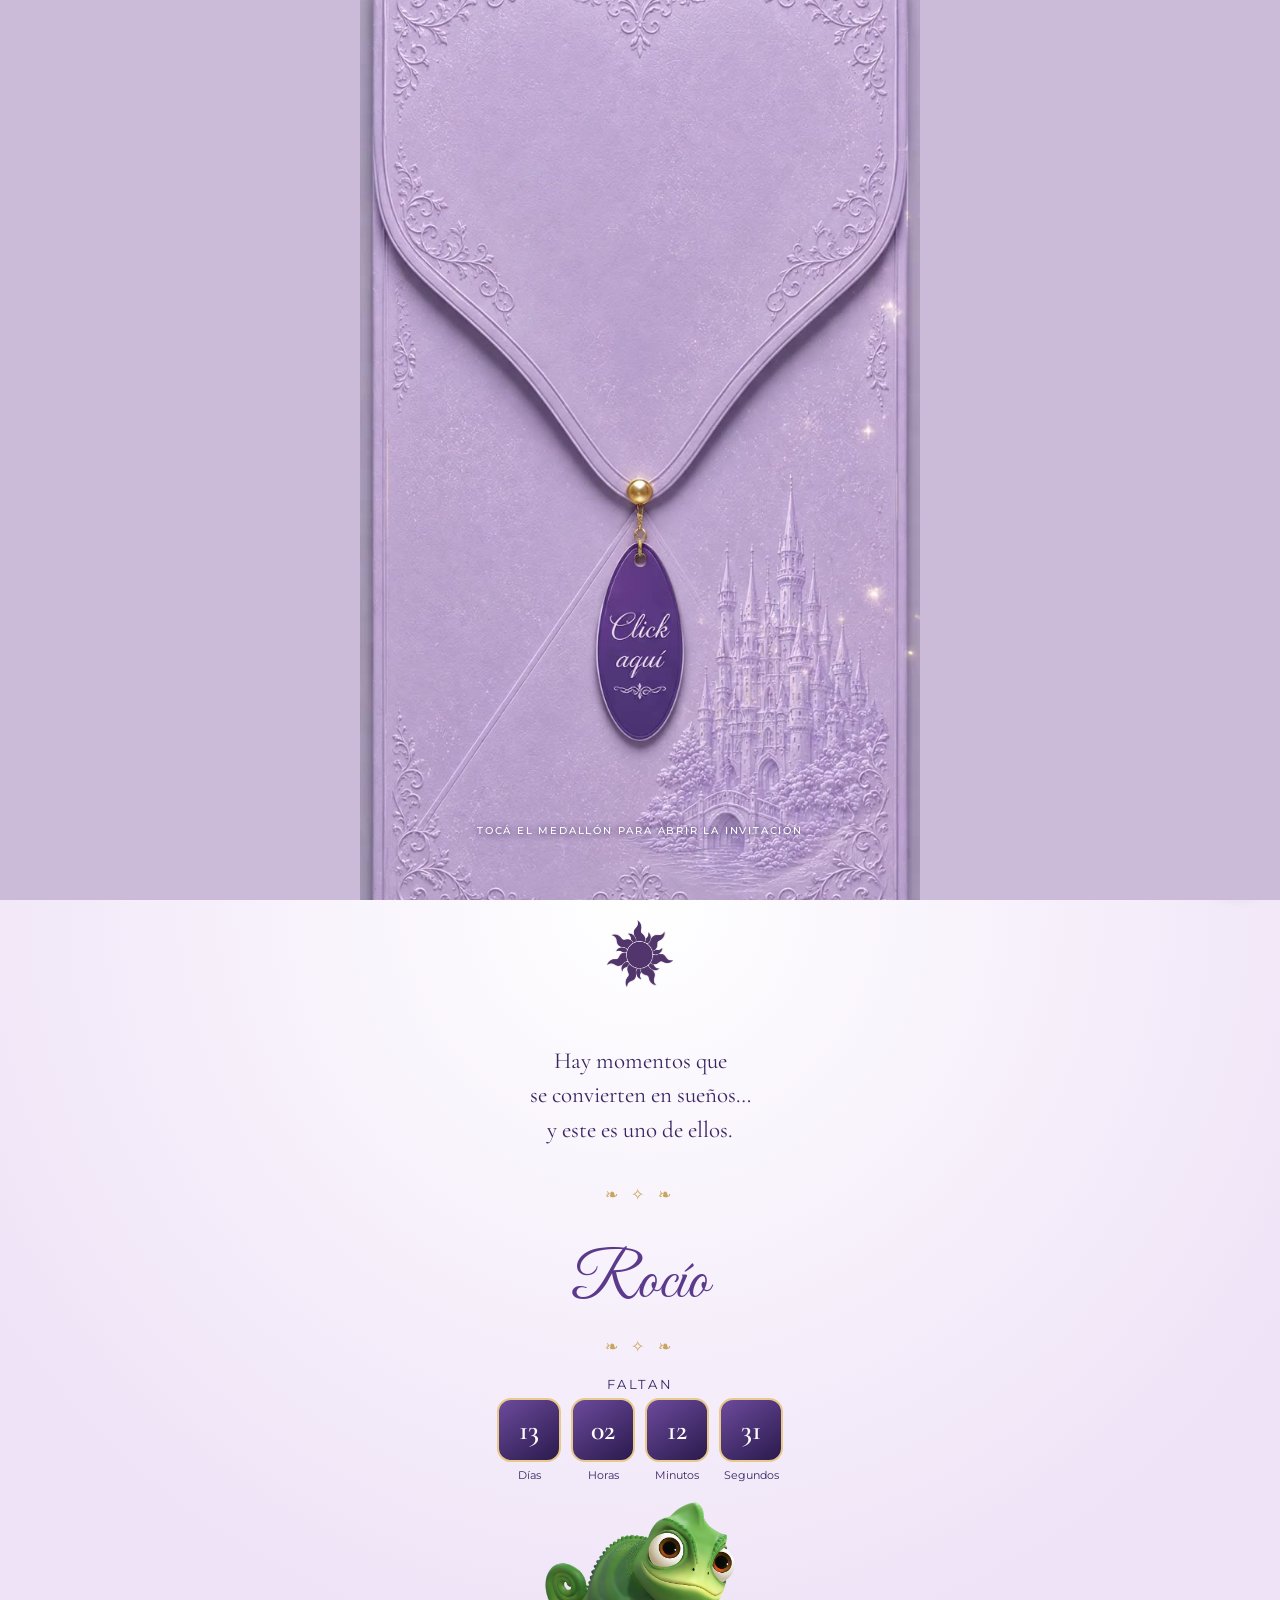
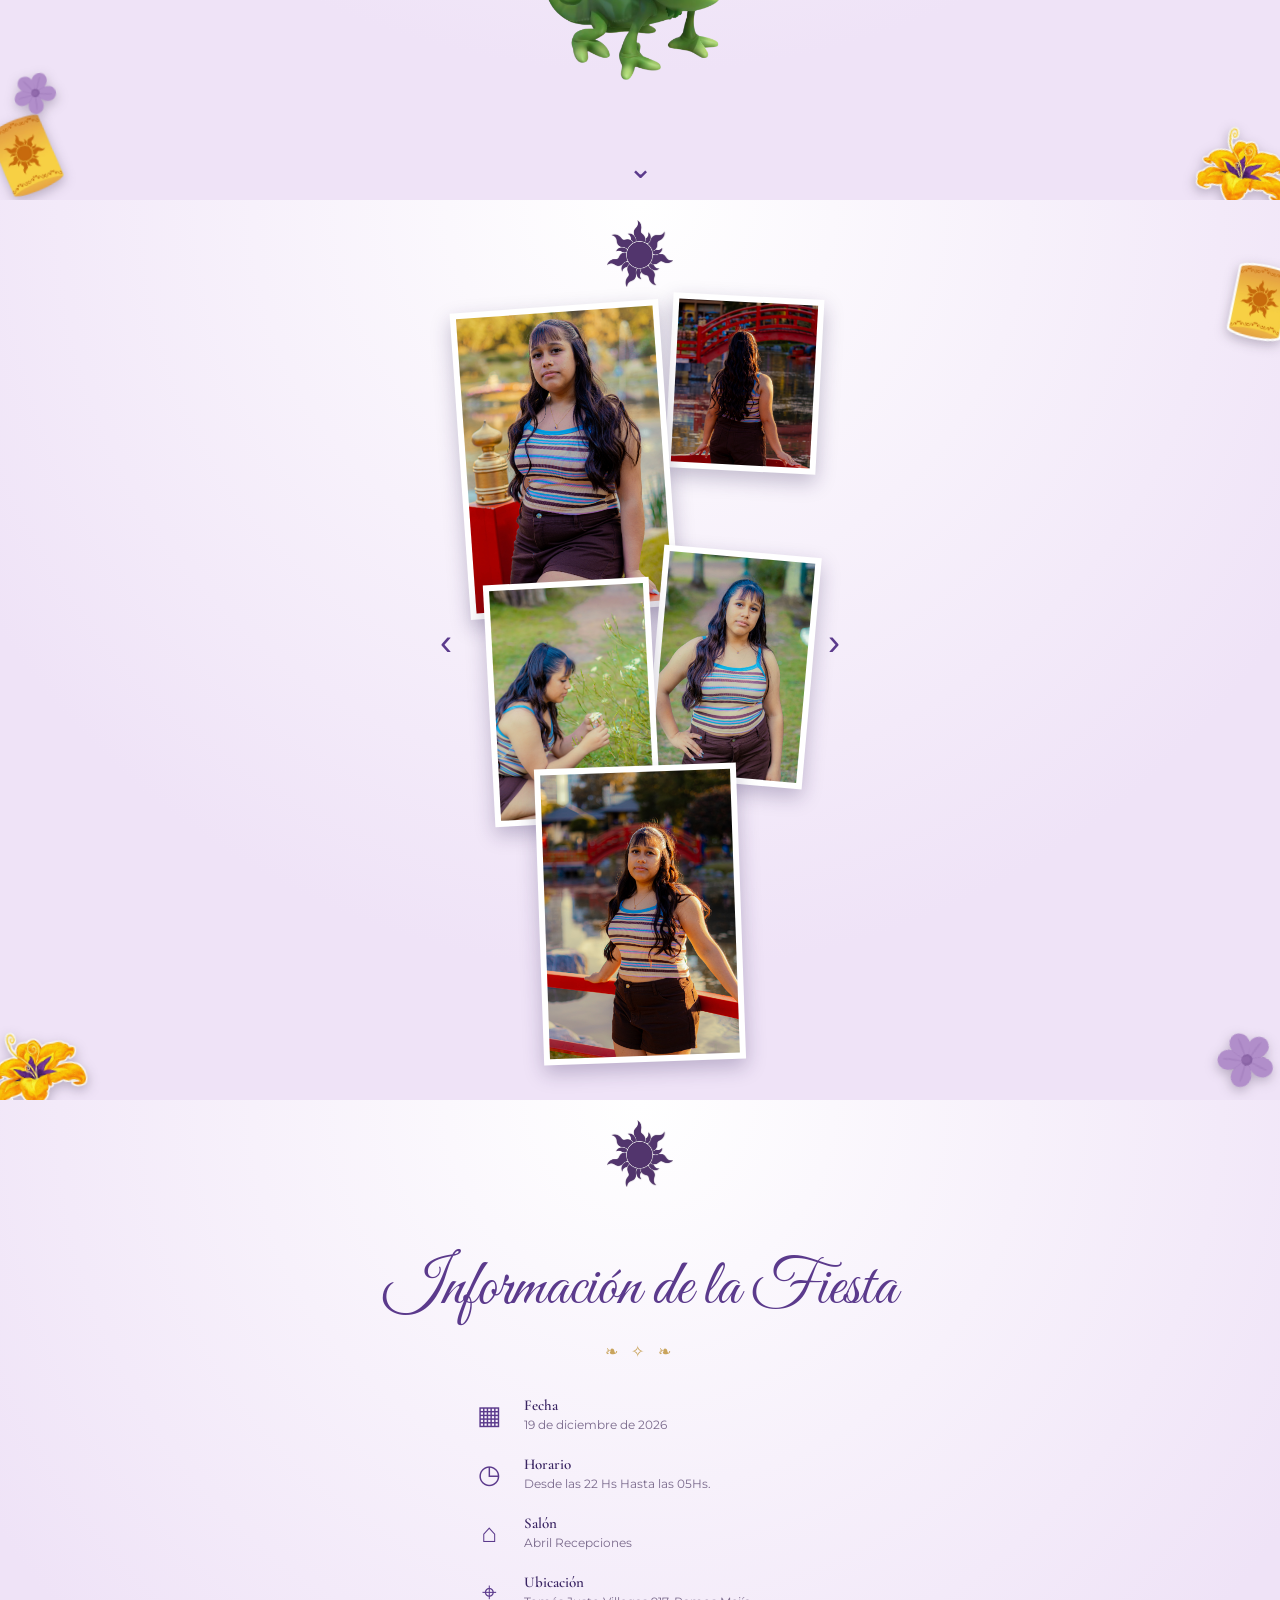
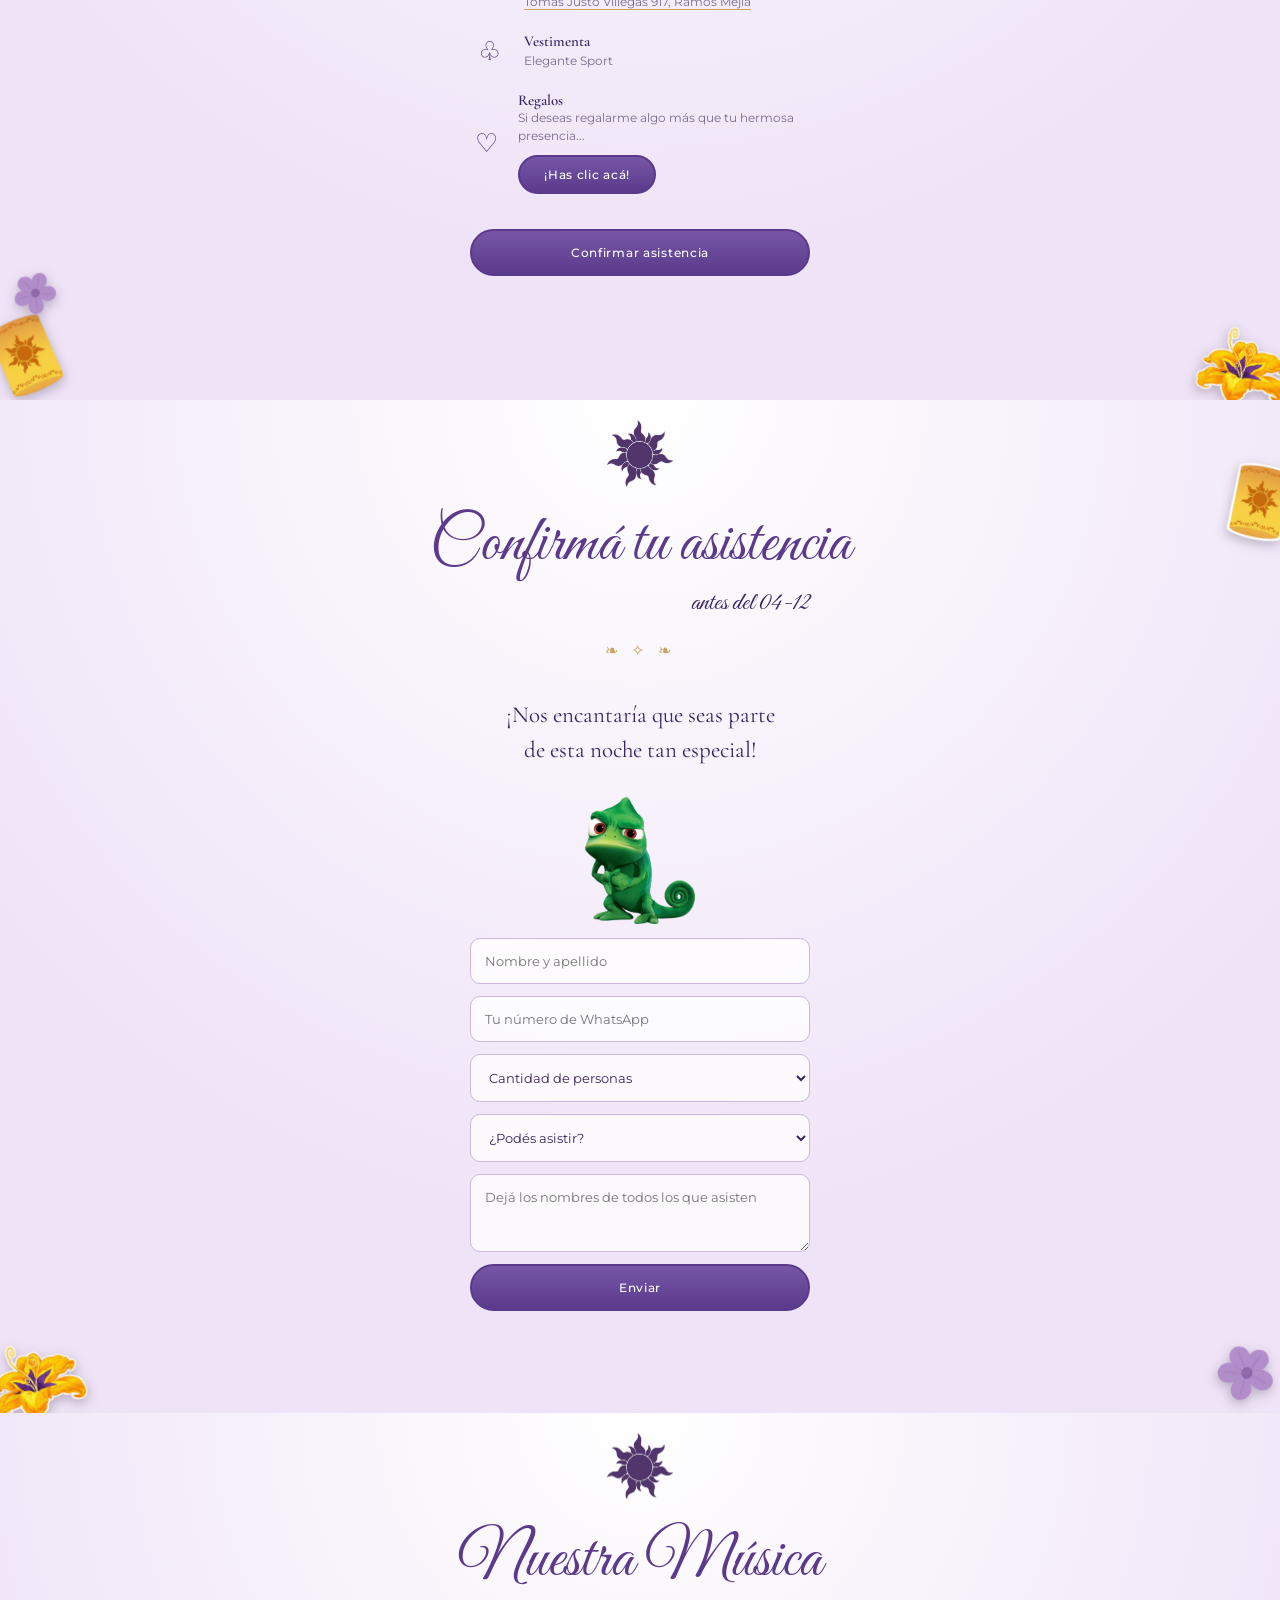
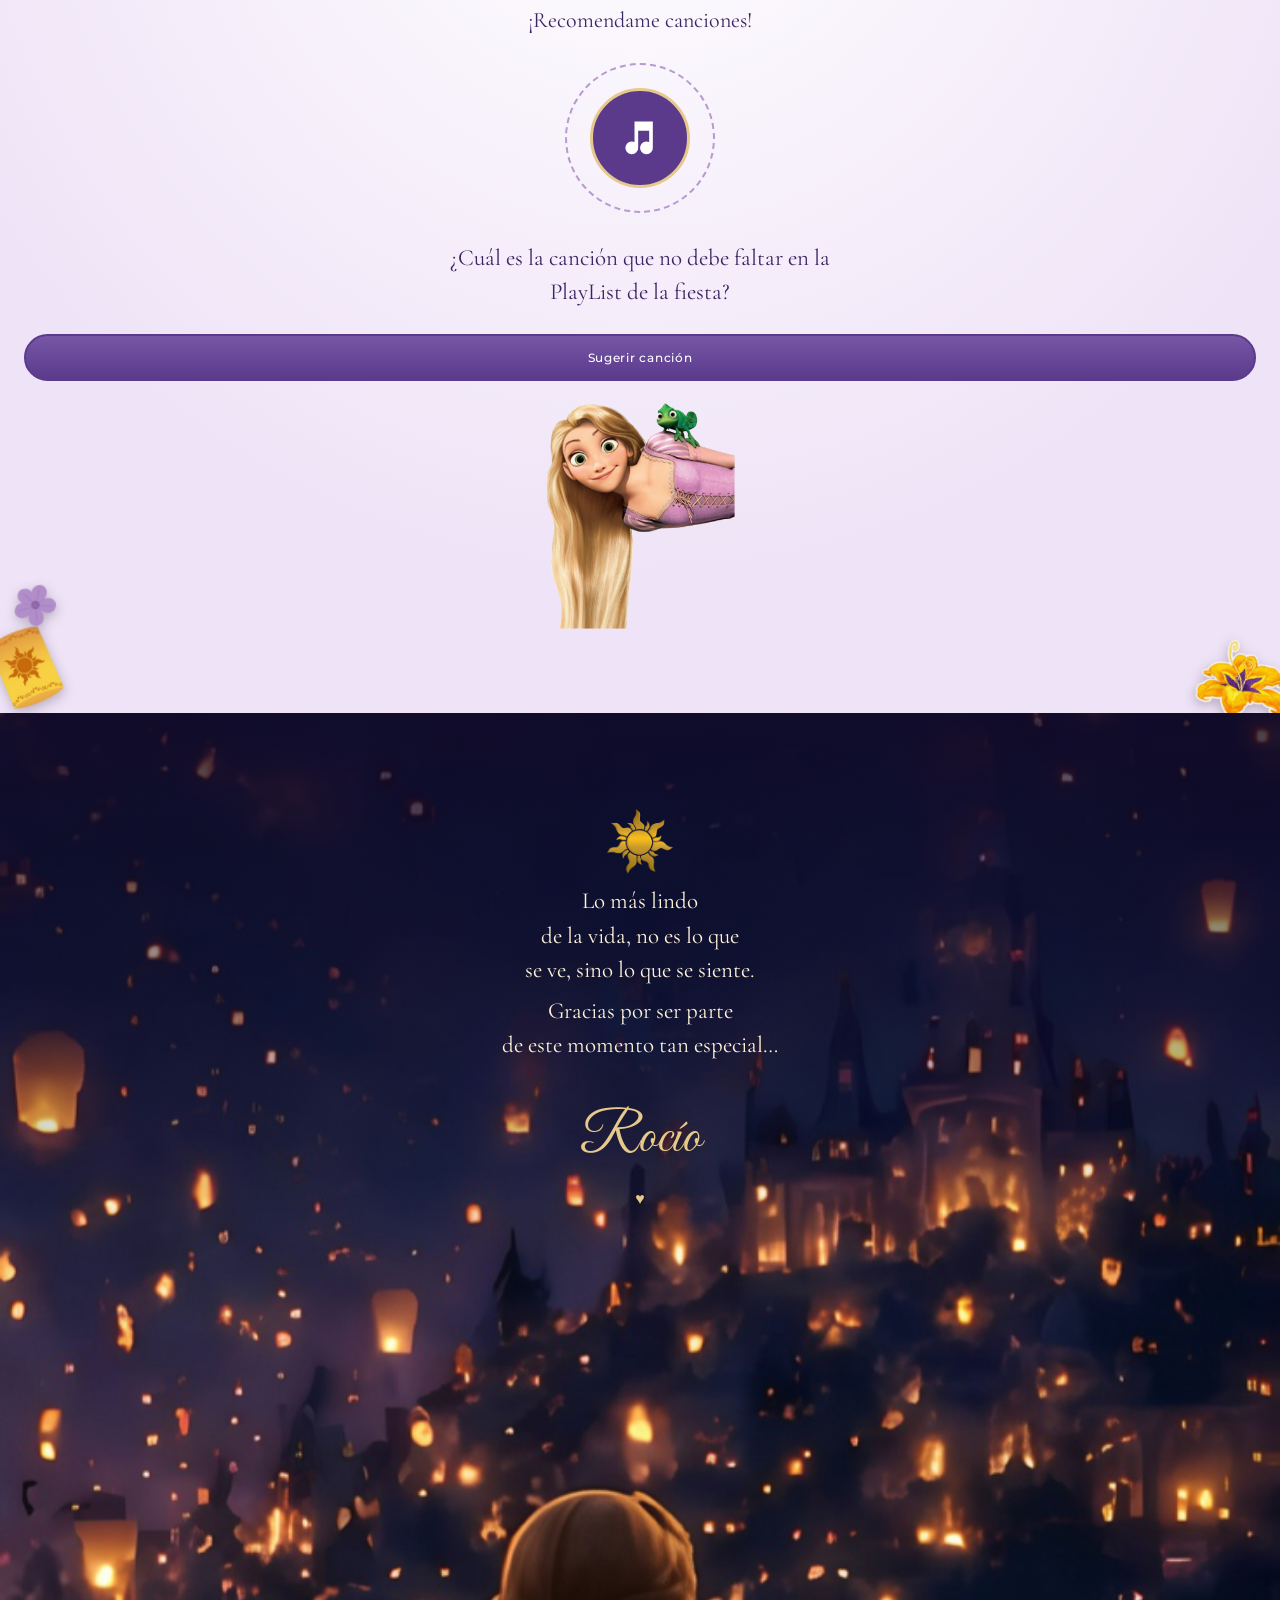
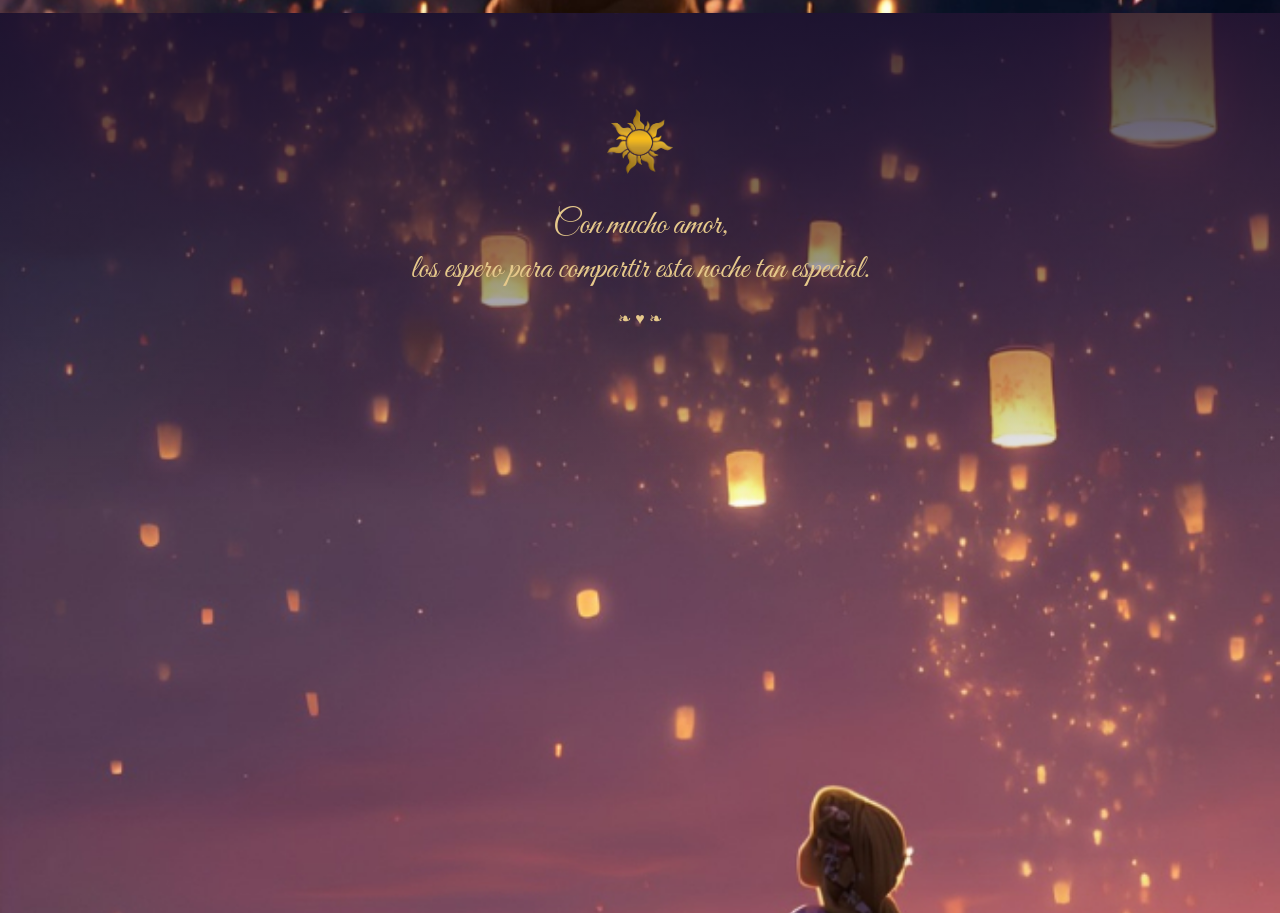
==== commit 2995ec0a: "Update gallery section styles and remove heading Adjusted styles for the gallery section and removed" ====
--- a/index.html
+++ b/index.html
@@ -48,6 +48,7 @@
 .count span{font-size:11px}
 .pascal{width:120px;margin-top:22px}
 .gal{position:relative;width:min(360px,100%);margin-top:26px}.stack{position:relative;height:650px}
+#galeria{justify-content:flex-start;padding-top:96px}#galeria .gal{margin-top:0}
 .ph{position:absolute;box-sizing:border-box;margin:0;padding:6px;background:#fff;border:0;box-shadow:0 8px 20px #2a1a4d44;overflow:visible}
 .ph img{width:100%;height:auto;object-fit:unset;display:block}
 .ph:nth-child(1){left:0;top:10px;width:58%;transform:rotate(-4deg);z-index:2}
@@ -158,7 +159,6 @@
 
 <section class="paper" id="galeria">
   <span class="px sun dark" role="img" aria-label="Sol violeta" style="--w:66px;--iw:579;--ih:564;--bx:27;--by:10;--bw:525;--bh:531;--img:url('assets/Sol violeta.png')"></span>
-  <h2 class="script purple">Galería</h2>
   <div class="gal">
     <button class="arr l" id="prev" aria-label="Anterior">‹</button>
     <div class="stack" id="stack">
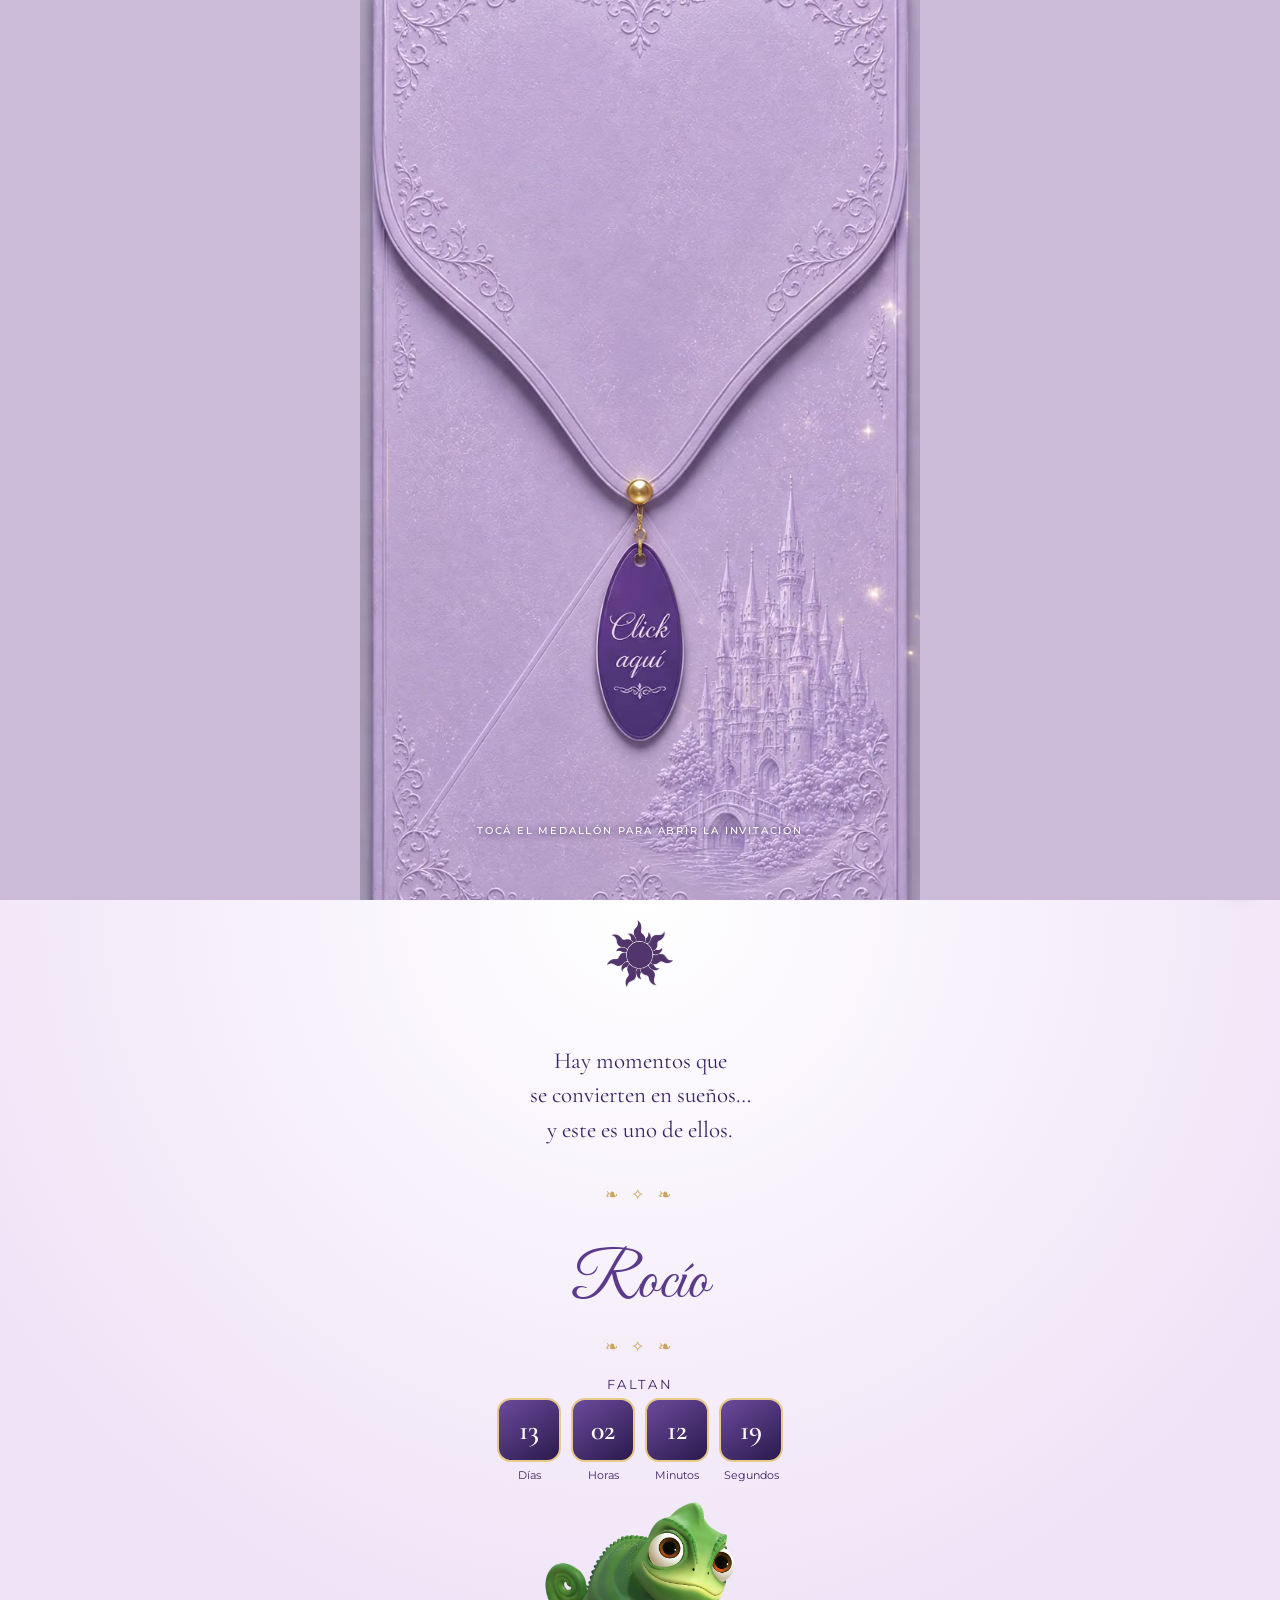
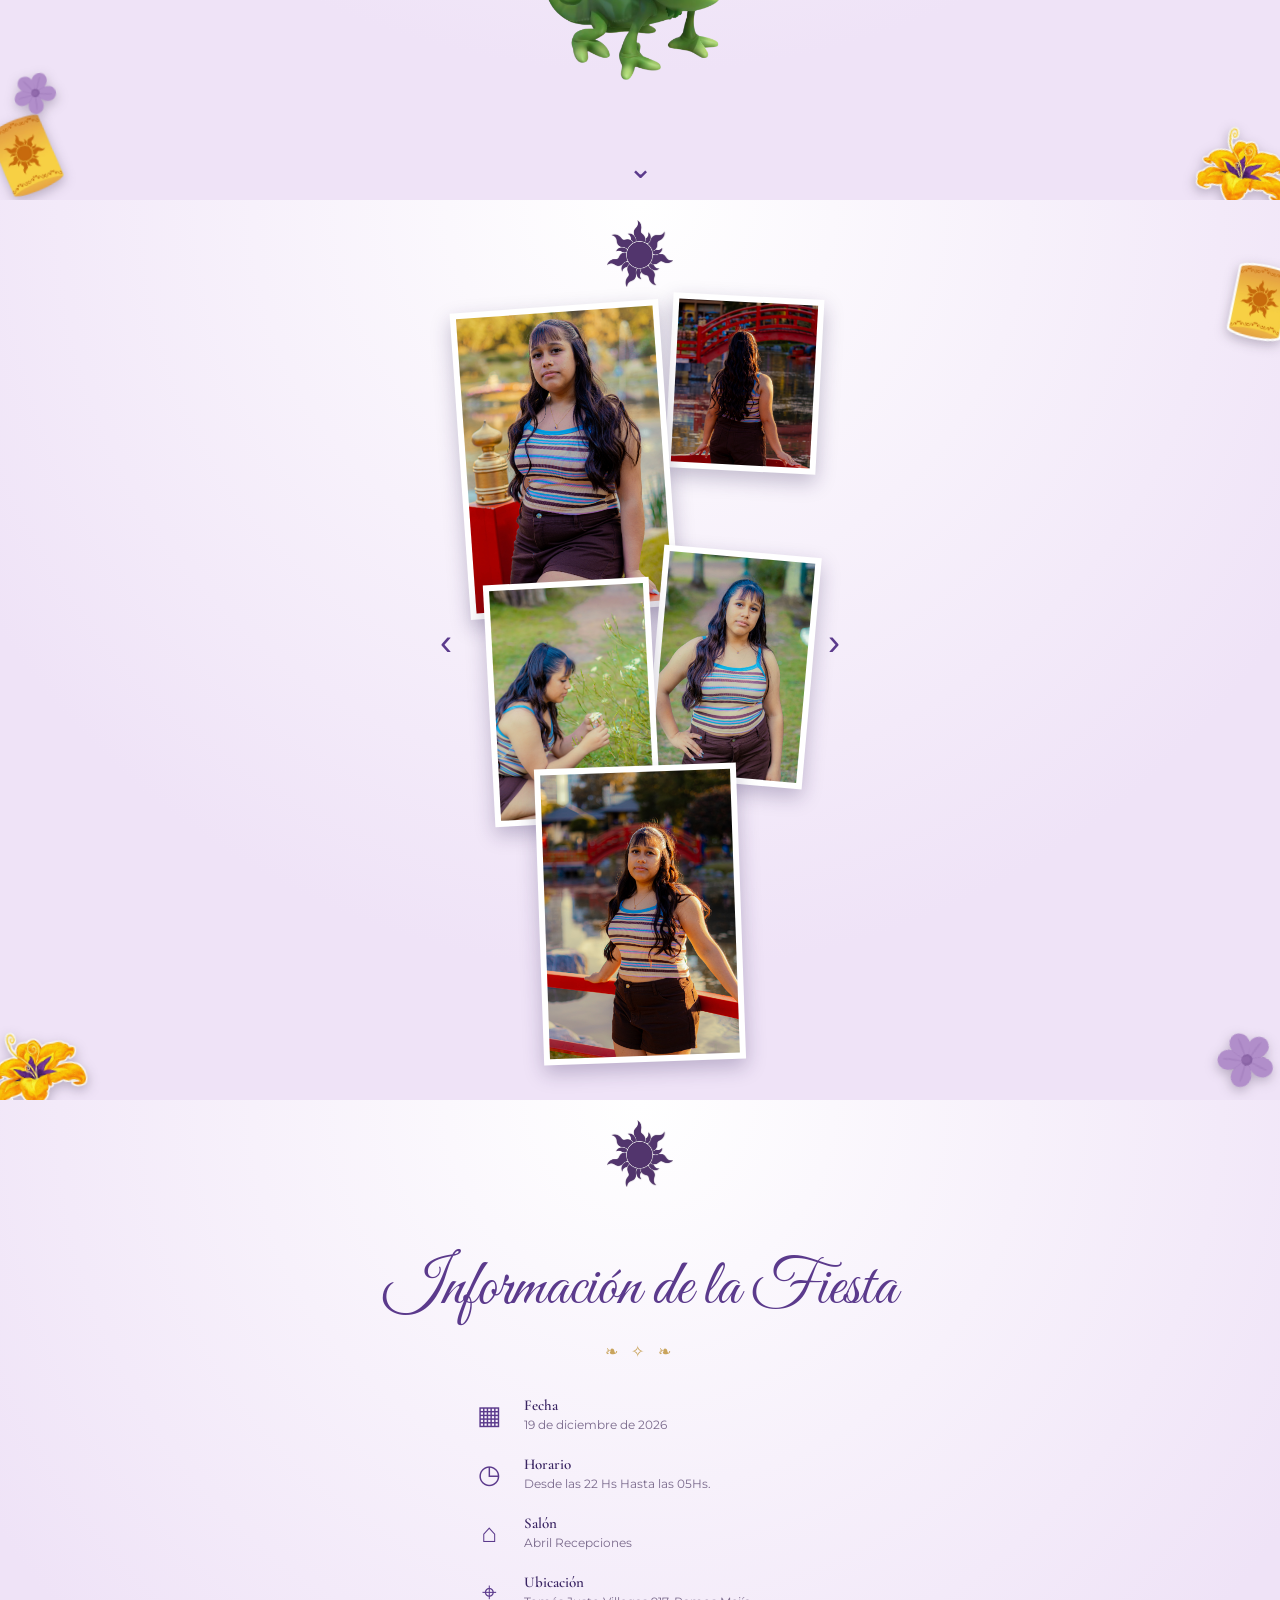
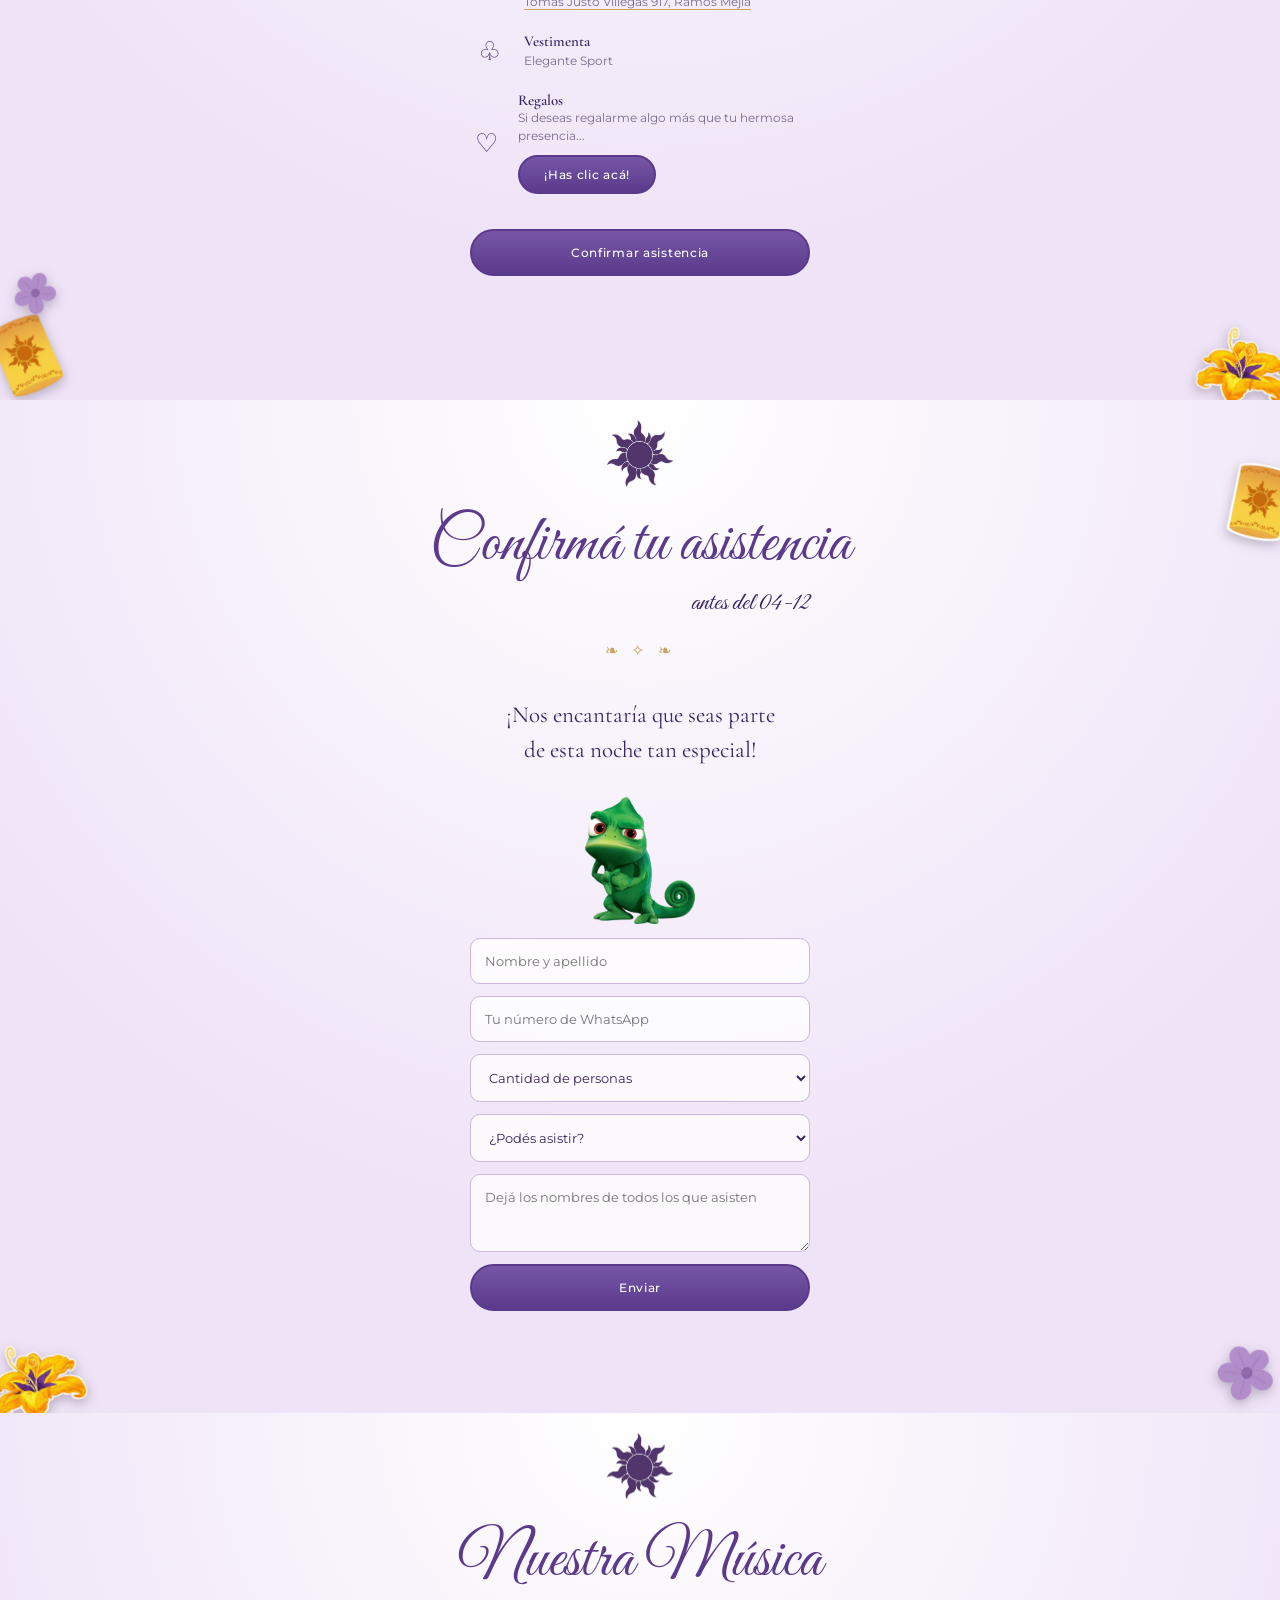
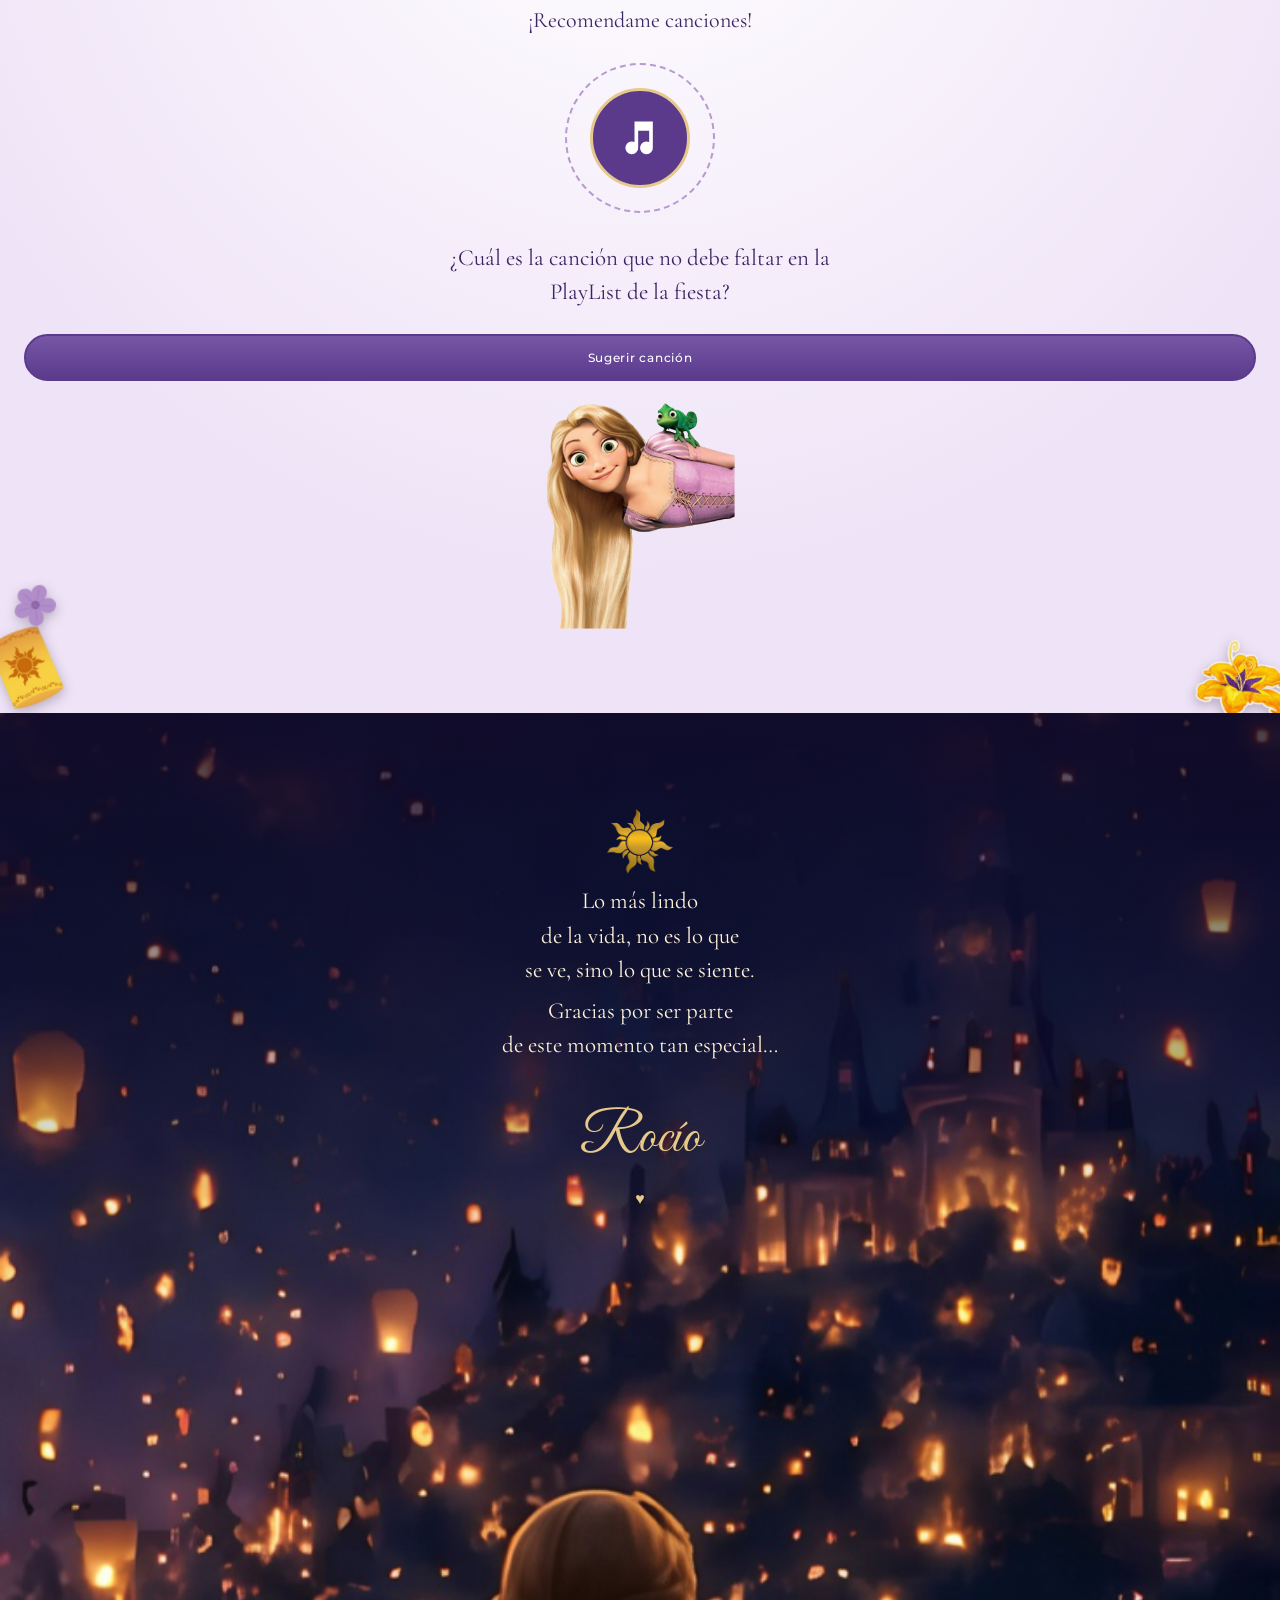
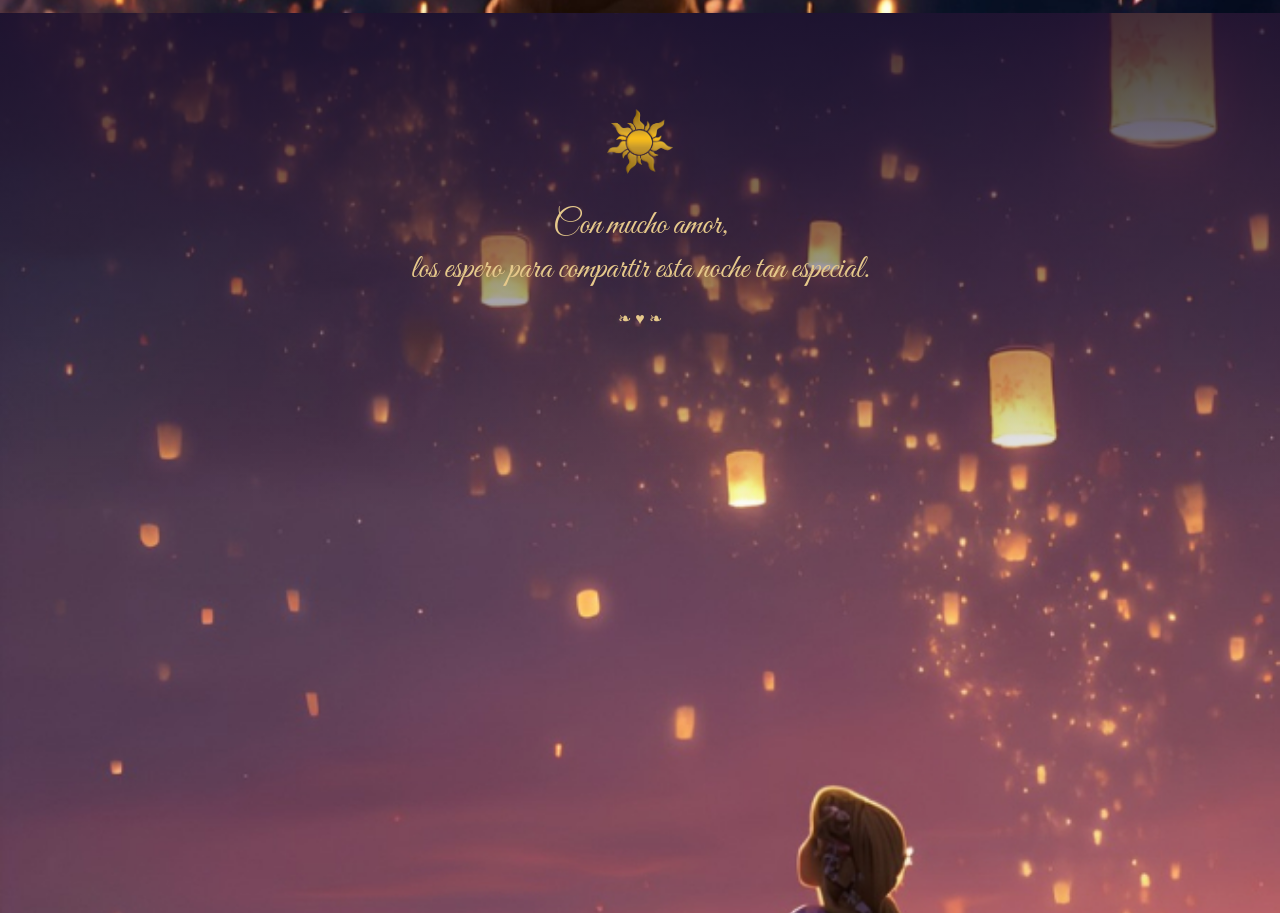
==== commit 7d633307: "Update WhatsApp number and attendance handling Updated WhatsApp number and modified attendance logic" ====
--- a/index.html
+++ b/index.html
@@ -268,7 +268,7 @@
 </div></div>
 <script>(() => {
   'use strict';
-  const WHATSAPP_NUMBER = ''; // Completar: código de país + área, solo números. Ej: 5491166297224
+  const WHATSAPP_NUMBER = '5491166297224'; // Código de país + área, solo números
   const FIREBASE_API_KEY = 'AIzaSyBB9klQ5vfcydkqWXdt9zQo13EZK1Av1hM'; // Completar: apiKey de la app web de Firebase
   const FIREBASE_PROJECT_ID = 'yaz-26d2b'; // Completar: projectId de Firebase
   const eventDate = new Date('2026-12-19T00:00:00-03:00');
@@ -407,7 +407,10 @@
   const celiacWrap = $('celiacQuestion'), celiacCountWrap = $('celiacCountQuestion');
   const celiac = document.querySelector('[name=celiac]'), celiacCount = document.querySelector('[name=celiacCount]');
   const updateConditionalQuestions = () => {
-    cnt.required = att.value !== NO;
+    const notComing = att.value === NO;
+    cnt.required = !notComing;
+    cnt.hidden = notComing;
+    if (notComing) cnt.value = '';
     const attending = att.value === YES;
     celiacWrap.hidden = !attending;
     celiac.required = attending;
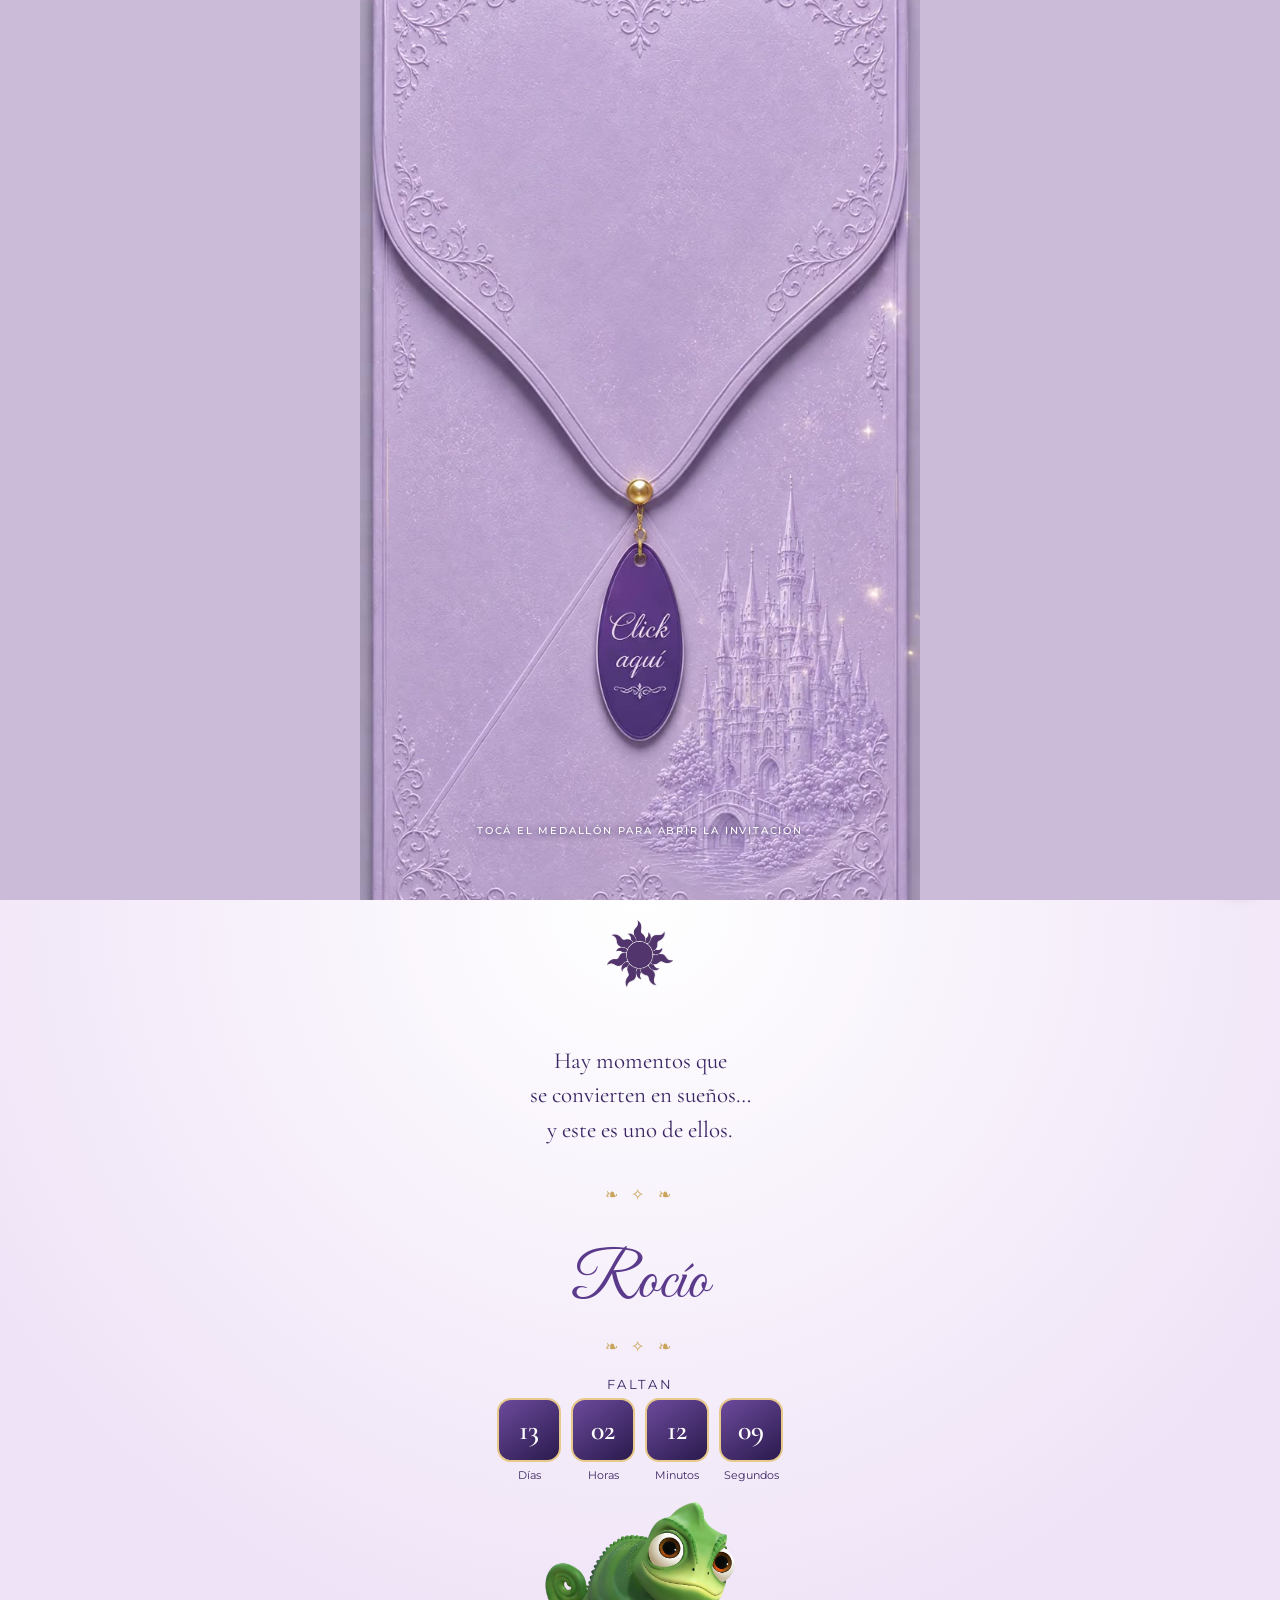
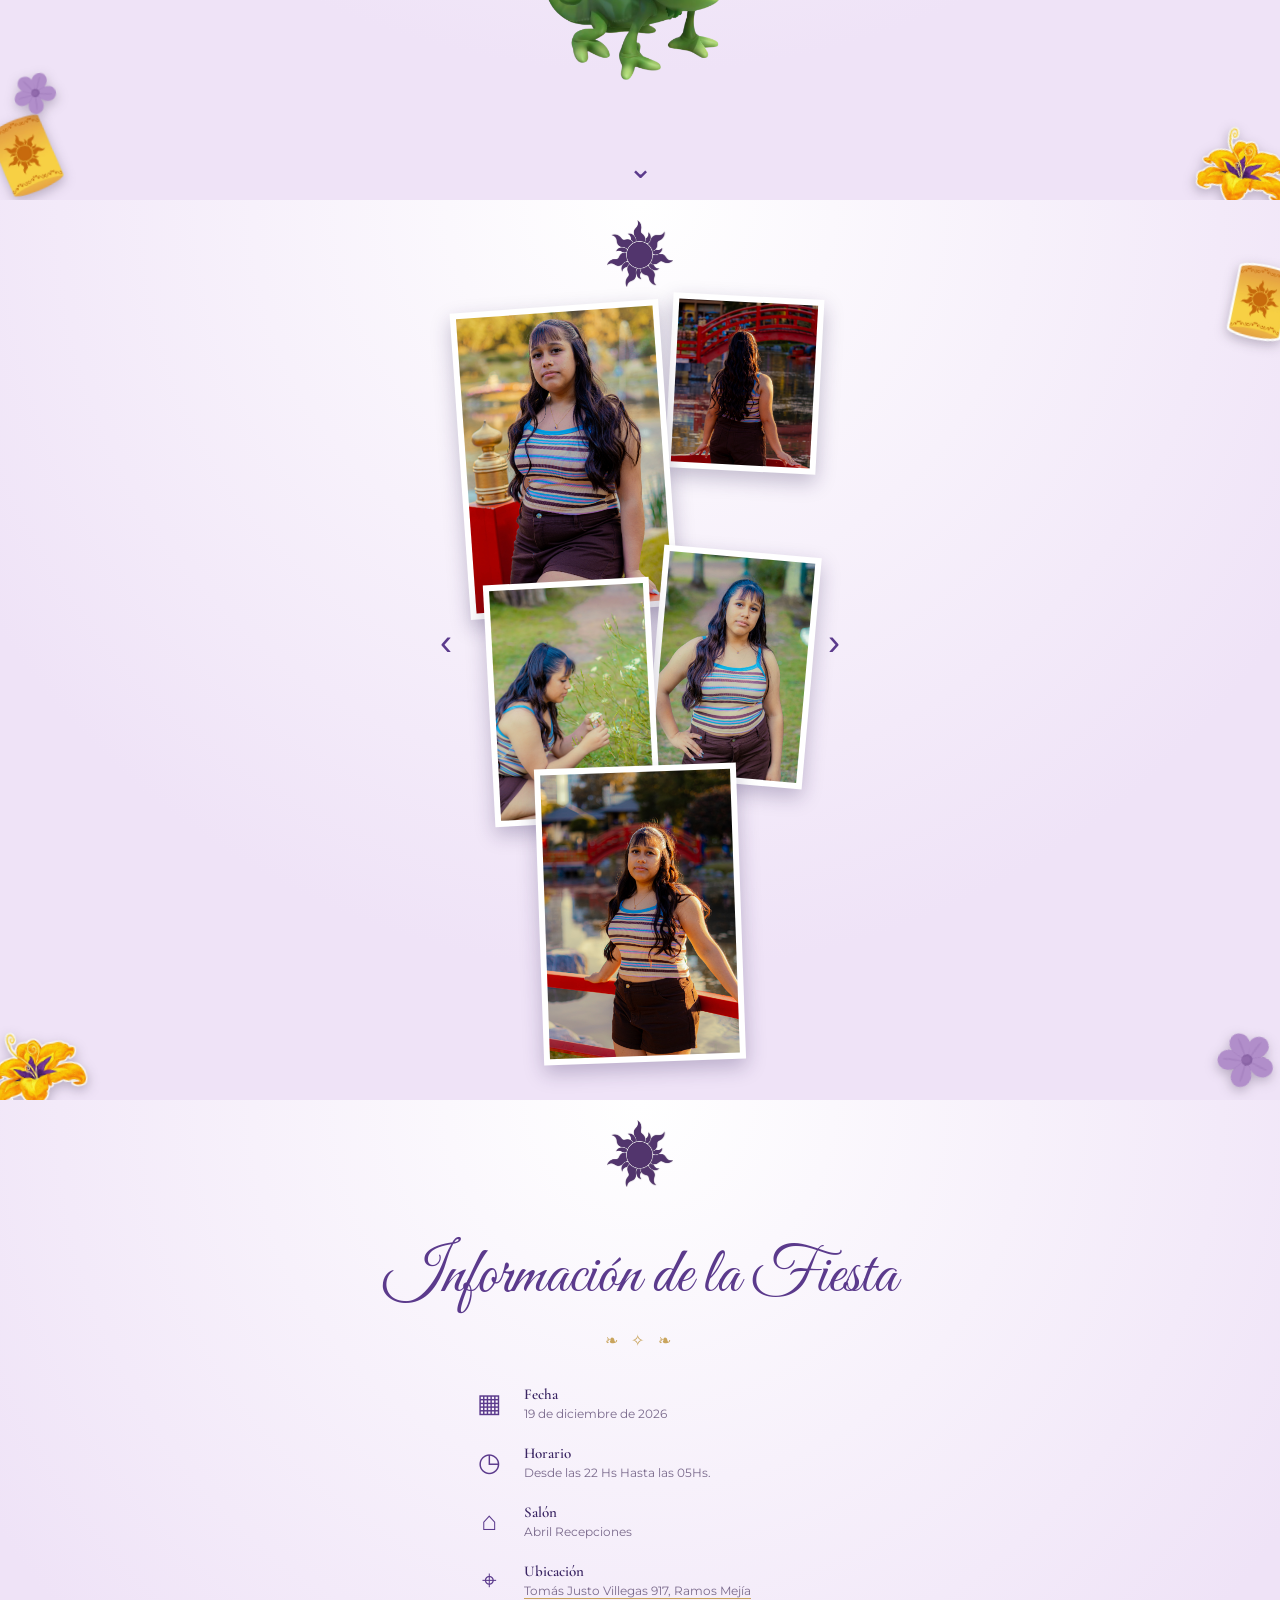
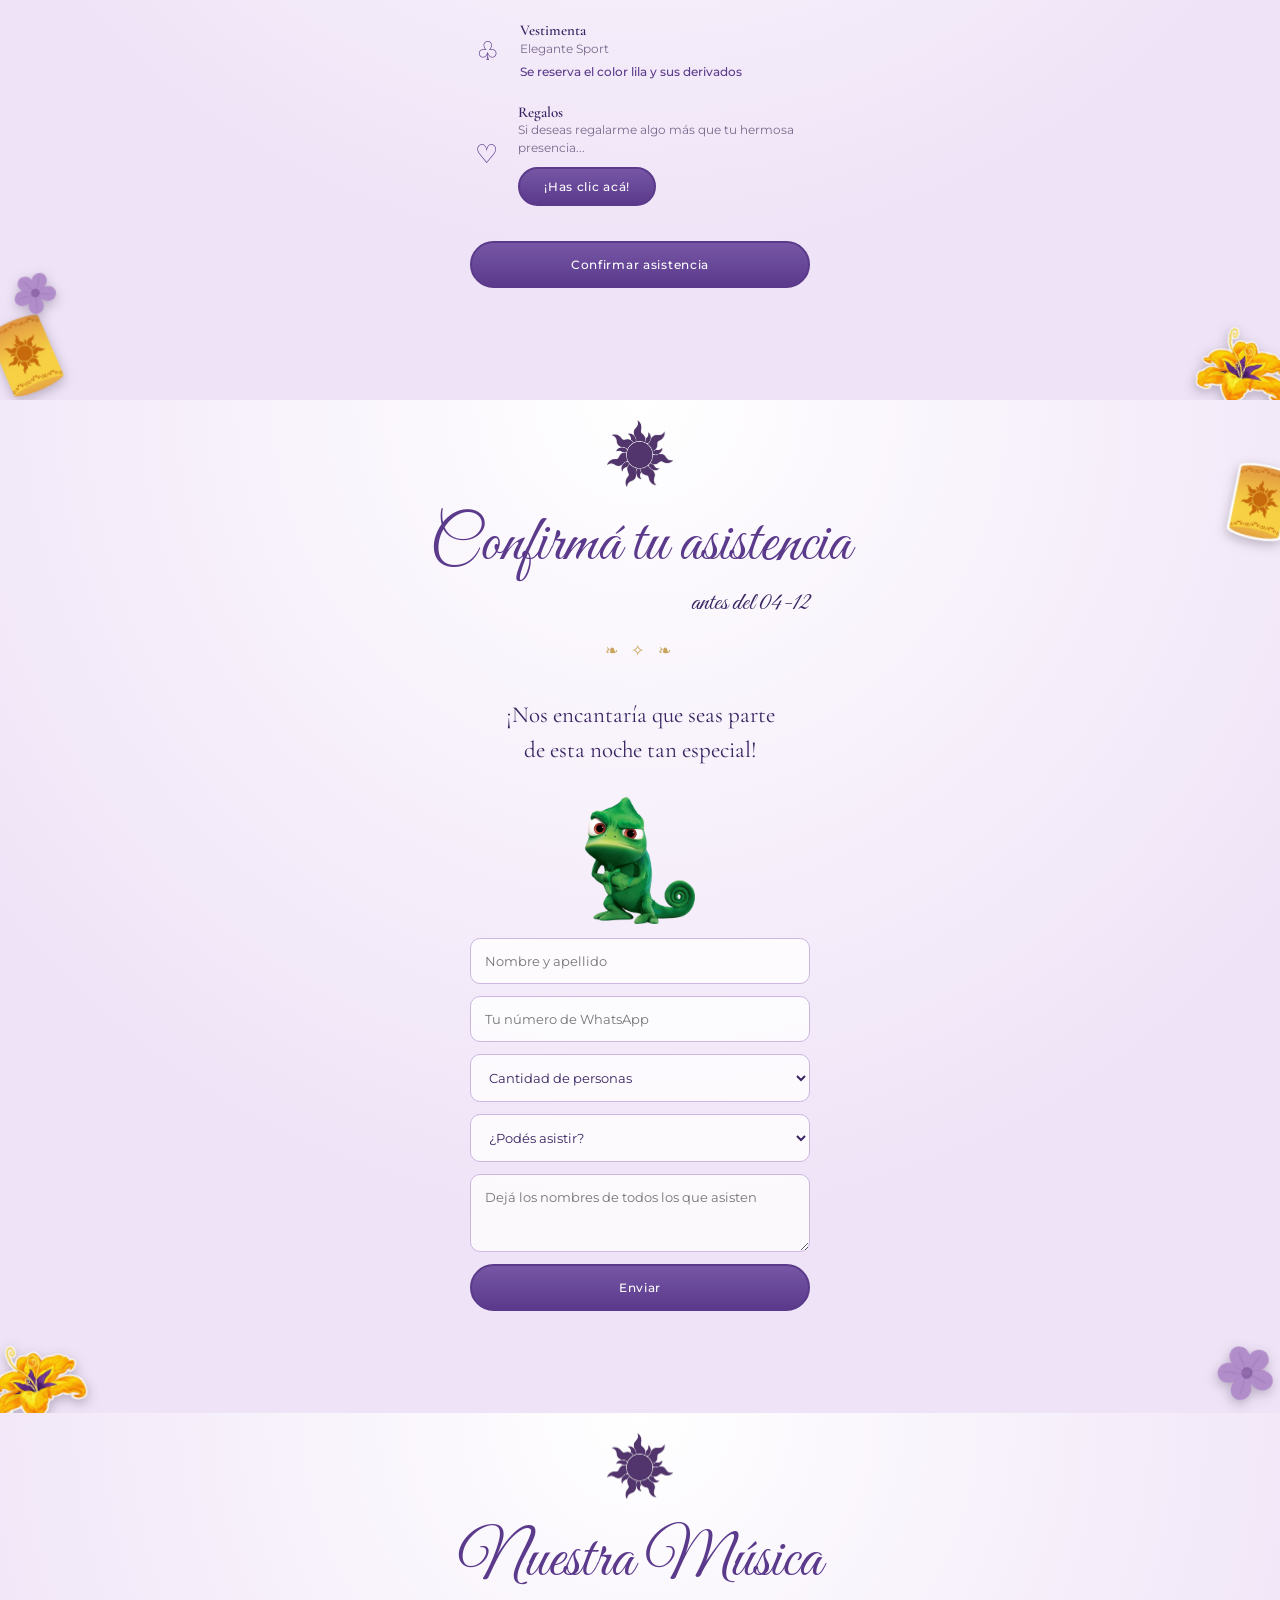
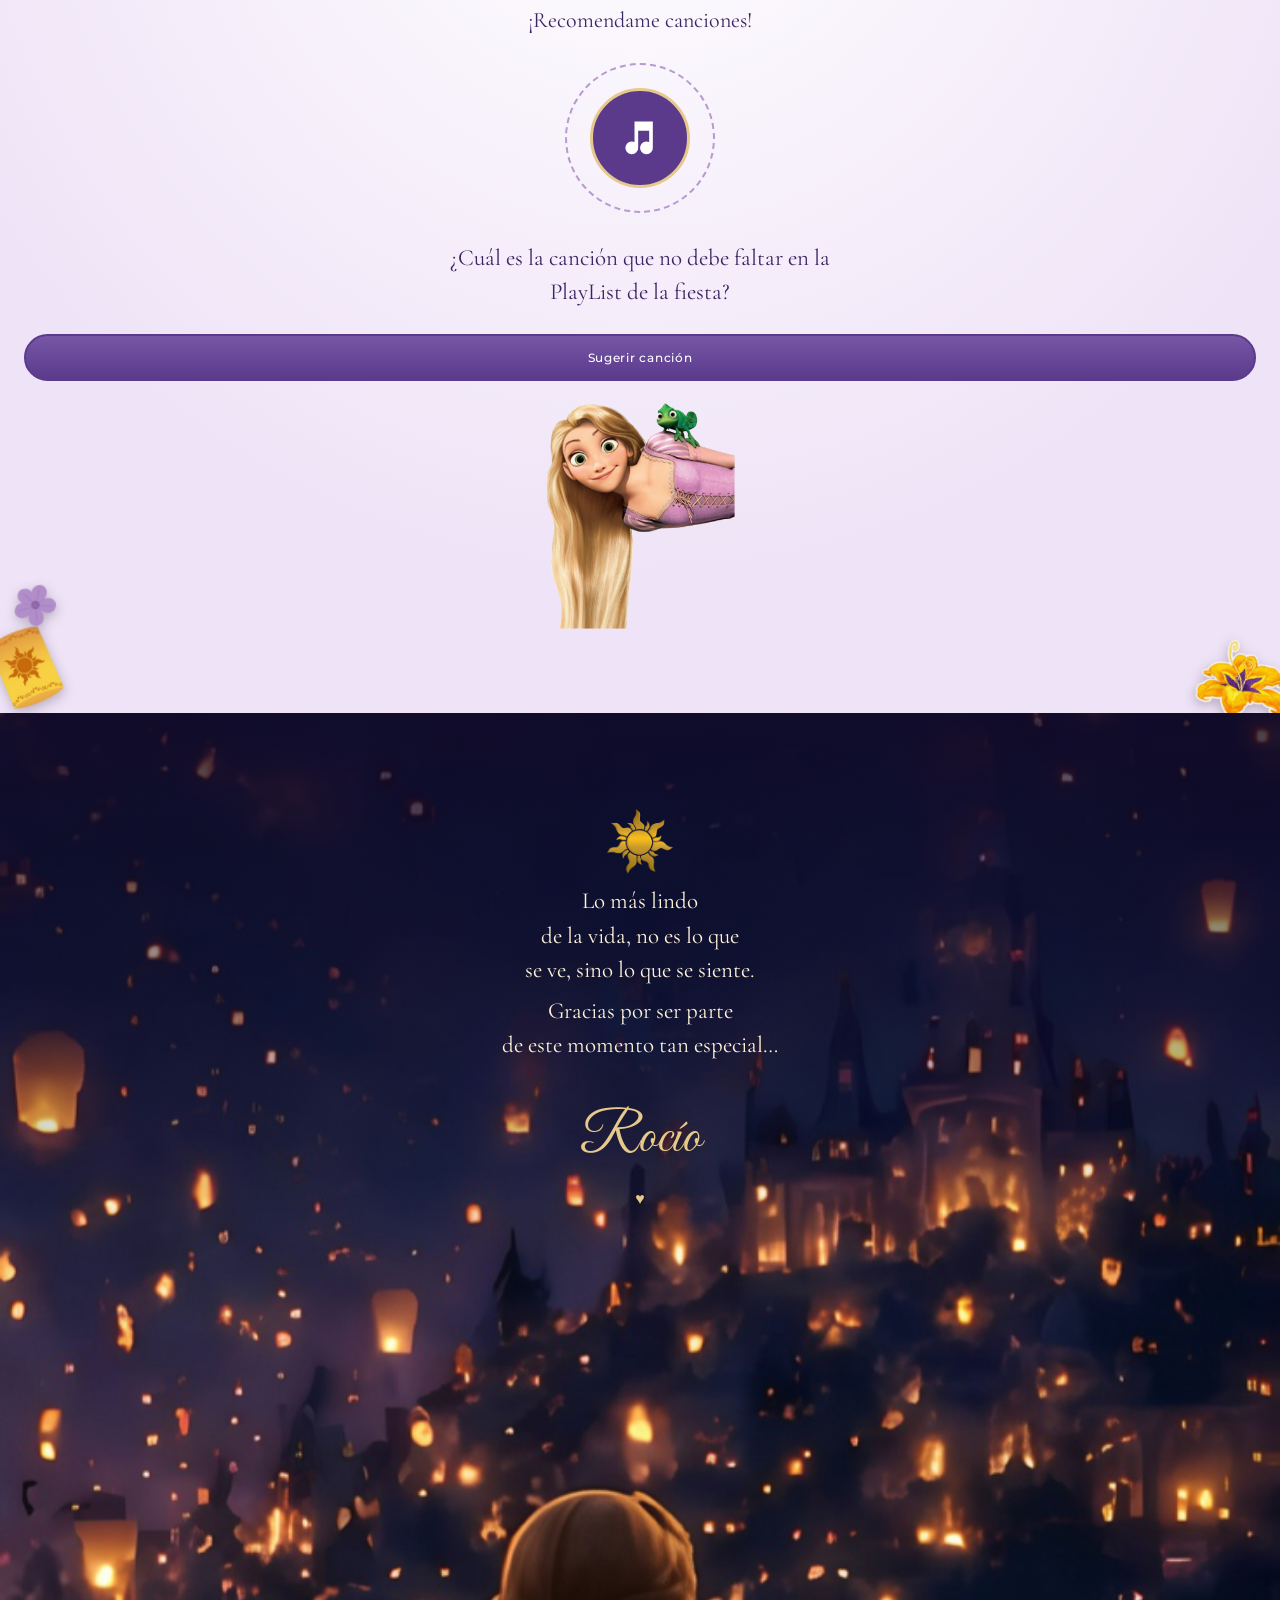
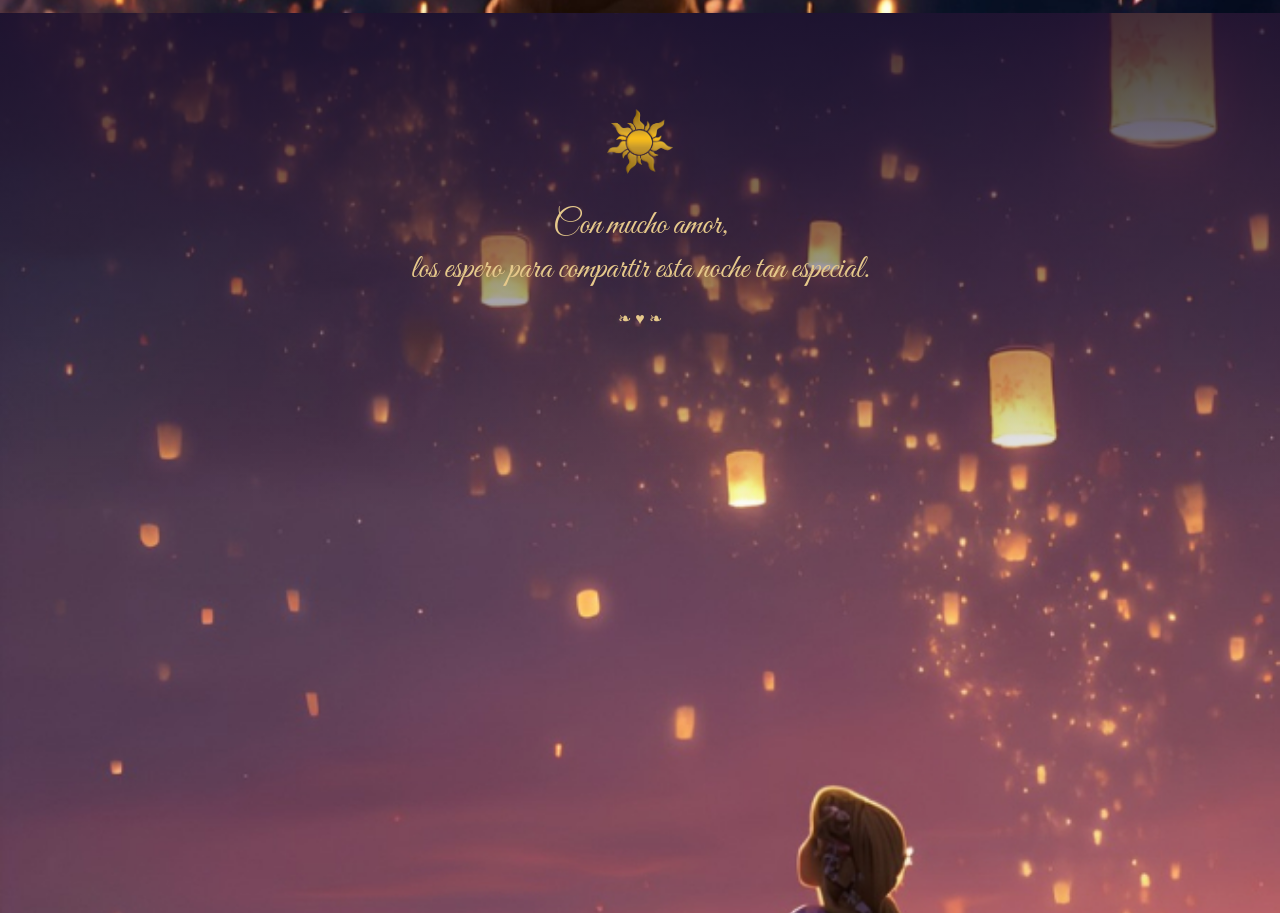
==== commit 43eb668d: "Agrega reserva del color lila en código de vestimenta" ====
--- a/index.html
+++ b/index.html
@@ -60,6 +60,7 @@
 .info{list-style:none;padding:0;margin:10px 0 24px;width:min(340px,100%);text-align:left}
 .info li{display:flex;gap:16px;align-items:center;padding:11px 0}.info i{font-style:normal;width:38px;font-size:26px;color:var(--purple);text-align:center}
 .info b{display:block;font:600 15px 'Cormorant Garamond',serif}.info span{font-size:12px;color:#7a6a8c}.info a.map-link{font-size:12px;color:#7a6a8c;text-decoration:underline;text-decoration-color:#c9a45c;text-underline-offset:3px}.info a.map-link:focus-visible{outline:2px solid var(--purple);outline-offset:4px;border-radius:3px}
+.info .dress-code{display:flex;flex-wrap:wrap;align-items:center;gap:4px 9px;line-height:1.6}.info .dress-note{color:var(--purple);font-weight:500}
 .btns{display:grid;gap:10px;width:min(340px,100%)}
 .btn{display:block;width:100%;padding:14px;border-radius:40px;border:2px solid var(--purple);font:500 12px Montserrat,sans-serif;letter-spacing:.06em;text-decoration:none;cursor:pointer}
 .btn.fill{background:linear-gradient(180deg,#7656a5,var(--purple));color:#fff}.btn.line{background:transparent;color:var(--purple)}
@@ -181,7 +182,7 @@
     <li><i>◷</i><div><b>Horario</b><span>Desde las 22 Hs Hasta las 05Hs.</span></div></li>
     <li><i>⌂</i><div><b>Salón</b><span>Abril Recepciones</span></div></li>
     <li><i>⌖</i><div><b>Ubicación</b><a class="map-link" href="https://www.google.com/maps/place/Tom%C3%A1s+Justo+Villegas+917,+B1722+Ramos+Mej%C3%ADa,+Provincia+de+Buenos+Aires/@-34.6657771,-58.5527741,17z/data=!3m1!4b1!4m6!3m5!1s0x95bcc87e20758693:0x21aae13786fa0acc!8m2!3d-34.6657815!4d-58.5501992!16s%2Fg%2F11snpyhn58?entry=ttu&amp;g_ep=EgoyMDI2MTExMC4wIKXMDSoASAFQAw%3D%3D" target="_blank" rel="noopener noreferrer">Tomás Justo Villegas 917, Ramos Mejía</a></div></li>
-    <li><i>♧</i><div><b>Vestimenta</b><span>Elegante Sport</span></div></li>
+    <li><i>♧</i><div><b>Vestimenta</b><span class="dress-code"><span>Elegante Sport</span><span class="dress-note">Se reserva el color lila y sus derivados</span></span></div></li>
     <li><i>♡</i><div><b>Regalos</b><span class="gift-txt">Si deseas regalarme algo más que tu hermosa presencia...</span><button class="btn fill gift-btn" id="giftOpen" type="button">¡Has clic acá!</button></div></li>
   </ul>
   <div class="btns">
